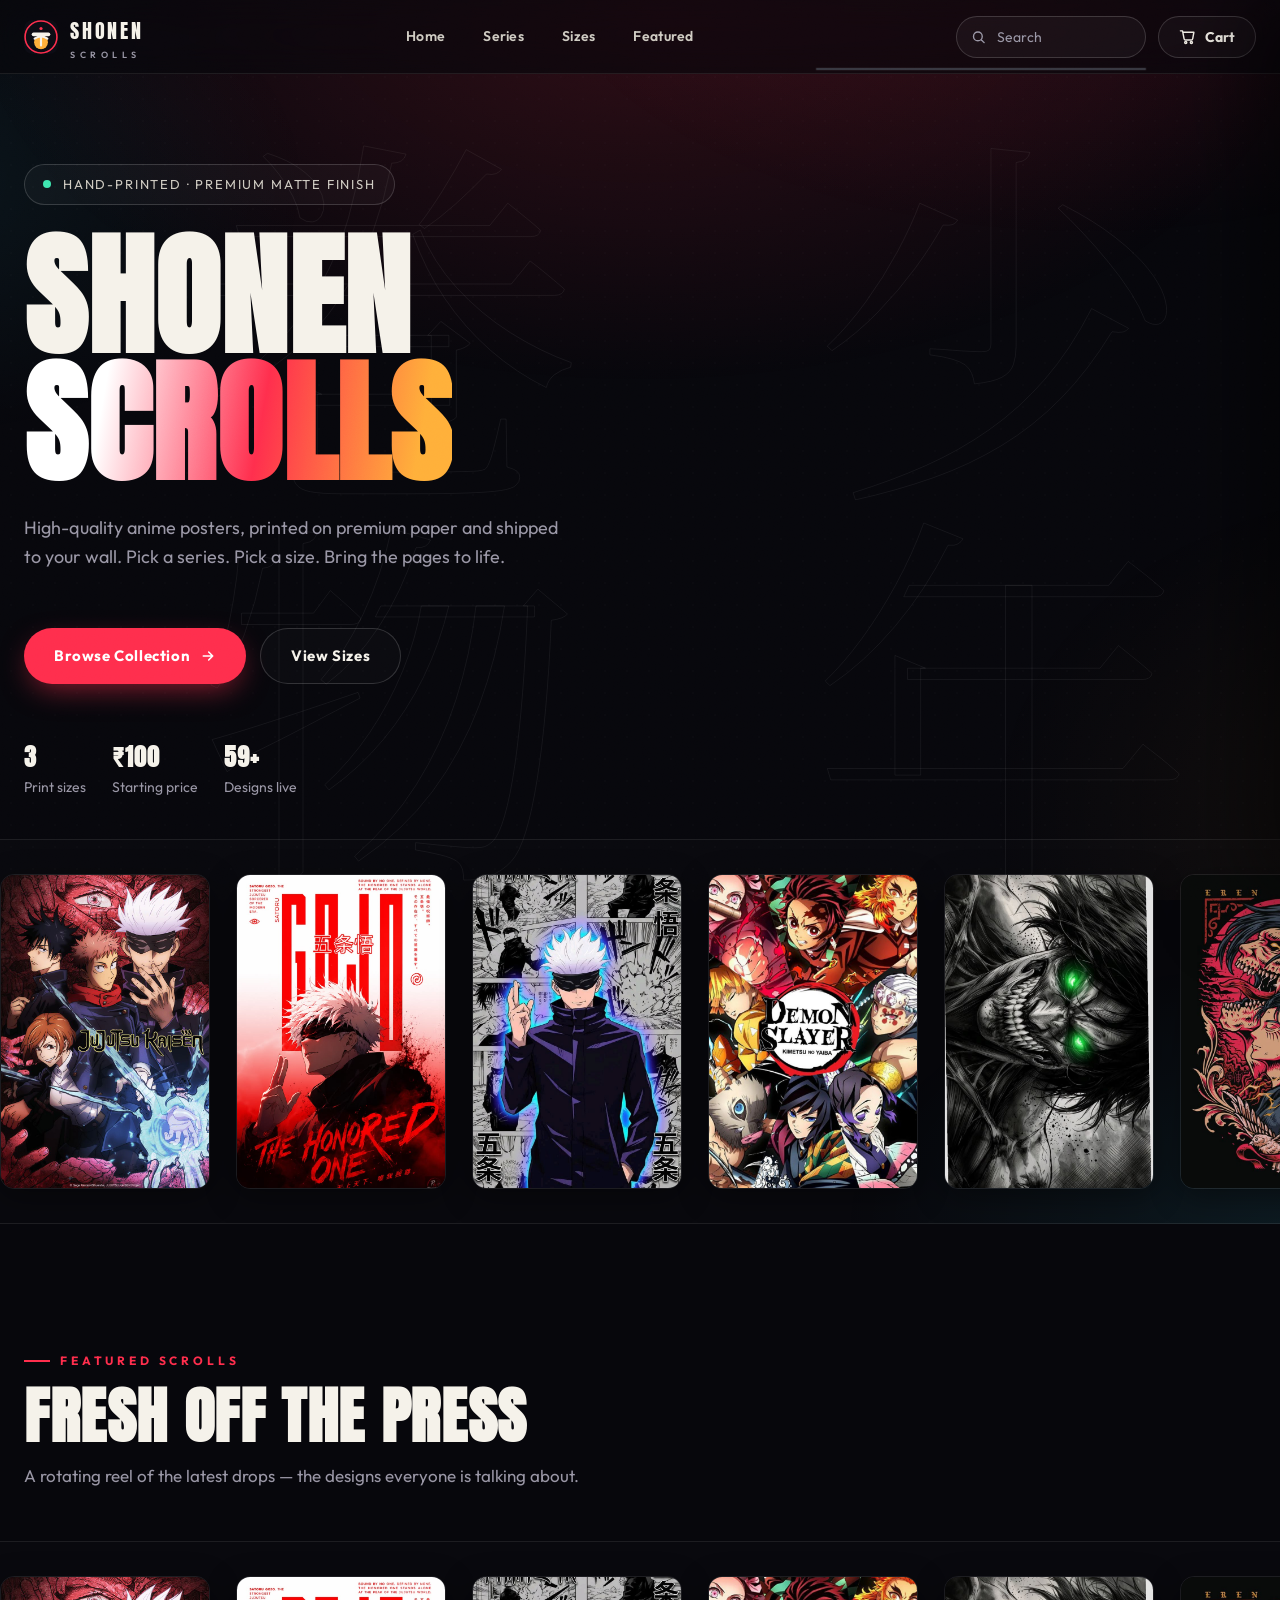
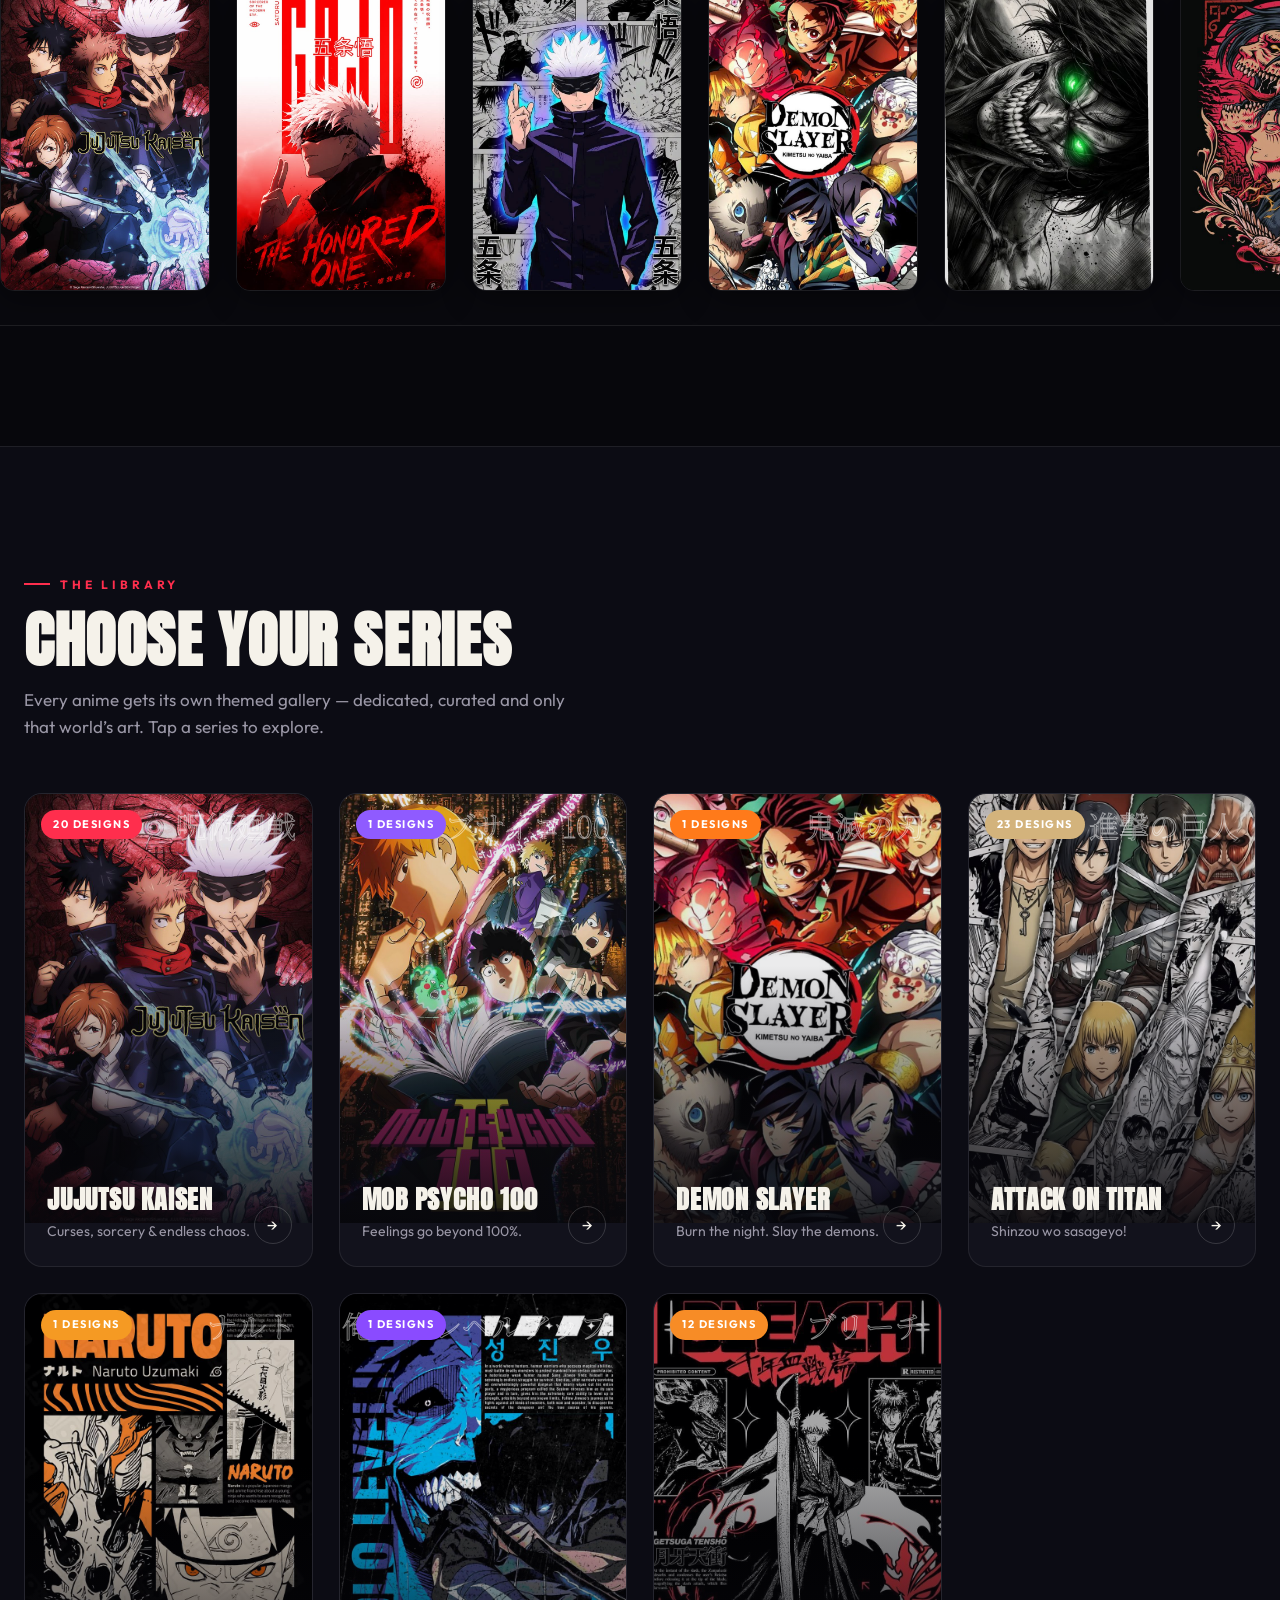
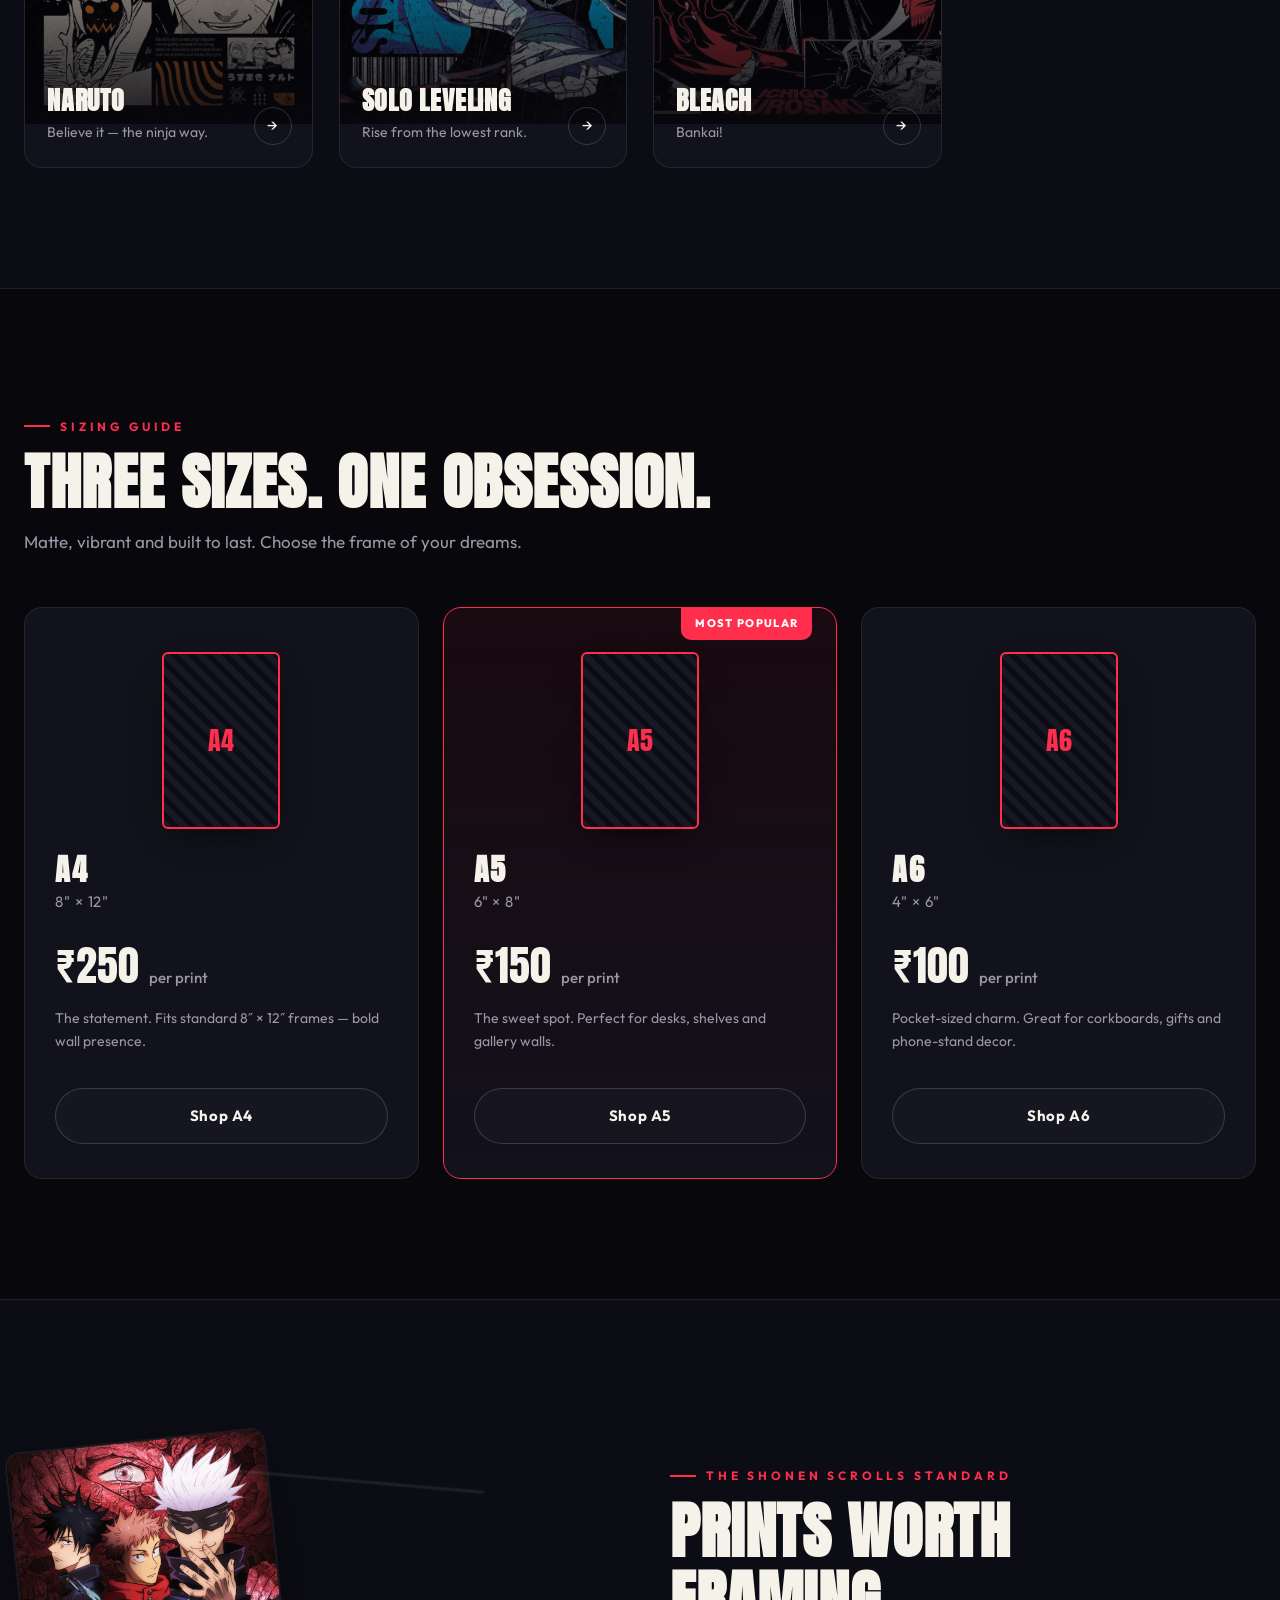
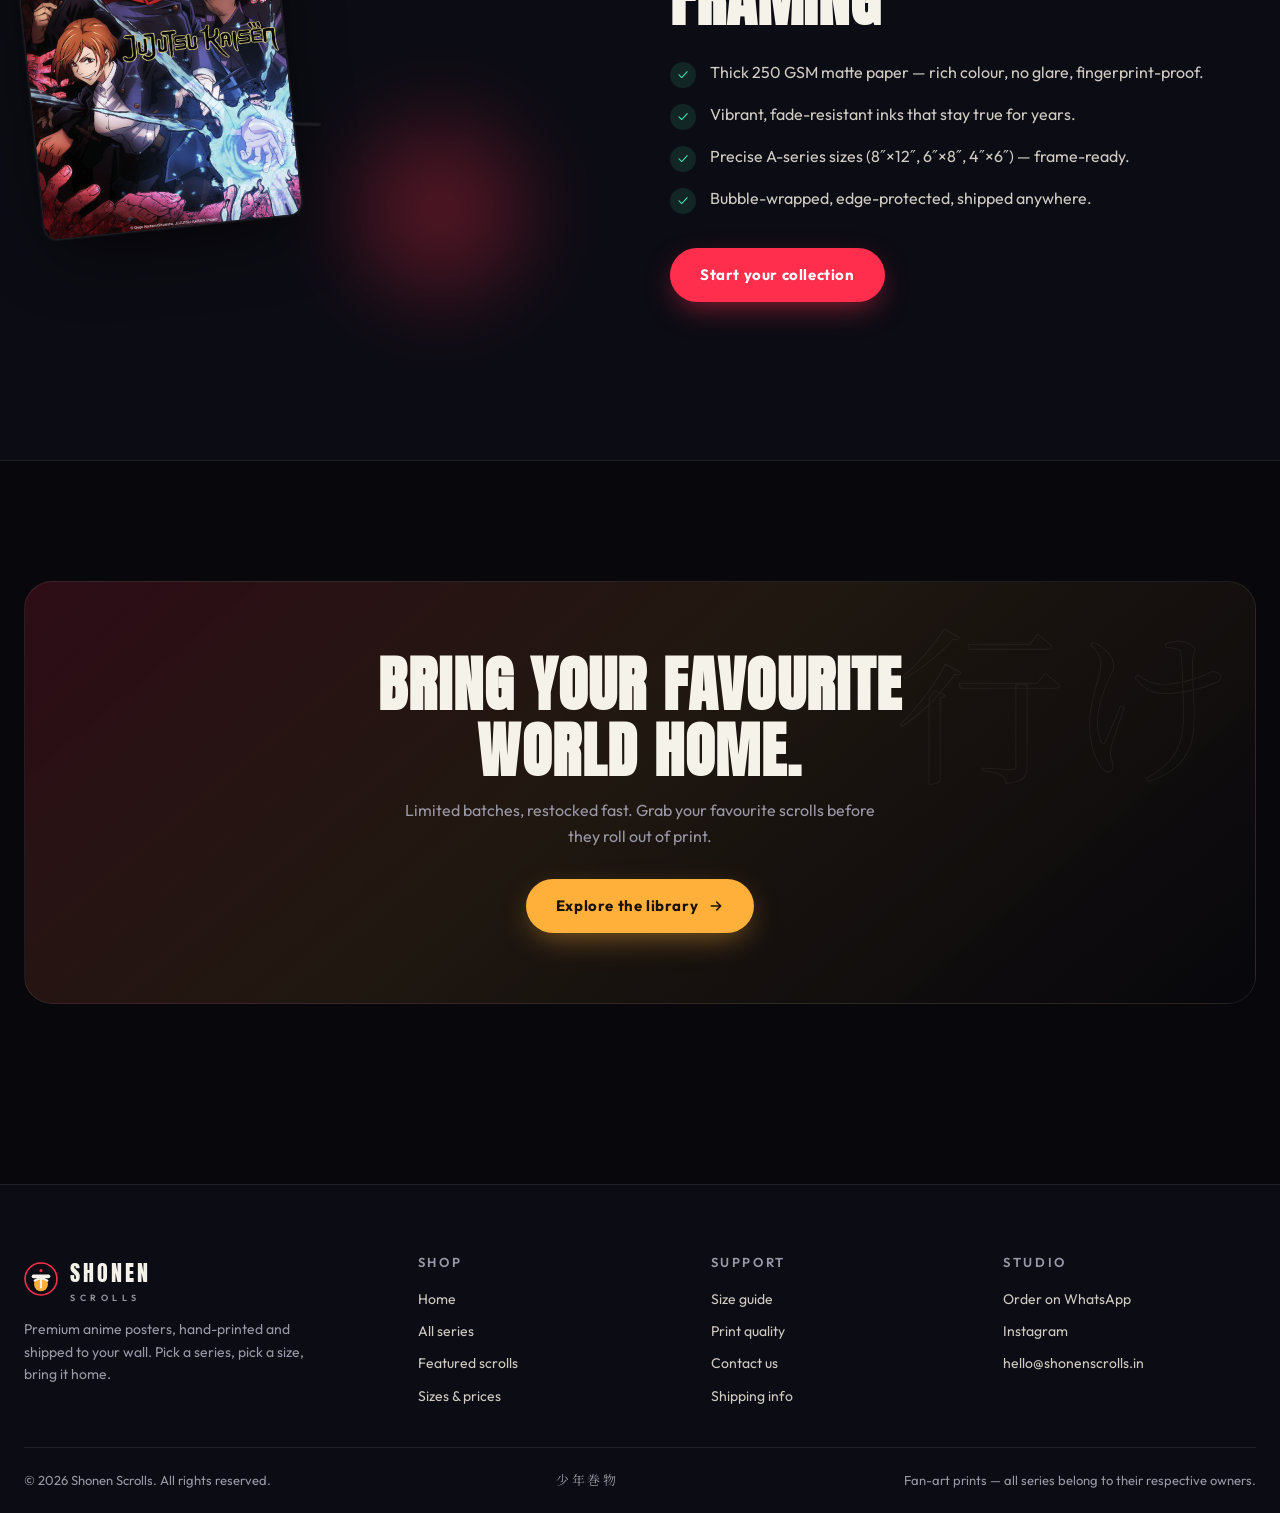
==== index.html @ 78385827 "Initial release: Shonen Scrolls anime poster shop" ====
<!DOCTYPE html>
<html lang="en">
<head>
  <meta charset="UTF-8" />
  <meta name="viewport" content="width=device-width, initial-scale=1.0" />
  <title>Shonen Scrolls — Premium Anime Posters</title>
  <meta name="description" content="High-quality anime posters printed on premium matte paper. A4, A5 & A6 sizes. Pick your series, pick your size, bring it home." />
  <link rel="icon" type="image/svg+xml" href="assets/favicon.svg" />
  <link rel="preconnect" href="https://fonts.googleapis.com" />
  <link rel="preconnect" href="https://fonts.gstatic.com" crossorigin />
  <link href="https://fonts.googleapis.com/css2?family=Anton&family=Outfit:wght@300;400;500;600;700;800&family=Noto+Serif+JP:wght@400;600;700&display=swap" rel="stylesheet" />
  <link rel="stylesheet" href="css/style.css" />
</head>
<body class="noise">
  <div class="halftone"></div>
  <div class="page-glow"></div>

  <!-- ================= NAV ================= -->
  <header class="nav" id="nav">
    <div class="wrap nav-inner">
      <a class="brand" href="index.html">
        <img src="assets/logo.svg" alt="Shonen Scrolls" />
        <span>SHONEN<br /><span class="brand-sub">SCROLLS</span></span>
      </a>
      <nav class="nav-links">
        <a href="index.html">Home</a>
        <a href="index.html#animes">Series</a>
        <a href="index.html#sizes">Sizes</a>
        <a href="index.html#featured">Featured</a>
      </nav>
      <div class="nav-actions">
        <div class="search-wrap" id="searchWrap">
          <svg class="search-ico" width="15" height="15" viewBox="0 0 24 24" fill="none" stroke="currentColor" stroke-width="2.2" stroke-linecap="round"><circle cx="11" cy="11" r="7"/><path d="M21 21l-4.3-4.3"/></svg>
          <input type="search" id="searchInput" class="search-input" placeholder="Search" autocomplete="off" />
          <div class="search-drop" id="searchDrop" hidden></div>
        </div>
        <a class="search-mobile" href="search.html" aria-label="Search">
          <svg width="18" height="18" viewBox="0 0 24 24" fill="none" stroke="currentColor" stroke-width="2.2" stroke-linecap="round"><circle cx="11" cy="11" r="7"/><path d="M21 21l-4.3-4.3"/></svg>
        </a>
        <button class="cart-btn" id="cartToggle" aria-label="Open cart">
          <svg width="17" height="17" viewBox="0 0 24 24" fill="none" stroke="currentColor" stroke-width="2" stroke-linecap="round" stroke-linejoin="round"><path d="M6 6h15l-1.7 9.2a2 2 0 0 1-2 1.8H9.2a2 2 0 0 1-2-1.6L5 4H2"/><circle cx="9.5" cy="20.5" r="1.5"/><circle cx="17.5" cy="20.5" r="1.5"/></svg>
          <span class="cart-lbl">Cart</span>
          <span class="cart-count" id="cartCount"></span>
        </button>
        <button class="burger" id="burger" aria-label="Menu"><span></span></button>
      </div>
    </div>
  </header>
  <nav class="mobile-menu" id="mobileMenu">
    <a href="index.html">Home</a>
    <a href="index.html#animes">Series</a>
    <a href="index.html#sizes">Sizes</a>
    <a href="index.html#featured">Featured</a>
  </nav>

  <main>
    <!-- ================= HERO ================= -->
    <section class="hero">
      <div class="hero-backdrop"></div>
      <span class="hero-kanji" aria-hidden="true">少年巻物</span>
      <div class="wrap hero-main">
        <div class="hero-eyebrow reveal"><span class="pulse"></span> Hand-printed · Premium matte finish</div>
        <h1 class="reveal" data-delay="1">
          SHONEN<br />
          <span class="fill">SCROLLS</span>
        </h1>
        <p class="hero-sub reveal" data-delay="2">
          High-quality anime posters, printed on premium paper and shipped to your wall.
          Pick a series. Pick a size. Bring the pages to life.
        </p>
        <div class="hero-ctas reveal" data-delay="3">
          <a class="btn btn-primary" href="#animes">Browse Collection
            <svg width="16" height="16" viewBox="0 0 24 24" fill="none" stroke="currentColor" stroke-width="2.4" stroke-linecap="round" stroke-linejoin="round"><path d="M5 12h14M13 6l6 6-6 6"/></svg>
          </a>
          <a class="btn btn-ghost" href="#sizes">View Sizes</a>
        </div>
        <div class="hero-meta reveal" data-delay="3">
          <div><b>3</b><span>Print sizes</span></div>
          <div><b>₹100</b><span>Starting price</span></div>
          <div><b id="heroCount">0+</b><span>Designs live</span></div>
        </div>
      </div>
      <div class="marquee" id="heroMarquee" aria-label="Scrolling posters"></div>
    </section>

    <!-- ================= FEATURED CAROUSEL ================= -->
    <section class="section" id="featured">
      <div class="wrap">
        <div class="sec-head reveal">
          <span class="kicker">Featured Scrolls</span>
          <h2 class="sec-title">Fresh off the press</h2>
          <p class="sec-sub">A rotating reel of the latest drops — the designs everyone is talking about.</p>
        </div>
      </div>
      <div class="marquee reverse" id="featuredMarquee" aria-label="Featured posters carousel"></div>
    </section>

    <!-- ================= ANIME GRID ================= -->
    <section class="section" id="animes" style="background: var(--bg-2); border-block: 1px solid var(--line);">
      <div class="wrap">
        <div class="sec-head reveal">
          <span class="kicker">The Library</span>
          <h2 class="sec-title">Choose your series</h2>
          <p class="sec-sub">Every anime gets its own themed gallery — dedicated, curated and only that world’s art. Tap a series to explore.</p>
        </div>
        <div class="anime-grid" id="animeGrid"></div>
      </div>
    </section>

    <!-- ================= SIZES ================= -->
    <section class="section" id="sizes">
      <div class="wrap">
        <div class="sec-head reveal">
          <span class="kicker">Sizing Guide</span>
          <h2 class="sec-title">Three sizes. One obsession.</h2>
          <p class="sec-sub">Matte, vibrant and built to last. Choose the frame of your dreams.</p>
        </div>
        <div class="sizes-grid" id="sizesGrid"></div>
      </div>
    </section>

    <!-- ================= FEATURE SPLIT ================= -->
    <section class="section" id="craft" style="background: var(--bg-2); border-block: 1px solid var(--line);">
      <div class="wrap split">
        <div class="split-art reveal">
          <div class="orb"></div>
          <div class="poster-stack">
            <img class="p1" id="stackP1" src="designs/anime/jujutsu-kaisen/poster-01.svg" alt="" />
            <img class="p2" id="stackP2" src="designs/anime/mob-psycho-100/poster-02.svg" alt="" />
            <img class="p3" id="stackP3" src="designs/anime/demon-slayer/poster-03.svg" alt="" />
          </div>
        </div>
        <div class="reveal" data-delay="1">
          <span class="kicker">The Shonen Scrolls standard</span>
          <h2 class="sec-title" style="margin-top:12px;">Prints worth<br />framing</h2>
          <ul class="split-points">
            <li><span class="tick">✓</span> Thick 250 GSM matte paper — rich colour, no glare, fingerprint-proof.</li>
            <li><span class="tick">✓</span> Vibrant, fade-resistant inks that stay true for years.</li>
            <li><span class="tick">✓</span> Precise A-series sizes (8″×12″, 6″×8″, 4″×6″) — frame-ready.</li>
            <li><span class="tick">✓</span> Bubble-wrapped, edge-protected, shipped anywhere.</li>
          </ul>
          <a class="btn btn-primary" style="margin-top:34px;" href="#animes">Start your collection</a>
        </div>
      </div>
    </section>

    <!-- ================= CTA ================= -->
    <section class="section">
      <div class="wrap">
        <div class="cta-banner reveal">
          <span class="cta-kanji" aria-hidden="true">行け</span>
          <h2>Bring your favourite<br />world home.</h2>
          <p>Limited batches, restocked fast. Grab your favourite scrolls before they roll out of print.</p>
          <a class="btn btn-gold" href="#animes">Explore the library
            <svg width="16" height="16" viewBox="0 0 24 24" fill="none" stroke="currentColor" stroke-width="2.4" stroke-linecap="round" stroke-linejoin="round"><path d="M5 12h14M13 6l6 6-6 6"/></svg>
          </a>
        </div>
      </div>
    </section>
  </main>

  <!-- shared chrome injected by js/site.js -->
  <div id="footerMount"></div>
  <div id="cartMount"></div>
  <div id="modalMount"></div>
  <div id="toastMount"></div>

  <script src="assets/data/manifest.js"></script>
  <script src="js/cart.js"></script>
  <script src="js/site.js"></script>
  <script src="js/checkout.js"></script>
  <script src="js/gallery.js"></script>
  <script src="js/home.js"></script>
</body>
</html>
---- css/style.css ----
/* ============================================================
   SHONEN SCROLLS — design system
   Dark, sleek, anime-modern. Theme colours driven by CSS vars,
   per-anime accents injected on gallery pages.
   ============================================================ */

/* ---------- tokens ---------- */
:root {
  --bg: #07070c;
  --bg-2: #0c0c14;
  --surface: #12121c;
  --surface-2: #181824;
  --line: rgba(255, 255, 255, 0.08);
  --line-strong: rgba(255, 255, 255, 0.16);
  --ink: #f5f2ea;
  --ink-dim: #cfcbc2;
  --muted: #9a97a6;
  --accent: #ff2e4d;   /* shonen red */
  --accent-2: #ffb03a; /* gold   */
  --ok: #3ee6b0;
  --danger: #ff4d5e;

  --font-display: "Anton", "Arial Narrow", sans-serif;
  --font-body: "Outfit", "Segoe UI", system-ui, sans-serif;
  --font-kanji: "Noto Serif JP", "Hiragino Mincho ProN", "Yu Mincho", Georgia, serif;

  --radius: 18px;
  --radius-sm: 10px;
  --nav-h: 74px;

  --shadow-1: 0 8px 30px rgba(0, 0, 0, 0.45);
  --shadow-glow: 0 0 0 1px rgba(255, 255, 255, 0.04), 0 24px 70px -20px rgba(0, 0, 0, 0.8);
  --maxw: 1240px;

  --ease: cubic-bezier(0.22, 1, 0.36, 1);
}

/* ---------- reset ---------- */
*, *::before, *::after { box-sizing: border-box; }
html { scroll-behavior: smooth; -webkit-text-size-adjust: 100%; }
body {
  margin: 0;
  background: var(--bg);
  color: var(--ink);
  font-family: var(--font-body);
  font-size: 16px;
  line-height: 1.6;
  overflow-x: hidden;
}
img { display: block; max-width: 100%; }
a { color: inherit; text-decoration: none; }
button { font-family: inherit; cursor: pointer; border: 0; background: none; color: inherit; }
h1, h2, h3, h4 { margin: 0; font-weight: 600; line-height: 1.1; }
::selection { background: var(--accent); color: #fff; }

/* thin scrollbars */
*::-webkit-scrollbar { width: 10px; height: 10px; }
*::-webkit-scrollbar-thumb { background: #2a2a38; border-radius: 99px; border: 2px solid var(--bg); }
*::-webkit-scrollbar-track { background: transparent; }

/* ---------- background texture / glow ---------- */
.page-glow {
  position: fixed; inset: 0; z-index: -2; pointer-events: none;
  background:
    radial-gradient(60rem 34rem at 85% -10%, rgba(255, 46, 77, 0.13), transparent 60%),
    radial-gradient(50rem 30rem at -10% 20%, rgba(62, 230, 255, 0.07), transparent 55%),
    radial-gradient(44rem 34rem at 110% 90%, rgba(255, 176, 58, 0.06), transparent 60%);
}
.halftone {
  position: fixed; inset: 0; z-index: -3; pointer-events: none; opacity: 0.55;
  background-image: radial-gradient(rgba(255, 255, 255, 0.028) 1px, transparent 1.6px);
  background-size: 22px 22px;
}
.noise::after {
  content: ""; position: fixed; inset: 0; z-index: 60; pointer-events: none;
  opacity: 0.05; mix-blend-mode: overlay;
  background-image: url("data:image/svg+xml,%3Csvg xmlns='http://www.w3.org/2000/svg' width='160' height='160'%3E%3Cfilter id='n'%3E%3CfeTurbulence type='fractalNoise' baseFrequency='0.85' numOctaves='2' stitchTiles='stitch'/%3E%3C/filter%3E%3Crect width='160' height='160' filter='url(%23n)' opacity='0.9'/%3E%3C/svg%3E");
}

/* ---------- layout helpers ---------- */
.wrap { width: min(var(--maxw), 100% - 48px); margin-inline: auto; }
.section { position: relative; padding: 120px 0; }
.sec-head { margin-bottom: 52px; }
.kicker {
  display: inline-flex; align-items: center; gap: 10px;
  font-size: 12px; letter-spacing: 0.32em; text-transform: uppercase;
  color: var(--accent); font-weight: 700;
}
.kicker::before { content: ""; width: 26px; height: 2px; background: currentColor; }
.sec-title { font-family: var(--font-display); font-size: clamp(34px, 5vw, 62px); letter-spacing: 0.01em; margin-top: 12px; text-transform: uppercase; }
.sec-sub { color: var(--muted); max-width: 560px; margin-top: 12px; font-size: 17px; }

/* ---------- buttons ---------- */
.btn {
  display: inline-flex; align-items: center; justify-content: center; gap: 10px;
  padding: 15px 30px; border-radius: 99px;
  font-weight: 700; font-size: 15px; letter-spacing: 0.04em;
  transition: transform 0.25s var(--ease), box-shadow 0.25s var(--ease), background 0.25s, color 0.25s;
  position: relative; overflow: hidden; white-space: nowrap;
}
.btn:active { transform: scale(0.97); }
.btn-primary {
  background: var(--accent); color: #fff;
  box-shadow: 0 10px 30px -8px rgba(255, 46, 77, 0.6);
}
.btn-primary:hover { transform: translateY(-2px); box-shadow: 0 16px 40px -8px rgba(255, 46, 77, 0.75); }
.btn-ghost {
  border: 1px solid var(--line-strong); color: var(--ink);
  background: rgba(255, 255, 255, 0.02);
}
.btn-ghost:hover { border-color: var(--accent); color: var(--accent); transform: translateY(-2px); }
.btn-gold { background: var(--accent-2); color: #1a1204; box-shadow: 0 10px 30px -8px rgba(255, 176, 58, 0.5); }
.btn-gold:hover { transform: translateY(-2px); }
.btn-block { width: 100%; }
.btn[disabled] { opacity: 0.45; cursor: not-allowed; transform: none !important; box-shadow: none !important; }
.btn .badge-dot { width: 7px; height: 7px; border-radius: 50%; background: currentColor; }

/* ---------- navbar ---------- */
.nav {
  position: fixed; top: 0; left: 0; right: 0; z-index: 50;
  height: var(--nav-h);
  display: flex; align-items: center;
  border-bottom: 1px solid var(--line);
  background: rgba(7, 7, 12, 0.72);
  backdrop-filter: blur(16px) saturate(1.4);
  -webkit-backdrop-filter: blur(16px) saturate(1.4);
  transition: background 0.3s, border-color 0.3s;
}
.nav.scrolled { background: rgba(7, 7, 12, 0.92); }
.nav-inner { display: flex; align-items: center; justify-content: space-between; gap: 20px; }
.brand { display: flex; align-items: center; gap: 12px; font-family: var(--font-display); font-size: 20px; letter-spacing: 0.14em; }
.brand img { width: 34px; height: 34px; }
.brand .brand-sub { font-family: var(--font-body); font-size: 9px; letter-spacing: 0.5em; color: var(--muted); font-weight: 600; display: block; line-height: 1; margin-top: 3px; }
.nav-links { display: flex; gap: 6px; }
.nav-links a {
  padding: 9px 16px; border-radius: 99px; color: var(--ink-dim);
  font-size: 14px; font-weight: 600; letter-spacing: 0.02em;
  transition: color 0.2s, background 0.2s;
}
.nav-links a:hover { color: var(--ink); background: rgba(255, 255, 255, 0.06); }
.nav-actions { display: flex; align-items: center; gap: 12px; }
.cart-btn {
  position: relative; display: inline-flex; align-items: center; gap: 9px;
  padding: 11px 20px; border-radius: 99px; border: 1px solid var(--line-strong);
  background: rgba(255, 255, 255, 0.03); font-weight: 700; font-size: 14px;
  transition: border-color 0.2s, background 0.2s, transform 0.2s;
}
.cart-btn:hover { border-color: var(--accent); transform: translateY(-1px); }
.cart-count {
  min-width: 22px; height: 22px; padding: 0 6px; border-radius: 99px;
  background: var(--accent); color: #fff; font-size: 12px; font-weight: 800;
  display: inline-flex; align-items: center; justify-content: center;
}
.cart-count:empty { display: none; }
.burger { display: none; width: 44px; height: 44px; border-radius: 12px; border: 1px solid var(--line-strong); place-items: center; }
.burger span { display: block; width: 20px; height: 2px; background: var(--ink); position: relative; transition: 0.3s; }
.burger span::before, .burger span::after { content: ""; position: absolute; left: 0; width: 20px; height: 2px; background: var(--ink); transition: 0.3s; }
.burger span::before { top: -6px; }
.burger span::after { top: 6px; }
.nav.open .burger span { background: transparent; }
.nav.open .burger span::before { top: 0; transform: rotate(45deg); }
.nav.open .burger span::after { top: 0; transform: rotate(-45deg); }

/* mobile menu */
.mobile-menu {
  position: fixed; top: var(--nav-h); left: 0; right: 0; z-index: 49;
  background: rgba(7, 7, 12, 0.97); backdrop-filter: blur(18px);
  border-bottom: 1px solid var(--line);
  padding: 22px 24px 28px; display: none;
  transform: translateY(-8px); opacity: 0; transition: 0.3s var(--ease);
}
.mobile-menu.open { display: block; transform: none; opacity: 1; }
.mobile-menu a { display: block; padding: 14px 6px; font-weight: 600; border-bottom: 1px solid var(--line); }
.mobile-menu a:last-child { border-bottom: 0; }

/* ---------- hero ---------- */
.hero { position: relative; min-height: 100svh; display: flex; flex-direction: column; padding-top: var(--nav-h); overflow: hidden; }
.hero-backdrop {
  position: absolute; inset: 0; z-index: -1;
  background:
    radial-gradient(70rem 40rem at 50% 0%, rgba(255, 46, 77, 0.16), transparent 60%),
    radial-gradient(50rem 30rem at 100% 100%, rgba(62, 230, 255, 0.08), transparent 55%);
}
.hero-kanji {
  position: absolute; z-index: -1; right: -30px; top: 14vh;
  font-family: var(--font-kanji); font-size: clamp(180px, 30vw, 420px);
  color: transparent; -webkit-text-stroke: 1px rgba(255, 255, 255, 0.06);
  writing-mode: vertical-rl; user-select: none; pointer-events: none;
}
.hero-main { flex: 1; display: flex; flex-direction: column; justify-content: center; padding: 90px 0 40px; }
.hero-eyebrow {
  display: inline-flex; align-items: center; gap: 12px;
  padding: 9px 18px; border-radius: 99px; border: 1px solid var(--line-strong);
  background: rgba(255, 255, 255, 0.03); font-size: 13px; letter-spacing: 0.14em;
  text-transform: uppercase; color: var(--ink-dim); width: fit-content; margin-bottom: 28px;
}
.hero-eyebrow .pulse { width: 8px; height: 8px; border-radius: 50%; background: var(--ok); box-shadow: 0 0 0 0 rgba(62, 230, 176, 0.6); animation: pulse 2s infinite; }
@keyframes pulse { 0% { box-shadow: 0 0 0 0 rgba(62, 230, 176, 0.55); } 70% { box-shadow: 0 0 0 10px rgba(62, 230, 176, 0); } 100% { box-shadow: 0 0 0 0 rgba(62, 230, 176, 0); } }
.hero h1 {
  font-family: var(--font-display); text-transform: uppercase;
  font-size: clamp(58px, 10.5vw, 150px); line-height: 0.95; letter-spacing: 0.005em;
}
.hero h1 .stroke { color: transparent; -webkit-text-stroke: 2px var(--ink); }
.hero h1 .fill { background: linear-gradient(100deg, #fff 20%, var(--accent) 55%, var(--accent-2) 90%); -webkit-background-clip: text; background-clip: text; color: transparent; }
.hero-sub { max-width: 540px; color: var(--muted); font-size: 18px; margin-top: 26px; }
.hero-ctas { display: flex; flex-wrap: wrap; gap: 14px; margin-top: 38px; }
.hero-meta { display: flex; flex-wrap: wrap; gap: 26px; margin-top: 54px; color: var(--muted); font-size: 14px; }
.hero-meta b { display: block; color: var(--ink); font-family: var(--font-display); font-size: 24px; letter-spacing: 0.04em; }

/* ---------- marquee ---------- */
.marquee { position: relative; padding: 34px 0; border-top: 1px solid var(--line); border-bottom: 1px solid var(--line); overflow: hidden; background: rgba(255, 255, 255, 0.012); }
.marquee-track { display: flex; gap: 26px; width: max-content; animation: marquee 46s linear infinite; }
.marquee:hover .marquee-track { animation-play-state: paused; }
.marquee.reverse .marquee-track { animation-direction: reverse; animation-duration: 54s; }
@keyframes marquee { to { transform: translateX(-50%); } }
.mq-item { width: 210px; flex: none; }
.mq-item img { width: 210px; height: 315px; object-fit: cover; border-radius: 14px; box-shadow: var(--shadow-1); border: 1px solid var(--line); transition: transform 0.35s var(--ease); }
.mq-item:hover img { transform: translateY(-6px) rotate(-1deg); }

/* ---------- anime cards ---------- */
.anime-grid { display: grid; grid-template-columns: repeat(auto-fill, minmax(250px, 1fr)); gap: 26px; }
.anime-card {
  position: relative; border-radius: var(--radius); overflow: hidden;
  border: 1px solid var(--line); background: var(--surface);
  transition: transform 0.4s var(--ease), box-shadow 0.4s var(--ease), border-color 0.4s;
  display: block;
}
.anime-card:hover { transform: translateY(-8px); border-color: var(--a1, var(--accent)); box-shadow: var(--shadow-glow), 0 0 60px -18px var(--a1, var(--accent)); }
.anime-card .thumb { position: relative; aspect-ratio: 2 / 3; overflow: hidden; background: var(--bg-2); }
.anime-card .thumb img { width: 100%; height: 100%; object-fit: cover; transition: transform 0.6s var(--ease), opacity 0.6s; opacity: 0.92; }
.anime-card:hover .thumb img { transform: scale(1.07); opacity: 1; }
.anime-card .thumb::after {
  content: ""; position: absolute; inset: 0;
  background: linear-gradient(180deg, transparent 40%, rgba(7, 7, 12, 0.9));
}
.anime-card .kanji-tag {
  position: absolute; top: 16px; right: 16px; z-index: 2;
  font-family: var(--font-kanji); font-size: 30px; line-height: 1;
  color: transparent; -webkit-text-stroke: 1px rgba(255, 255, 255, 0.5);
}
.anime-card .count-tag {
  position: absolute; top: 16px; left: 16px; z-index: 2;
  font-size: 11px; letter-spacing: 0.14em; text-transform: uppercase; font-weight: 700;
  color: #fff; background: var(--a1, var(--accent)); padding: 6px 12px; border-radius: 99px;
}
.anime-card .meta { position: relative; z-index: 2; padding: 20px 22px 24px; margin-top: -58px; }
.anime-card .meta h3 { font-family: var(--font-display); text-transform: uppercase; font-size: 26px; letter-spacing: 0.03em; }
.anime-card .meta p { color: var(--muted); font-size: 14px; margin: 6px 0 0; }
.anime-card .meta .go { position: absolute; right: 20px; bottom: 22px; width: 38px; height: 38px; border-radius: 50%; border: 1px solid var(--line-strong); display: grid; place-items: center; transition: 0.3s var(--ease); }
.anime-card:hover .meta .go { background: var(--a1, var(--accent)); border-color: var(--a1, var(--accent)); color: #fff; transform: translateX(4px); }

/* ---------- sizes section ---------- */
.sizes-grid { display: grid; grid-template-columns: repeat(auto-fit, minmax(260px, 1fr)); gap: 24px; align-items: stretch; }
.size-card {
  position: relative; border-radius: var(--radius); border: 1px solid var(--line);
  background: var(--surface); padding: 34px 30px; overflow: hidden;
  transition: transform 0.35s var(--ease), border-color 0.35s, box-shadow 0.35s;
  display: flex; flex-direction: column;
}
.size-card:hover { transform: translateY(-6px); border-color: var(--line-strong); }
.size-card.popular { border-color: var(--accent); background: linear-gradient(180deg, rgba(255, 46, 77, 0.08), var(--surface)); }
.size-card .flag { position: absolute; top: 0; right: 24px; background: var(--accent); color: #fff; font-size: 11px; font-weight: 800; letter-spacing: 0.12em; padding: 7px 14px; border-radius: 0 0 10px 10px; text-transform: uppercase; }
.size-card .paper { align-self: center; margin: 10px 0 24px; }
.size-card .paper .frame {
  width: 118px; border: 2px solid var(--a1, var(--accent)); border-radius: 6px;
  background: repeating-linear-gradient(45deg, var(--surface-2), var(--surface-2) 6px, var(--bg-2) 6px, var(--bg-2) 12px);
  display: grid; place-items: center; aspect-ratio: 2 / 3; box-shadow: 0 12px 30px -12px rgba(0, 0, 0, 0.8);
}
.size-card .paper .frame span { font-family: var(--font-display); font-size: 26px; color: var(--a1, var(--accent)); }
.size-card h3 { font-family: var(--font-display); text-transform: uppercase; font-size: 30px; letter-spacing: 0.06em; }
.size-card .dims { color: var(--muted); font-size: 15px; margin-top: 4px; letter-spacing: 0.06em; }
.size-card .price { font-family: var(--font-display); font-size: 42px; margin-top: 18px; color: var(--ink); }
.size-card .price small { font-family: var(--font-body); font-size: 15px; color: var(--muted); font-weight: 500; }
.size-card .desc { color: var(--muted); font-size: 14px; margin-top: 8px; flex: 1; }

/* ---------- feature split ---------- */
.split { display: grid; grid-template-columns: 1fr 1fr; gap: 60px; align-items: center; }
.split-art { position: relative; }
.split-art .poster-stack { position: relative; height: 520px; }
.split-art .poster-stack img { position: absolute; border-radius: 14px; box-shadow: var(--shadow-glow); border: 1px solid var(--line); }
.split-art .poster-stack img.p1 { width: 260px; left: 0; top: 20px; transform: rotate(-6deg); z-index: 1; }
.split-art .poster-stack img.p2 { width: 260px; left: 200px; top: 60px; transform: rotate(5deg); z-index: 2; }
.split-art .poster-stack img.p3 { width: 200px; left: 96px; top: 300px; transform: rotate(2deg); z-index: 3; }
.split-art .orb { position: absolute; width: 260px; height: 260px; border-radius: 50%; background: radial-gradient(circle, var(--a1, var(--accent)), transparent 70%); filter: blur(30px); opacity: 0.35; right: 40px; bottom: 0; }
.split-points { list-style: none; margin: 26px 0 0; padding: 0; display: grid; gap: 14px; }
.split-points li { display: flex; gap: 14px; align-items: flex-start; color: var(--ink-dim); }
.split-points li .tick { width: 26px; height: 26px; flex: none; border-radius: 50%; background: rgba(62, 230, 176, 0.12); color: var(--ok); display: grid; place-items: center; font-size: 13px; margin-top: 2px; }

/* ---------- cta banner ---------- */
.cta-banner {
  position: relative; border-radius: 28px; overflow: hidden; padding: 70px 50px;
  border: 1px solid var(--line); text-align: center;
  background: linear-gradient(140deg, rgba(255, 46, 77, 0.16), rgba(255, 176, 58, 0.1) 45%, rgba(7, 7, 12, 0.4));
}
.cta-banner h2 { font-family: var(--font-display); text-transform: uppercase; font-size: clamp(32px, 5vw, 60px); letter-spacing: 0.02em; }
.cta-banner p { color: var(--muted); max-width: 480px; margin: 14px auto 30px; }
.cta-banner .cta-kanji { position: absolute; right: 20px; top: -20px; font-family: var(--font-kanji); font-size: 170px; color: transparent; -webkit-text-stroke: 1px rgba(255, 255, 255, 0.06); user-select: none; }

/* ---------- footer ---------- */
.footer { border-top: 1px solid var(--line); background: var(--bg-2); margin-top: 60px; }
.footer-grid { display: grid; grid-template-columns: 1.4fr 1fr 1fr 1fr; gap: 40px; padding: 70px 0 40px; }
.footer .brand { font-size: 22px; }
.footer p.about { color: var(--muted); font-size: 14px; margin-top: 16px; max-width: 300px; }
.footer h4 { font-size: 13px; letter-spacing: 0.2em; text-transform: uppercase; color: var(--muted); margin-bottom: 18px; }
.footer-links { display: grid; gap: 10px; }
.footer-links a { color: var(--ink-dim); font-size: 14px; transition: color 0.2s, transform 0.2s; display: inline-flex; align-items: center; gap: 8px; }
.footer-links a:hover { color: var(--accent); transform: translateX(3px); }
.footer-bottom { border-top: 1px solid var(--line); padding: 22px 0; display: flex; flex-wrap: wrap; gap: 12px; justify-content: space-between; color: var(--muted); font-size: 13px; }
.footer-bottom .kanji { font-family: var(--font-kanji); letter-spacing: 0.2em; }

/* ============================================================
   ANIME GALLERY PAGE
   ============================================================ */
.anime-hero { position: relative; padding: calc(var(--nav-h) + 70px) 0 80px; overflow: hidden; border-bottom: 1px solid var(--line); }
.anime-hero::before {
  content: ""; position: absolute; inset: 0; z-index: -1;
  background:
    radial-gradient(60rem 30rem at 20% 0%, color-mix(in srgb, var(--a1) 22%, transparent), transparent 60%),
    radial-gradient(50rem 26rem at 90% 10%, color-mix(in srgb, var(--a2) 12%, transparent), transparent 55%);
}
.anime-hero .kanji-bg { position: absolute; right: -20px; top: -40px; font-family: var(--font-kanji); font-size: clamp(220px, 38vw, 460px); color: transparent; -webkit-text-stroke: 1px rgba(255, 255, 255, 0.05); user-select: none; line-height: 1; z-index: -1; }
.crumb { display: inline-flex; align-items: center; gap: 10px; color: var(--muted); font-size: 14px; margin-bottom: 26px; transition: color 0.2s; }
.crumb:hover { color: var(--a1); }
.anime-hero h1 { font-family: var(--font-display); text-transform: uppercase; font-size: clamp(44px, 7vw, 96px); letter-spacing: 0.01em; }
.anime-hero .kanji-line { font-family: var(--font-kanji); font-size: 26px; color: var(--a1); margin-top: 8px; letter-spacing: 0.2em; }
.anime-hero .tagline { color: var(--muted); font-size: 18px; margin-top: 14px; max-width: 560px; }
.anime-hero .hero-stats { display: flex; gap: 30px; margin-top: 34px; }
.anime-hero .hero-stats div b { font-family: var(--font-display); font-size: 30px; color: var(--ink); }
.anime-hero .hero-stats div span { display: block; color: var(--muted); font-size: 13px; letter-spacing: 0.08em; text-transform: uppercase; }

/* filter chips */
.chips { display: flex; flex-wrap: wrap; gap: 10px; margin: 40px 0 34px; }
.chip {
  padding: 9px 18px; border-radius: 99px; border: 1px solid var(--line-strong);
  font-size: 13px; font-weight: 600; color: var(--ink-dim);
  transition: 0.25s; background: transparent;
}
.chip:hover { color: var(--ink); border-color: var(--a1); }
.chip.active { background: var(--a1); border-color: var(--a1); color: #fff; box-shadow: 0 8px 20px -6px var(--a1-glow, rgba(255, 46, 77, 0.5)); }

/* poster cards */
.poster-grid { display: grid; grid-template-columns: repeat(auto-fill, minmax(270px, 1fr)); gap: 30px; }
.poster-card {
  border-radius: var(--radius); overflow: hidden; border: 1px solid var(--line);
  background: var(--surface); display: flex; flex-direction: column;
  transition: transform 0.35s var(--ease), box-shadow 0.35s, border-color 0.35s;
}
.poster-card:hover { transform: translateY(-6px); border-color: var(--a1); box-shadow: 0 20px 60px -20px rgba(0, 0, 0, 0.7); }
.poster-card .imgwrap { position: relative; aspect-ratio: 2 / 3; overflow: hidden; cursor: zoom-in; background: var(--bg-2); }
.poster-card .imgwrap img { width: 100%; height: 100%; object-fit: cover; transition: transform 0.5s var(--ease); }
.poster-card:hover .imgwrap img { transform: scale(1.06); }
.poster-card .imgwrap .zoom { position: absolute; top: 14px; right: 14px; width: 36px; height: 36px; border-radius: 50%; background: rgba(7, 7, 12, 0.55); backdrop-filter: blur(6px); display: grid; place-items: center; opacity: 0; transform: scale(0.8); transition: 0.3s var(--ease); }
.poster-card:hover .imgwrap .zoom { opacity: 1; transform: scale(1); }
.poster-card .body { padding: 18px 20px 22px; display: flex; flex-direction: column; gap: 14px; flex: 1; }
.poster-card .body .name { font-family: var(--font-display); text-transform: uppercase; font-size: 21px; letter-spacing: 0.04em; }
.poster-card .body .name a { color: inherit; text-decoration: none; background-image: linear-gradient(currentColor, currentColor); background-size: 0 2px; background-repeat: no-repeat; background-position: left bottom; transition: background-size 0.35s var(--ease), color 0.35s; }
.poster-card .body .name a:hover { color: var(--a1); background-size: 100% 2px; }
.poster-card.flash { animation: flashPulse 2.4s var(--ease); }
@keyframes flashPulse {
  0%, 100% { box-shadow: none; }
  12% { box-shadow: 0 0 0 3px var(--a1), 0 0 60px -6px var(--a1-glow, rgba(255, 46, 77, 0.55)); transform: translateY(-6px) scale(1.01); }
}
.poster-card .body .sub { color: var(--muted); font-size: 13px; }

/* size picker */
.sizes-pick { display: grid; grid-template-columns: repeat(3, 1fr); gap: 8px; }
.size-opt { position: relative; cursor: pointer; min-width: 0; }
.size-opt input { position: absolute; opacity: 0; pointer-events: none; z-index: -1; }
.size-opt .opt {
  display: flex; flex-direction: column; align-items: center; gap: 5px;
  border: 1px solid var(--line-strong); border-radius: 12px; padding: 11px 6px 10px;
  text-align: center; background: var(--bg-2); height: 100%;
  transition: border-color 0.2s, background 0.2s, box-shadow 0.2s;
}
.size-opt:hover .opt { border-color: var(--line-strong); }
.size-opt .opt-icon { display: grid; place-items: center; height: 32px; color: var(--muted); transition: color 0.2s, transform 0.2s; }
.size-opt:hover .opt-icon { transform: translateY(-1px); }
.size-opt .opt-icon svg { filter: drop-shadow(0 3px 6px rgba(0, 0, 0, 0.5)); }
.size-opt .opt b { font-size: 14px; letter-spacing: 0.05em; color: var(--ink-dim); transition: color 0.2s; }
.size-opt .opt-price { font-size: 12px; color: var(--muted); font-weight: 600; transition: color 0.2s; }
.size-opt input:checked + .opt {
  border-color: var(--a1);
  background: var(--a1-soft, rgba(255, 46, 77, 0.1));
  box-shadow: inset 0 0 0 1px var(--a1);
}
.size-opt input:checked + .opt .opt-icon { color: var(--a1); }
.size-opt input:checked + .opt b { color: var(--ink); }
.size-opt input:checked + .opt .opt-price { color: var(--a1); font-weight: 700; }
.size-opt input:focus-visible + .opt { outline: 2px solid var(--a1); outline-offset: 2px; }

.add-btn {
  width: 100%; display: inline-flex; align-items: center; justify-content: center; gap: 10px;
  padding: 14px; border-radius: 13px; background: var(--a1); color: #fff; font-weight: 800; font-size: 15px;
  transition: 0.25s var(--ease); letter-spacing: 0.02em;
}
.add-btn:hover { transform: translateY(-2px); filter: brightness(1.1); box-shadow: 0 12px 28px -10px var(--a1-glow, rgba(255, 46, 77, 0.5)); }
.add-btn:active { transform: scale(0.98); }

/* ============================================================
   CART DRAWER
   ============================================================ */
.overlay { position: fixed; inset: 0; z-index: 80; background: rgba(0, 0, 0, 0.6); backdrop-filter: blur(4px); opacity: 0; pointer-events: none; transition: opacity 0.3s; }
.overlay.open { opacity: 1; pointer-events: auto; }
.cart-drawer {
  position: fixed; top: 0; right: 0; bottom: 0; z-index: 81; width: min(440px, 100vw);
  background: var(--surface); border-left: 1px solid var(--line-strong);
  display: flex; flex-direction: column; transform: translateX(100%); transition: transform 0.45s var(--ease);
  box-shadow: -30px 0 80px rgba(0, 0, 0, 0.5);
}
.cart-drawer.open { transform: none; }
.cart-head { display: flex; align-items: center; justify-content: space-between; padding: 22px 26px; border-bottom: 1px solid var(--line); }
.cart-head h3 { font-family: var(--font-display); text-transform: uppercase; font-size: 24px; letter-spacing: 0.06em; }
.cart-head .close { width: 38px; height: 38px; border-radius: 50%; border: 1px solid var(--line-strong); display: grid; place-items: center; transition: 0.2s; }
.cart-head .close:hover { border-color: var(--danger); color: var(--danger); transform: rotate(90deg); }
.cart-body { flex: 1; overflow-y: auto; padding: 20px 26px; display: flex; flex-direction: column; gap: 18px; }
.cart-empty { text-align: center; margin: auto; color: var(--muted); }
.cart-empty .bag { font-size: 44px; opacity: 0.5; margin-bottom: 12px; }
.cart-item { display: flex; gap: 14px; border: 1px solid var(--line); border-radius: 14px; padding: 12px; background: var(--bg-2); position: relative; }
.cart-item img { width: 66px; height: 88px; object-fit: cover; border-radius: 8px; }
.cart-item .ci-info { flex: 1; min-width: 0; }
.cart-item .ci-name { font-weight: 700; font-size: 14px; white-space: nowrap; overflow: hidden; text-overflow: ellipsis; }
.cart-item .ci-anime { color: var(--muted); font-size: 12px; margin-top: 2px; }
.cart-item .ci-size { display: inline-block; font-size: 11px; font-weight: 700; letter-spacing: 0.06em; border: 1px solid var(--line-strong); padding: 3px 8px; border-radius: 99px; margin-top: 6px; color: var(--ink-dim); }
.cart-item .ci-price { font-weight: 800; font-size: 15px; margin-top: 8px; color: var(--a1, var(--accent)); }
.cart-item .ci-qty { display: flex; align-items: center; gap: 8px; margin-top: 8px; }
.cart-item .ci-qty button { width: 26px; height: 26px; border-radius: 8px; border: 1px solid var(--line-strong); font-weight: 800; display: grid; place-items: center; transition: 0.2s; }
.cart-item .ci-qty button:hover { border-color: var(--a1); color: var(--a1); }
.cart-item .ci-qty span { min-width: 22px; text-align: center; font-weight: 700; }
.cart-item .ci-remove { position: absolute; top: 10px; right: 10px; width: 26px; height: 26px; border-radius: 50%; color: var(--muted); display: grid; place-items: center; font-size: 14px; transition: 0.2s; }
.cart-item .ci-remove:hover { color: var(--danger); background: rgba(255, 77, 94, 0.1); }
.cart-foot { border-top: 1px solid var(--line); padding: 22px 26px; background: var(--bg-2); }
.cart-total { display: flex; justify-content: space-between; align-items: baseline; margin-bottom: 16px; }
.cart-total .lbl { color: var(--muted); font-size: 14px; letter-spacing: 0.1em; text-transform: uppercase; }
.cart-total .amt { font-family: var(--font-display); font-size: 34px; color: var(--a1, var(--accent)); }
.cart-note { font-size: 12px; color: var(--muted); margin-top: 12px; text-align: center; }

/* ============================================================
   CHECKOUT MODAL
   ============================================================ */
.modal {
  position: fixed; inset: 0; z-index: 90; display: none; align-items: center; justify-content: center; padding: 20px;
}
.modal.open { display: flex; }
.modal-card {
  width: min(640px, 100%); max-height: 92vh; overflow-y: auto; border-radius: 24px;
  background: var(--surface); border: 1px solid var(--line-strong);
  box-shadow: 0 40px 120px rgba(0, 0, 0, 0.7); padding: 34px;
  animation: pop 0.35s var(--ease);
}
@keyframes pop { from { opacity: 0; transform: translateY(18px) scale(0.98); } to { opacity: 1; transform: none; } }
.modal-card h2 { font-family: var(--font-display); text-transform: uppercase; font-size: 30px; letter-spacing: 0.04em; }
.modal-card .sub { color: var(--muted); font-size: 14px; margin-top: 4px; }
.form-grid { display: grid; grid-template-columns: 1fr 1fr; gap: 16px; margin-top: 24px; }
.field { display: flex; flex-direction: column; gap: 7px; }
.field.full { grid-column: 1 / -1; }
.field label { font-size: 12px; font-weight: 700; letter-spacing: 0.1em; text-transform: uppercase; color: var(--ink-dim); }
.field input, .field textarea {
  background: var(--bg-2); border: 1px solid var(--line-strong); color: var(--ink);
  border-radius: 12px; padding: 13px 15px; font-family: inherit; font-size: 15px;
  transition: border-color 0.2s, box-shadow 0.2s; width: 100%;
}
.field textarea { resize: vertical; min-height: 84px; }
.field input:focus, .field textarea:focus { outline: none; border-color: var(--a1, var(--accent)); box-shadow: 0 0 0 3px color-mix(in srgb, var(--a1, var(--accent)) 18%, transparent); }
.field input.invalid { border-color: var(--danger); }
.order-summary { margin-top: 24px; border: 1px solid var(--line); border-radius: 16px; padding: 18px 20px; background: var(--bg-2); }
.order-summary h4 { font-size: 13px; letter-spacing: 0.14em; text-transform: uppercase; color: var(--muted); margin-bottom: 12px; }
.order-summary .os-line { display: flex; justify-content: space-between; font-size: 14px; padding: 7px 0; color: var(--ink-dim); }
.order-summary .os-line b { color: var(--ink); }
.order-summary .os-total { border-top: 1px dashed var(--line-strong); margin-top: 8px; padding-top: 14px; font-size: 16px; font-weight: 800; color: var(--ink); display: flex; justify-content: space-between; }
.order-summary .os-total span { color: var(--a1, var(--accent)); font-family: var(--font-display); font-size: 26px; }
.modal-actions { display: grid; gap: 12px; margin-top: 24px; }
.modal-close { position: absolute; top: 18px; right: 20px; width: 38px; height: 38px; border-radius: 50%; border: 1px solid var(--line-strong); display: grid; place-items: center; }
.modal-close:hover { color: var(--danger); border-color: var(--danger); }
.modal-card .rel { position: relative; }

/* success */
.success-mark { width: 76px; height: 76px; border-radius: 50%; margin: 6px auto 20px; background: rgba(62, 230, 176, 0.12); color: var(--ok); display: grid; place-items: center; font-size: 34px; animation: pop 0.5s var(--ease); }
.success-note { text-align: center; color: var(--muted); font-size: 14px; margin-top: 8px; }

/* ============================================================
   LIGHTBOX
   ============================================================ */
.lightbox { position: fixed; inset: 0; z-index: 95; display: none; align-items: center; justify-content: center; background: rgba(4, 4, 8, 0.92); backdrop-filter: blur(10px); padding: 30px; }
.lightbox.open { display: flex; }
.lightbox img { max-width: min(560px, 100%); max-height: 86vh; border-radius: 16px; box-shadow: 0 30px 100px rgba(0, 0, 0, 0.7); animation: pop 0.3s var(--ease); }
.lightbox .lb-cap { position: absolute; bottom: 28px; left: 0; right: 0; text-align: center; color: var(--muted); font-size: 14px; letter-spacing: 0.1em; text-transform: uppercase; }
.lightbox .lb-nav { position: absolute; top: 50%; transform: translateY(-50%); width: 46px; height: 46px; border-radius: 50%; border: 1px solid var(--line-strong); background: rgba(18, 18, 28, 0.7); display: grid; place-items: center; transition: 0.2s; }
.lightbox .lb-nav:hover { border-color: var(--a1); color: var(--a1); }
.lightbox .lb-prev { left: 22px; }
.lightbox .lb-next { right: 22px; }
.lightbox .lb-close { position: absolute; top: 22px; right: 24px; width: 44px; height: 44px; border-radius: 50%; border: 1px solid var(--line-strong); display: grid; place-items: center; transition: 0.2s; }
.lightbox .lb-close:hover { color: var(--danger); border-color: var(--danger); transform: rotate(90deg); }

/* ============================================================
   TOAST
   ============================================================ */
.toast-wrap { position: fixed; bottom: 26px; left: 50%; transform: translateX(-50%); z-index: 120; display: grid; gap: 10px; justify-items: center; }
.toast {
  display: flex; align-items: center; gap: 12px; padding: 14px 22px; border-radius: 99px;
  background: var(--surface-2); border: 1px solid var(--line-strong); box-shadow: var(--shadow-1);
  font-size: 14px; font-weight: 600; animation: toastIn 0.35s var(--ease);
}
.toast.out { animation: toastOut 0.3s var(--ease) forwards; }
.toast .toast-ico { width: 26px; height: 26px; border-radius: 50%; display: grid; place-items: center; font-size: 13px; flex: none; }
.toast.ok .toast-ico { background: rgba(62, 230, 176, 0.15); color: var(--ok); }
.toast.err .toast-ico { background: rgba(255, 77, 94, 0.15); color: var(--danger); }
@keyframes toastIn { from { opacity: 0; transform: translateY(16px); } to { opacity: 1; transform: none; } }
@keyframes toastOut { to { opacity: 0; transform: translateY(16px); } }

/* ============================================================
   REVEAL ON SCROLL
   ============================================================ */
.reveal { opacity: 0; transform: translateY(28px); transition: opacity 0.7s var(--ease), transform 0.7s var(--ease); }
.reveal.in { opacity: 1; transform: none; }
.reveal[data-delay="1"] { transition-delay: 0.08s; }
.reveal[data-delay="2"] { transition-delay: 0.16s; }
.reveal[data-delay="3"] { transition-delay: 0.24s; }

/* ---------- search ---------- */
.search-wrap { position: relative; }
.search-input {
  width: 190px; height: 42px; padding: 0 16px 0 40px; border-radius: 99px;
  border: 1px solid var(--line-strong); background: rgba(255, 255, 255, 0.04);
  color: var(--ink); font-family: inherit; font-size: 14px;
  transition: width 0.3s var(--ease), border-color 0.2s, box-shadow 0.2s;
}
.search-input::placeholder { color: var(--muted); }
.search-input:focus { outline: none; border-color: var(--accent); box-shadow: 0 0 0 3px rgba(255, 46, 77, 0.12); width: 250px; }
.search-ico { position: absolute; left: 15px; top: 50%; transform: translateY(-50%); color: var(--muted); pointer-events: none; }
.search-drop {
  position: absolute; top: calc(100% + 10px); right: 0; width: 330px;
  background: var(--surface); border: 1px solid var(--line-strong); border-radius: 16px;
  box-shadow: var(--shadow-glow); overflow: hidden; z-index: 70;
  display: flex; flex-direction: column;
}
.s-list { overflow-y: auto; max-height: min(62vh, 440px); overscroll-behavior: contain; }
.s-list::-webkit-scrollbar { width: 8px; }
.s-list::-webkit-scrollbar-thumb { background: var(--line-strong); border-radius: 99px; }
.s-list::-webkit-scrollbar-thumb:hover { background: var(--muted); }
.s-group { padding: 11px 16px 4px; font-size: 11px; letter-spacing: 0.16em; text-transform: uppercase; color: var(--muted); font-weight: 700; }
.s-item { display: flex; gap: 12px; align-items: center; padding: 9px 14px; transition: background 0.15s; }
.s-item:hover { background: rgba(255, 255, 255, 0.05); }
.s-item img { width: 34px; height: 46px; object-fit: cover; border-radius: 6px; }
.s-item b { display: block; font-size: 14px; }
.s-item small { color: var(--muted); font-size: 12px; }
.s-all { padding: 12px 16px; text-align: center; border-top: 1px solid var(--line); color: var(--accent); font-weight: 700; font-size: 14px; cursor: pointer; transition: background 0.15s; }
.s-all:hover { background: rgba(255, 46, 77, 0.08); }
.s-empty { padding: 20px 16px; text-align: center; color: var(--muted); font-size: 14px; }
.search-mobile { display: none; width: 44px; height: 44px; border-radius: 12px; border: 1px solid var(--line-strong); place-items: center; color: var(--ink-dim); }

.search-hero { padding: calc(var(--nav-h) + 56px) 0 36px; position: relative; }
.search-hero::before { content: ""; position: absolute; inset: 0; z-index: -1; background: radial-gradient(50rem 24rem at 50% 0%, rgba(255, 46, 77, 0.1), transparent 60%); }
.search-box { position: relative; max-width: 640px; margin-top: 26px; }
.search-box input {
  width: 100%; height: 62px; padding: 0 22px 0 56px; border-radius: 99px;
  border: 1px solid var(--line-strong); background: var(--surface); color: var(--ink);
  font-family: var(--font-display); font-size: 20px; letter-spacing: 0.02em;
  transition: border-color 0.2s, box-shadow 0.2s;
}
.search-box input::placeholder { color: var(--muted); font-family: var(--font-body); font-size: 15px; letter-spacing: 0.01em; }
.search-box input:focus { outline: none; border-color: var(--accent); box-shadow: 0 0 0 4px rgba(255, 46, 77, 0.12); }
.search-box .sb-ico { position: absolute; left: 22px; top: 50%; transform: translateY(-50%); color: var(--muted); }
.search-summary { color: var(--muted); font-size: 15px; margin-bottom: 34px; }
.search-summary b { color: var(--ink); }
.search-section { margin-bottom: 70px; }
.search-section .sec-title { font-size: clamp(26px, 3.4vw, 40px); margin-bottom: 26px; }
.search-section .sec-title .cnt { color: var(--accent); font-family: var(--font-body); font-size: 0.55em; vertical-align: middle; margin-left: 8px; }
.search-none { text-align: center; padding: 70px 0; color: var(--muted); }
.search-none h2 { font-family: var(--font-display); font-size: 40px; color: var(--ink); text-transform: uppercase; letter-spacing: 0.02em; }

/* ---------- responsive ---------- */
@media (max-width: 900px) {
  .search-wrap { display: none; }
  .search-mobile { display: grid; }
  .nav-links { display: none; }
  .burger { display: grid; }
  .split { grid-template-columns: 1fr; gap: 40px; }
  .split-art { order: -1; }
  .footer-grid { grid-template-columns: 1fr 1fr; }
  .hero h1 { font-size: clamp(52px, 15vw, 96px); }
}
@media (max-width: 600px) {
  .wrap { width: min(var(--maxw), 100% - 32px); }
  .section { padding: 80px 0; }
  .cart-btn .cart-lbl { display: none; }
  .cart-btn { padding: 11px 14px; }
  .footer-grid { grid-template-columns: 1fr; }
  .form-grid { grid-template-columns: 1fr; }
  .poster-grid { grid-template-columns: repeat(auto-fill, minmax(230px, 1fr)); gap: 20px; }
  .size-card { padding: 28px 22px; }
  .cta-banner { padding: 46px 26px; }
  .hero-meta { gap: 18px; }
}
@media (prefers-reduced-motion: reduce) {
  *, *::before, *::after { animation-duration: 0.001s !important; transition-duration: 0.001s !important; }
  html { scroll-behavior: auto; }
}
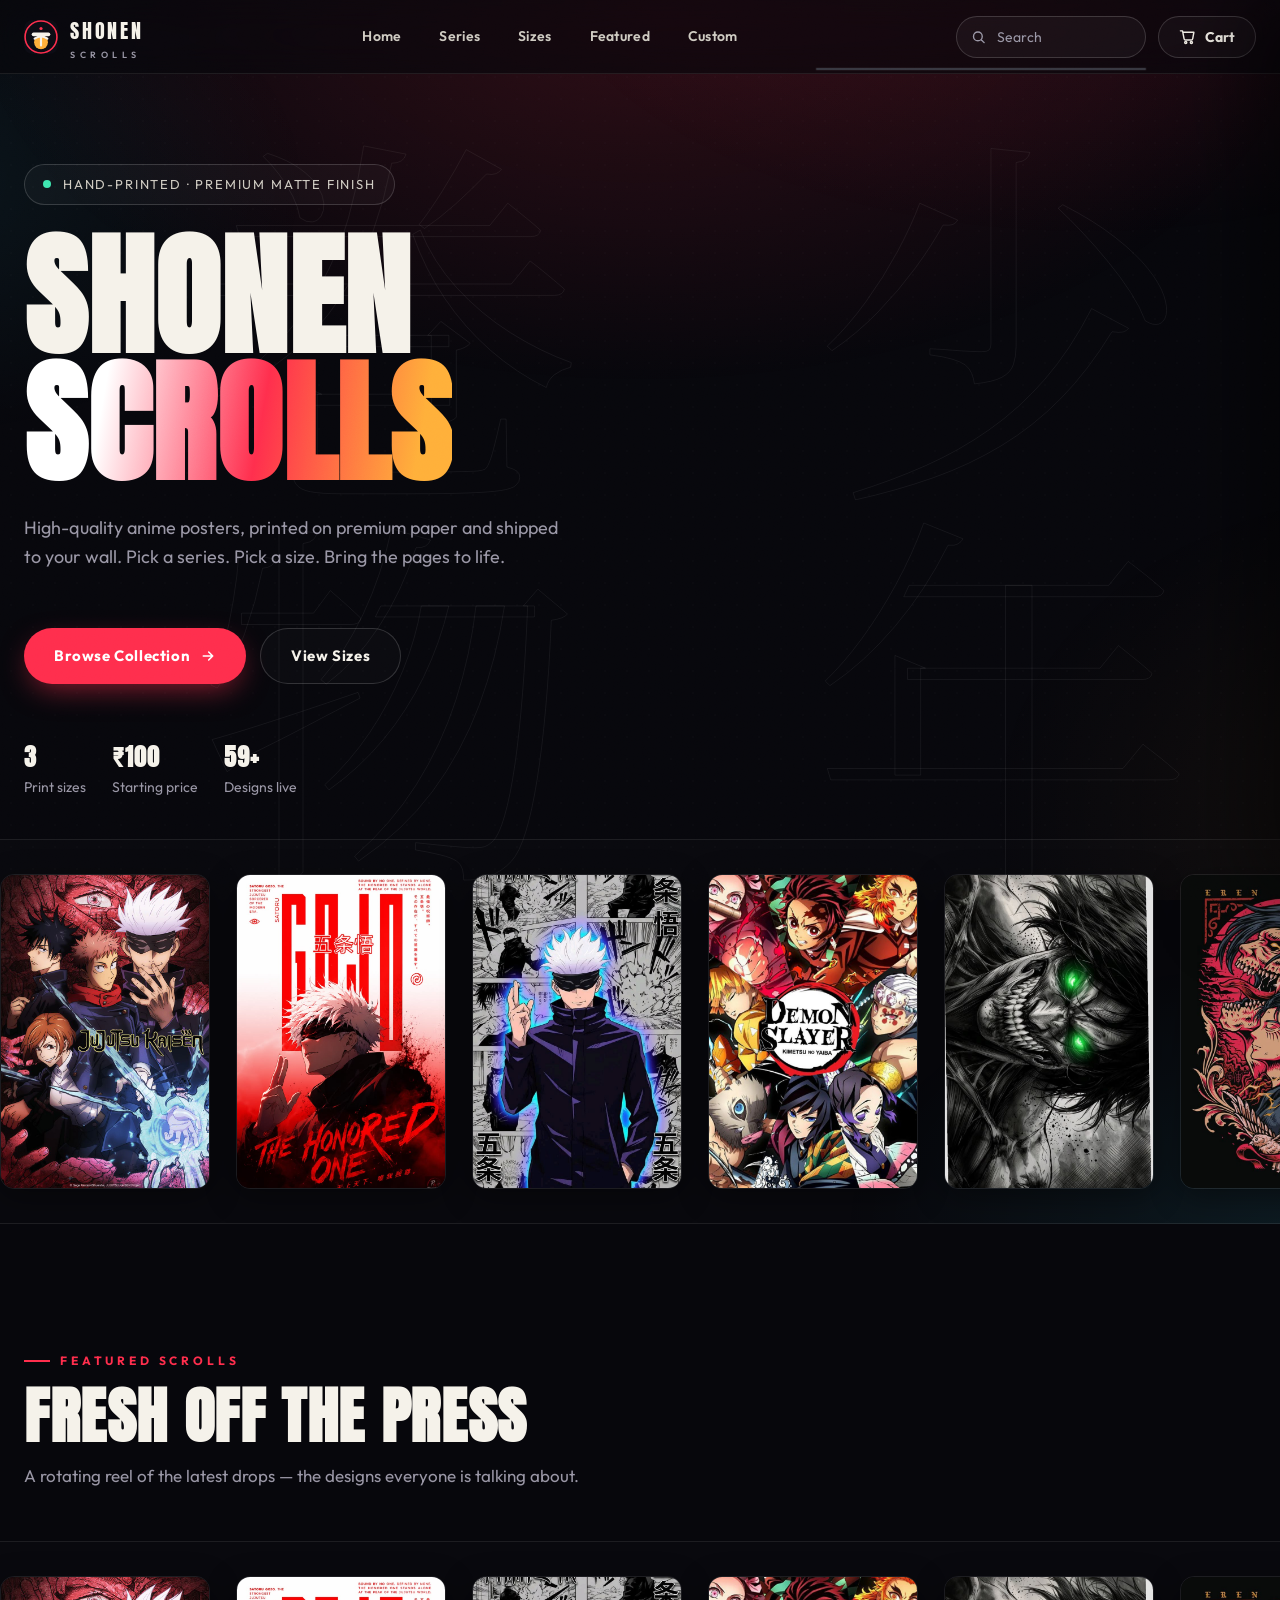
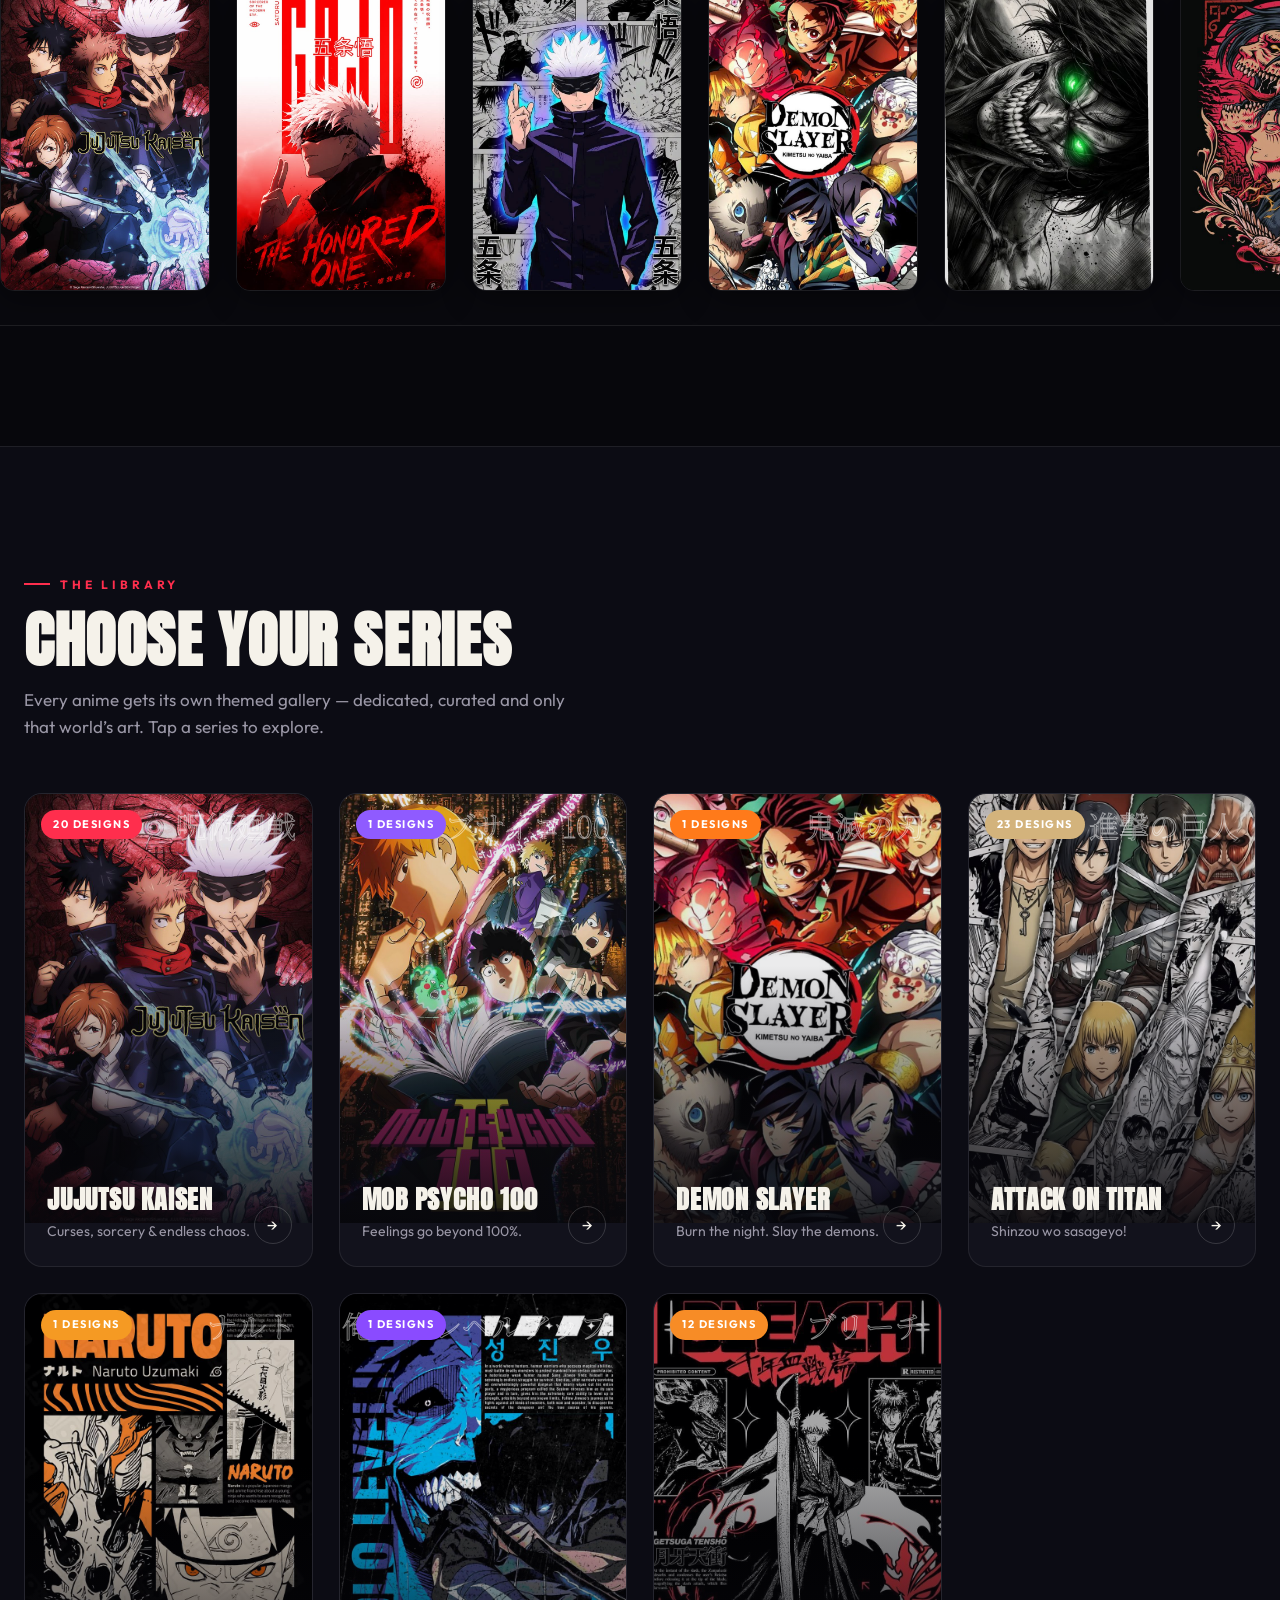
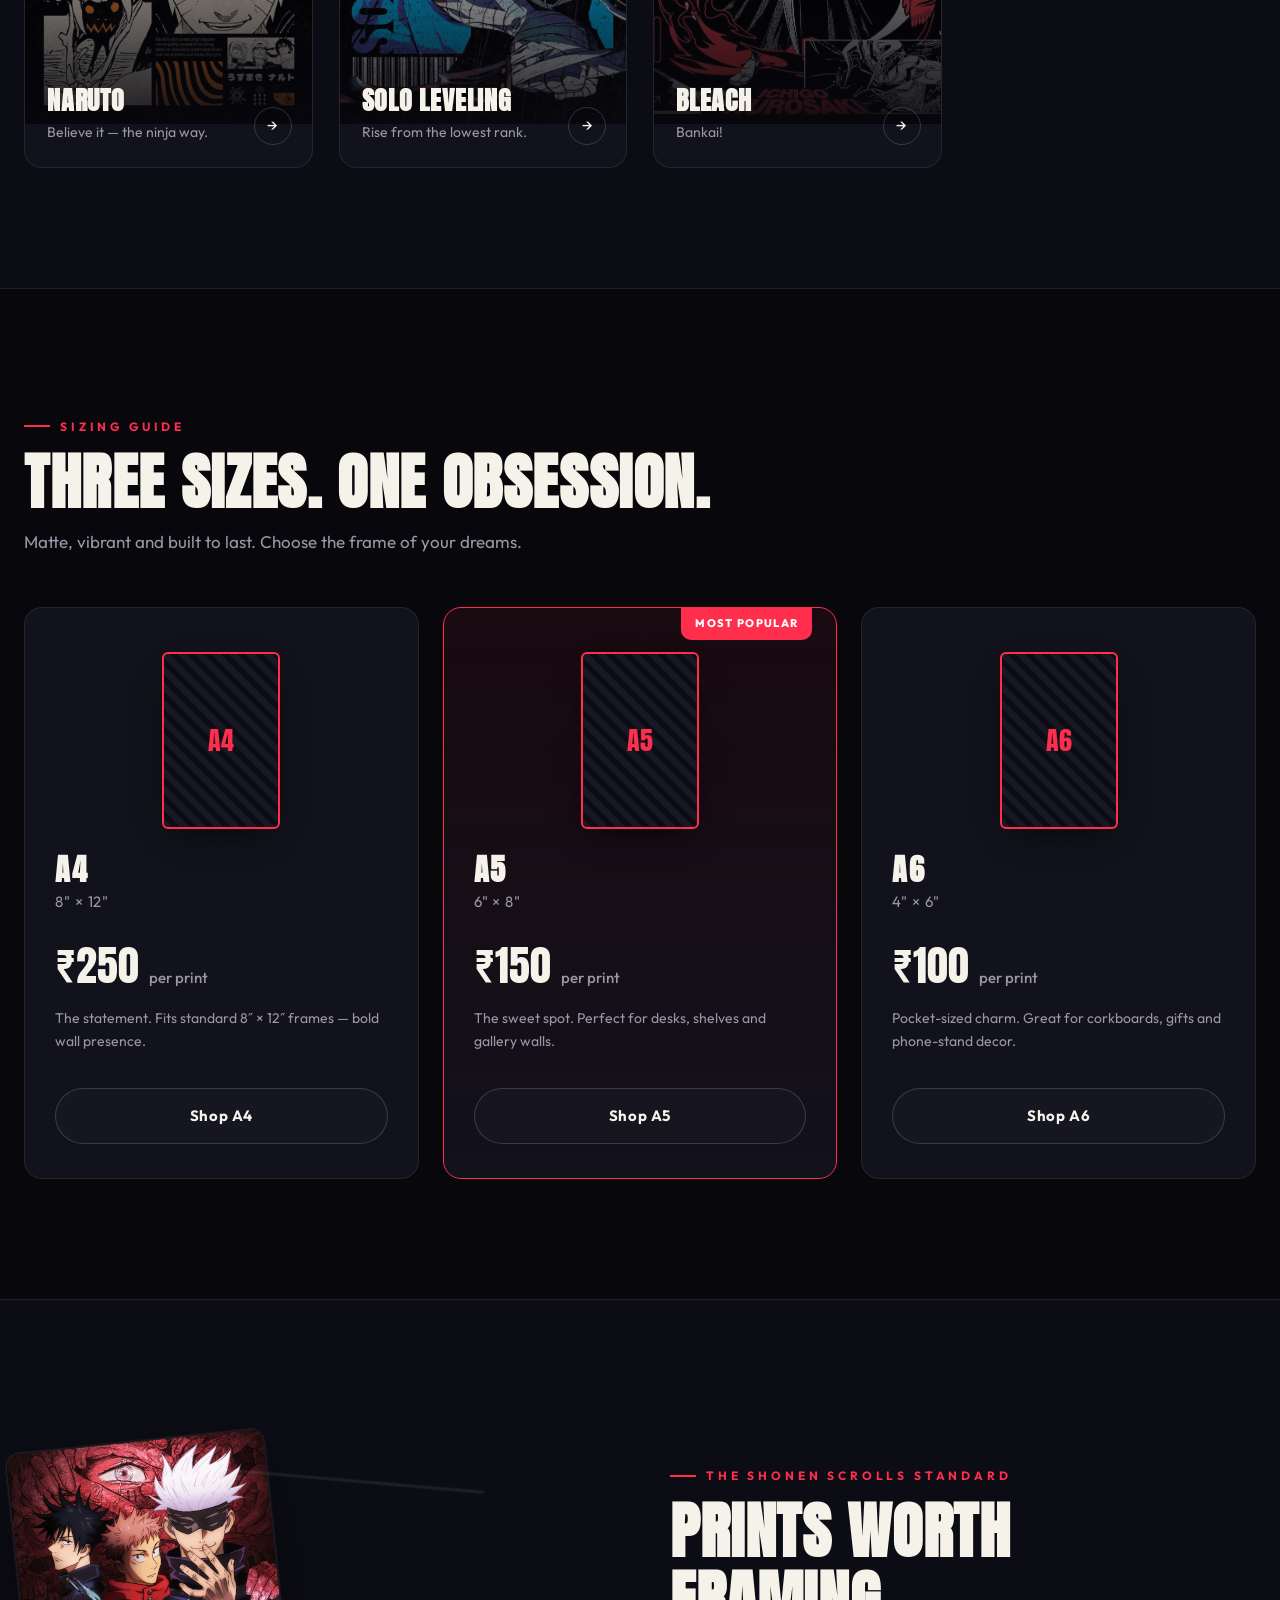
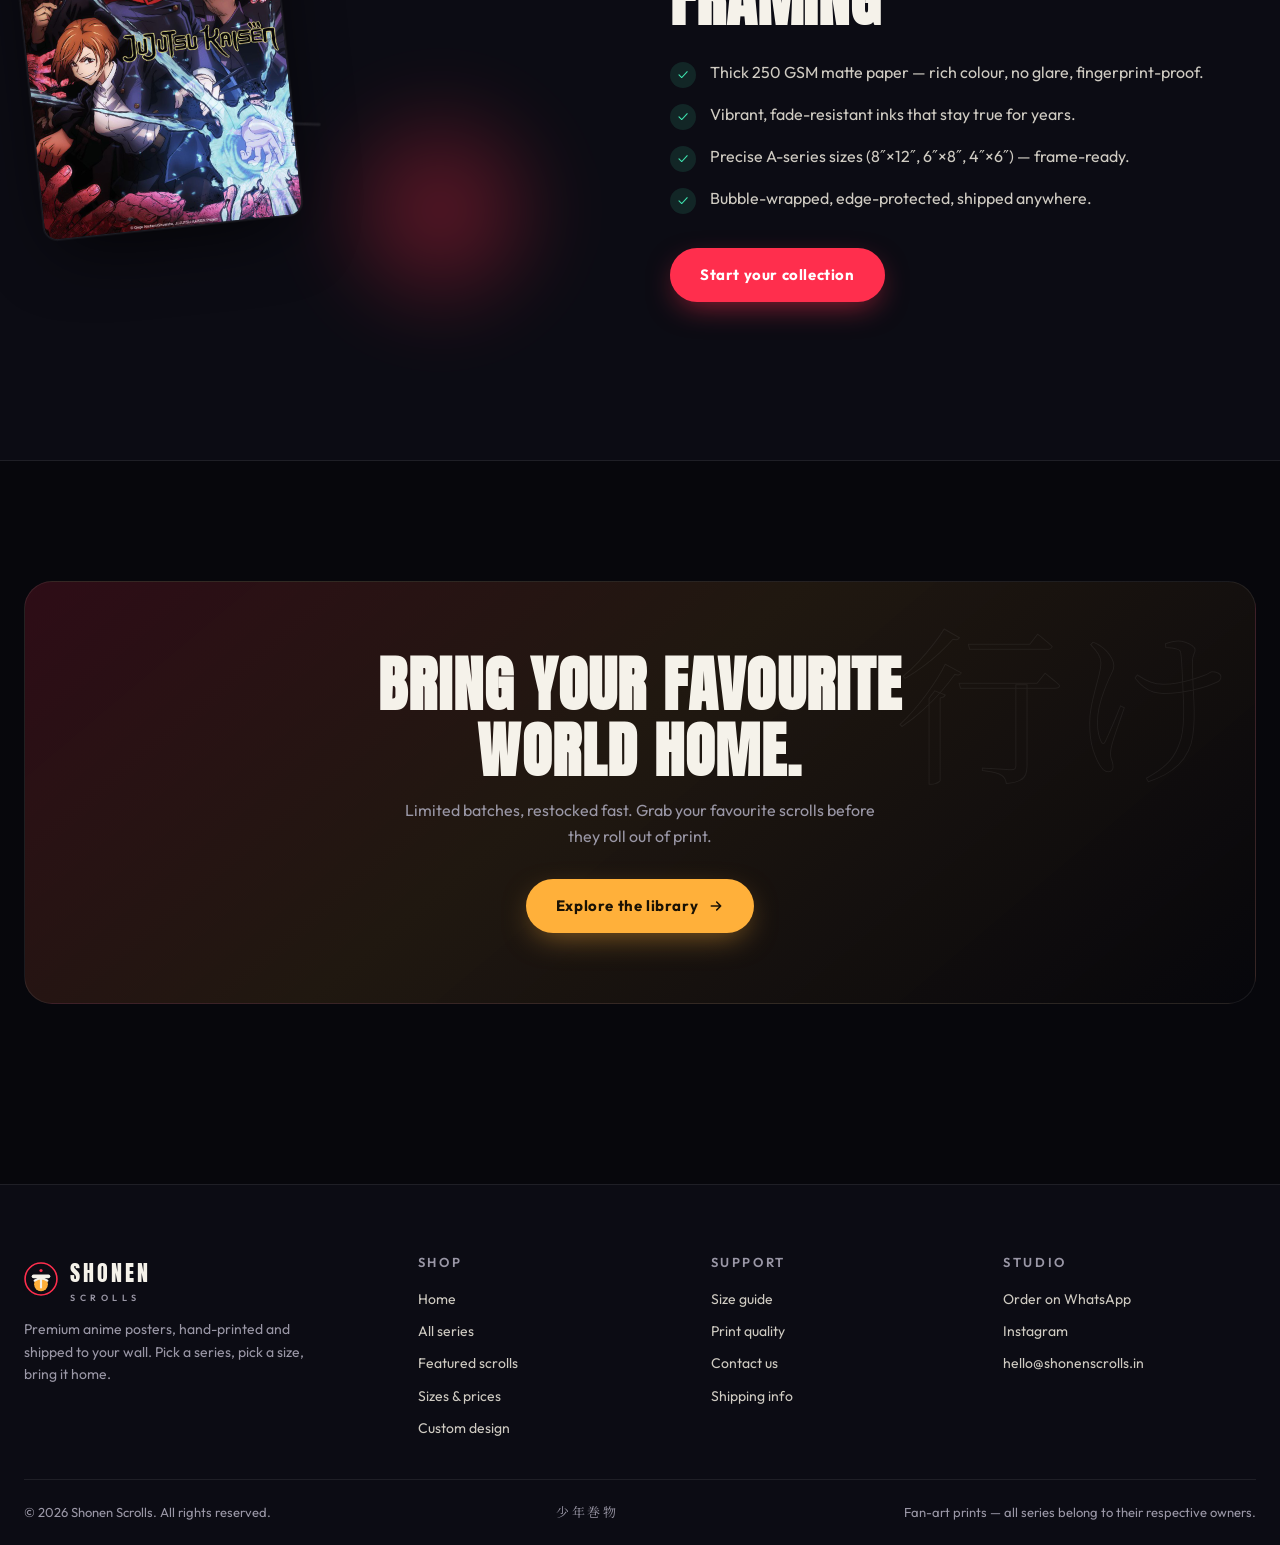
==== commit 4430290a: "Add clear cart button and custom design page" ====
--- a/index.html
+++ b/index.html
@@ -27,6 +27,7 @@
         <a href="index.html#animes">Series</a>
         <a href="index.html#sizes">Sizes</a>
         <a href="index.html#featured">Featured</a>
+        <a href="custom.html">Custom</a>
       </nav>
       <div class="nav-actions">
         <div class="search-wrap" id="searchWrap">
@@ -51,6 +52,7 @@
     <a href="index.html#animes">Series</a>
     <a href="index.html#sizes">Sizes</a>
     <a href="index.html#featured">Featured</a>
+    <a href="custom.html">Custom design</a>
   </nav>
 
   <main>
--- a/css/style.css
+++ b/css/style.css
@@ -410,6 +410,9 @@
 .cart-drawer.open { transform: none; }
 .cart-head { display: flex; align-items: center; justify-content: space-between; padding: 22px 26px; border-bottom: 1px solid var(--line); }
 .cart-head h3 { font-family: var(--font-display); text-transform: uppercase; font-size: 24px; letter-spacing: 0.06em; }
+.cart-head-actions { display: flex; align-items: center; gap: 10px; }
+.cart-clear { font-size: 12px; font-weight: 700; letter-spacing: 0.04em; color: var(--muted); padding: 8px 14px; border-radius: 99px; border: 1px solid var(--line-strong); transition: 0.2s; }
+.cart-clear:hover { color: var(--danger); border-color: var(--danger); background: rgba(255, 77, 94, 0.08); }
 .cart-head .close { width: 38px; height: 38px; border-radius: 50%; border: 1px solid var(--line-strong); display: grid; place-items: center; transition: 0.2s; }
 .cart-head .close:hover { border-color: var(--danger); color: var(--danger); transform: rotate(90deg); }
 .cart-body { flex: 1; overflow-y: auto; padding: 20px 26px; display: flex; flex-direction: column; gap: 18px; }
@@ -420,6 +423,7 @@
 .cart-item .ci-info { flex: 1; min-width: 0; }
 .cart-item .ci-name { font-weight: 700; font-size: 14px; white-space: nowrap; overflow: hidden; text-overflow: ellipsis; }
 .cart-item .ci-anime { color: var(--muted); font-size: 12px; margin-top: 2px; }
+.cart-item .ci-note { color: var(--muted); font-size: 11.5px; line-height: 1.35; margin-top: 4px; display: -webkit-box; -webkit-line-clamp: 2; -webkit-box-orient: vertical; overflow: hidden; font-style: italic; }
 .cart-item .ci-size { display: inline-block; font-size: 11px; font-weight: 700; letter-spacing: 0.06em; border: 1px solid var(--line-strong); padding: 3px 8px; border-radius: 99px; margin-top: 6px; color: var(--ink-dim); }
 .cart-item .ci-price { font-weight: 800; font-size: 15px; margin-top: 8px; color: var(--a1, var(--accent)); }
 .cart-item .ci-qty { display: flex; align-items: center; gap: 8px; margin-top: 8px; }
@@ -595,3 +599,55 @@
   *, *::before, *::after { animation-duration: 0.001s !important; transition-duration: 0.001s !important; }
   html { scroll-behavior: auto; }
 }
+
+/* ============================================================
+   CUSTOM DESIGN PAGE
+   ============================================================ */
+.custom-hero { padding: calc(var(--nav-h) + 60px) 0 40px; position: relative; }
+.custom-hero::before { content: ""; position: absolute; inset: 0; z-index: -1; background: radial-gradient(50rem 24rem at 70% 0%, rgba(255, 46, 77, 0.14), transparent 60%); }
+.custom-hero h1 { font-family: var(--font-display); font-size: clamp(52px, 9vw, 108px); line-height: 0.95; letter-spacing: 0.01em; margin: 14px 0 22px; }
+.custom-hero h1 em { font-style: normal; color: var(--accent); -webkit-text-stroke: 0; }
+.custom-hero .lead { max-width: 560px; color: var(--muted); font-size: 17px; line-height: 1.65; }
+.custom-meta { display: flex; gap: 40px; margin-top: 34px; flex-wrap: wrap; }
+.custom-meta b { display: block; font-family: var(--font-display); font-size: 30px; color: var(--a1, var(--accent)); }
+.custom-meta span { color: var(--muted); font-size: 12.5px; letter-spacing: 0.08em; text-transform: uppercase; }
+
+.steps { display: grid; grid-template-columns: repeat(3, 1fr); gap: 18px; margin-top: 34px; }
+.step { border: 1px solid var(--line); border-radius: var(--radius); padding: 28px 26px; background: var(--surface); transition: transform 0.3s var(--ease), border-color 0.3s; }
+.step:hover { transform: translateY(-4px); border-color: var(--a1); }
+.step b { font-family: var(--font-display); font-size: 30px; color: var(--a1, var(--accent)); opacity: 0.85; }
+.step h3 { font-family: var(--font-display); text-transform: uppercase; font-size: 20px; letter-spacing: 0.05em; margin: 10px 0 8px; }
+.step p { color: var(--muted); font-size: 14px; line-height: 1.6; }
+
+.custom-panel { display: grid; grid-template-columns: 1.6fr 1fr; gap: 40px; border: 1px solid var(--line-strong); border-radius: 24px; padding: 40px; background: var(--surface); margin-top: 34px; }
+.custom-form { display: flex; flex-direction: column; gap: 22px; }
+.custom-form textarea { min-height: 150px; resize: vertical; }
+.cd-preview { position: relative; width: 150px; height: 200px; border-radius: 14px; border: 1.5px dashed var(--line-strong); background: var(--bg-2); display: flex; flex-direction: column; align-items: center; justify-content: center; gap: 10px; overflow: hidden; cursor: pointer; transition: 0.25s; }
+.cd-preview:hover { border-color: var(--a1); background: rgba(255, 46, 77, 0.05); }
+.cd-preview .cd-ph { color: var(--muted); transition: 0.25s; }
+.cd-preview:hover .cd-ph { color: var(--a1); transform: translateY(-2px); }
+.cd-preview .cd-ph-txt { font-size: 12px; letter-spacing: 0.03em; color: var(--muted); padding: 0 12px; text-align: center; }
+.cd-preview input { display: none; }
+.cd-preview img { display: none; width: 100%; height: 100%; object-fit: cover; position: absolute; inset: 0; }
+.cd-preview.has-img img { display: block; }
+.cd-preview.has-img .cd-ph, .cd-preview.has-img .cd-ph-txt { display: none; }
+.cd-preview button { position: absolute; top: 8px; right: 8px; width: 26px; height: 26px; border-radius: 50%; background: rgba(7, 7, 12, 0.72); color: #fff; display: grid; place-items: center; font-size: 12px; visibility: hidden; z-index: 2; }
+.cd-preview.has-img button { visibility: visible; }
+.cd-preview button:hover { background: var(--danger); }
+.cd-sizes { display: grid; grid-template-columns: repeat(3, 1fr); gap: 10px; }
+.cd-qty { display: flex; align-items: center; gap: 14px; }
+.cd-qty button { width: 42px; height: 42px; border-radius: 12px; border: 1px solid var(--line-strong); font-size: 20px; font-weight: 800; display: grid; place-items: center; transition: 0.2s; }
+.cd-qty button:hover { border-color: var(--a1); color: var(--a1); }
+.cd-qty span { min-width: 40px; text-align: center; font-family: var(--font-display); font-size: 26px; }
+.custom-side { display: flex; flex-direction: column; gap: 20px; }
+.custom-thumb { aspect-ratio: 2 / 3; border-radius: 18px; overflow: hidden; border: 1px solid var(--line-strong); background: var(--bg-2); }
+.custom-thumb img { width: 100%; height: 100%; object-fit: cover; }
+.custom-total .os-total { font-size: 20px; margin-bottom: 8px; }
+.custom-total p { color: var(--muted); font-size: 13px; line-height: 1.55; }
+.custom-note { text-align: center; color: var(--muted); margin-top: 28px; font-size: 14px; }
+
+@media (max-width: 900px) {
+  .steps { grid-template-columns: 1fr; }
+  .custom-panel { grid-template-columns: 1fr; padding: 26px; }
+  .custom-hero h1 { font-size: clamp(46px, 12vw, 76px); }
+}
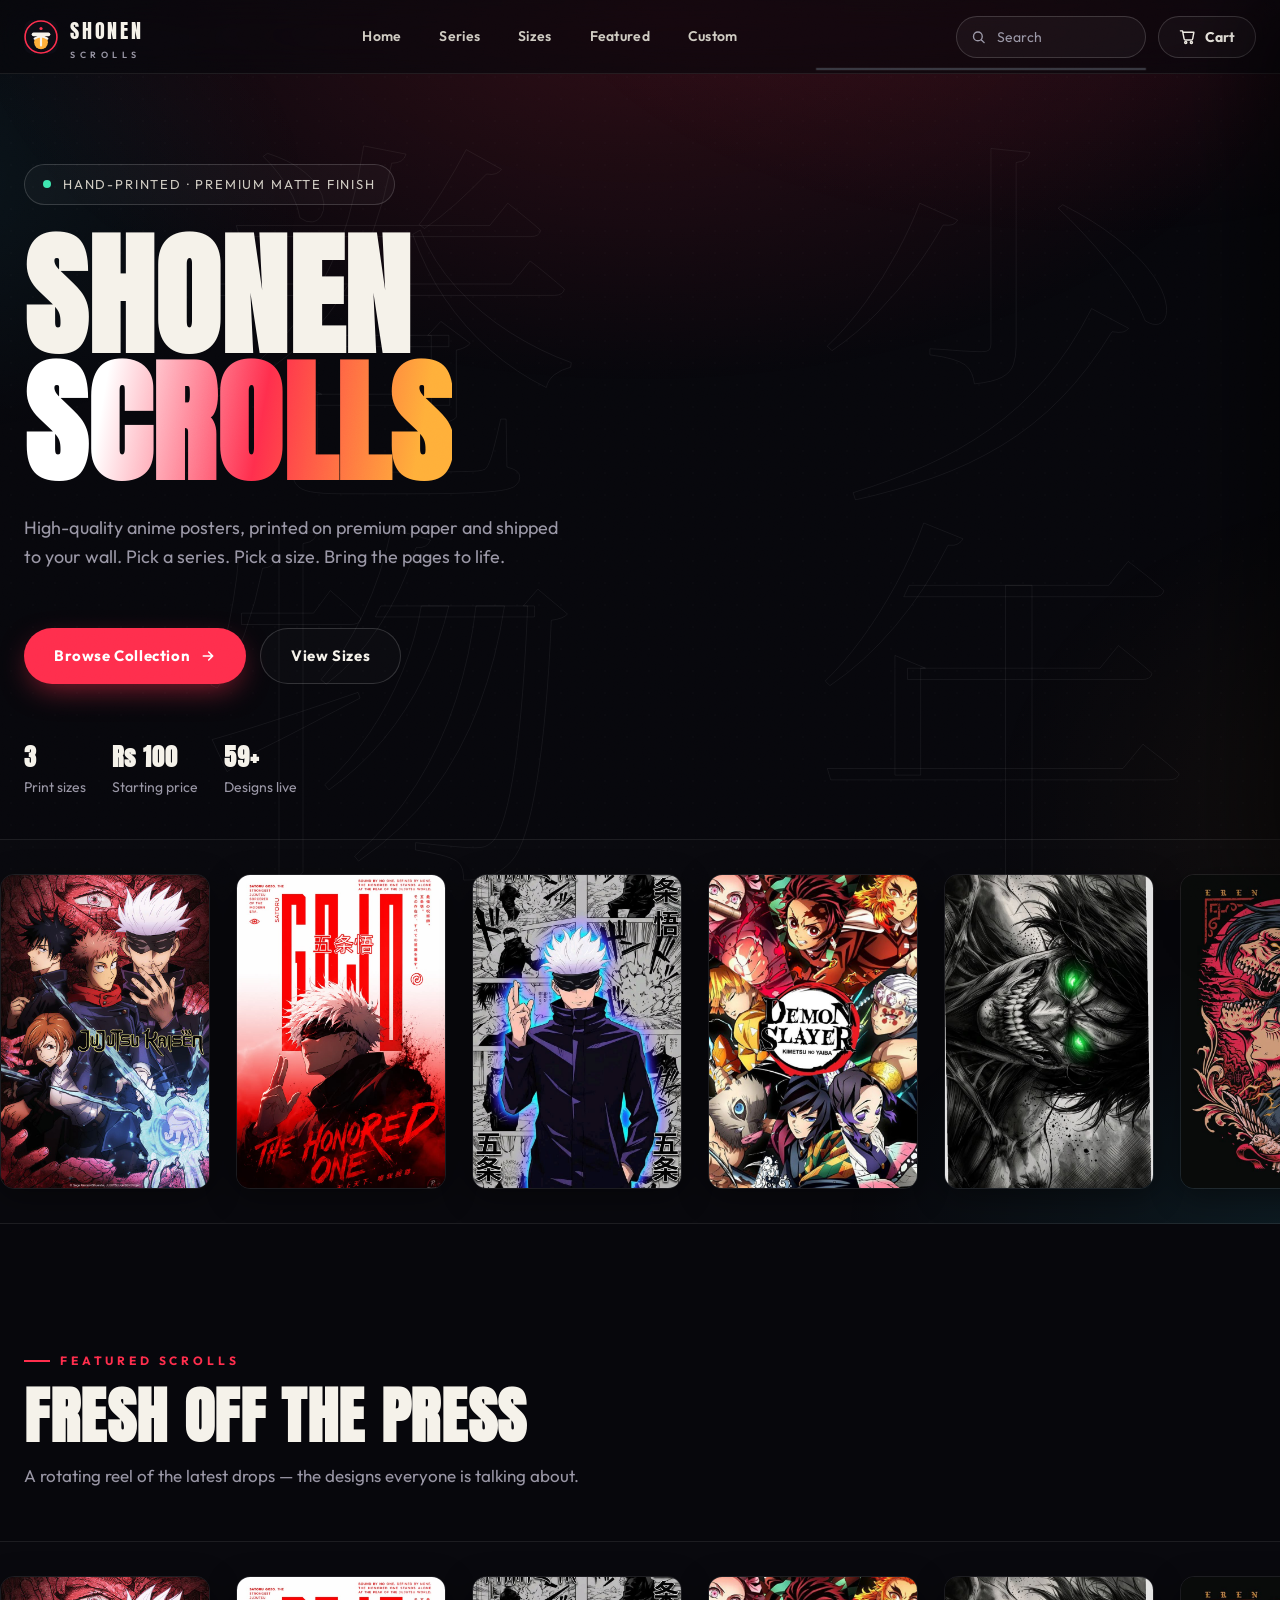
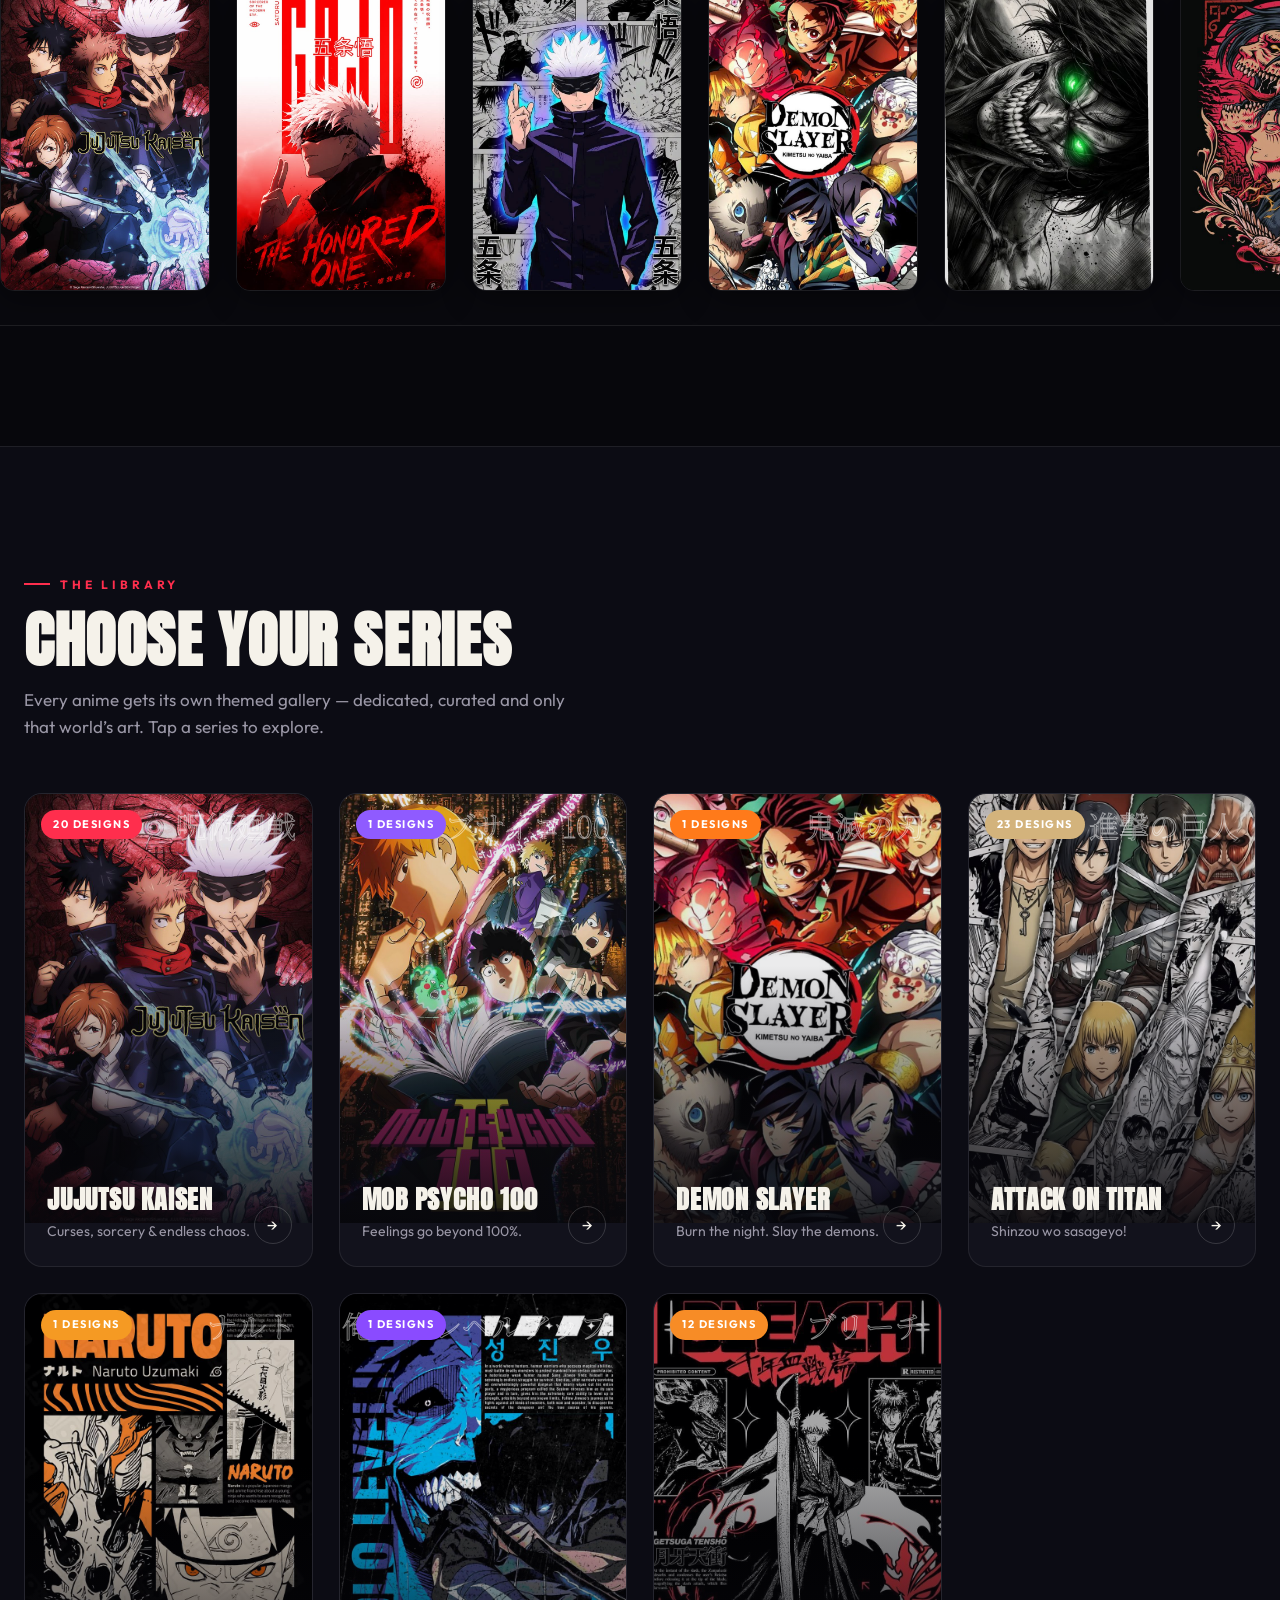
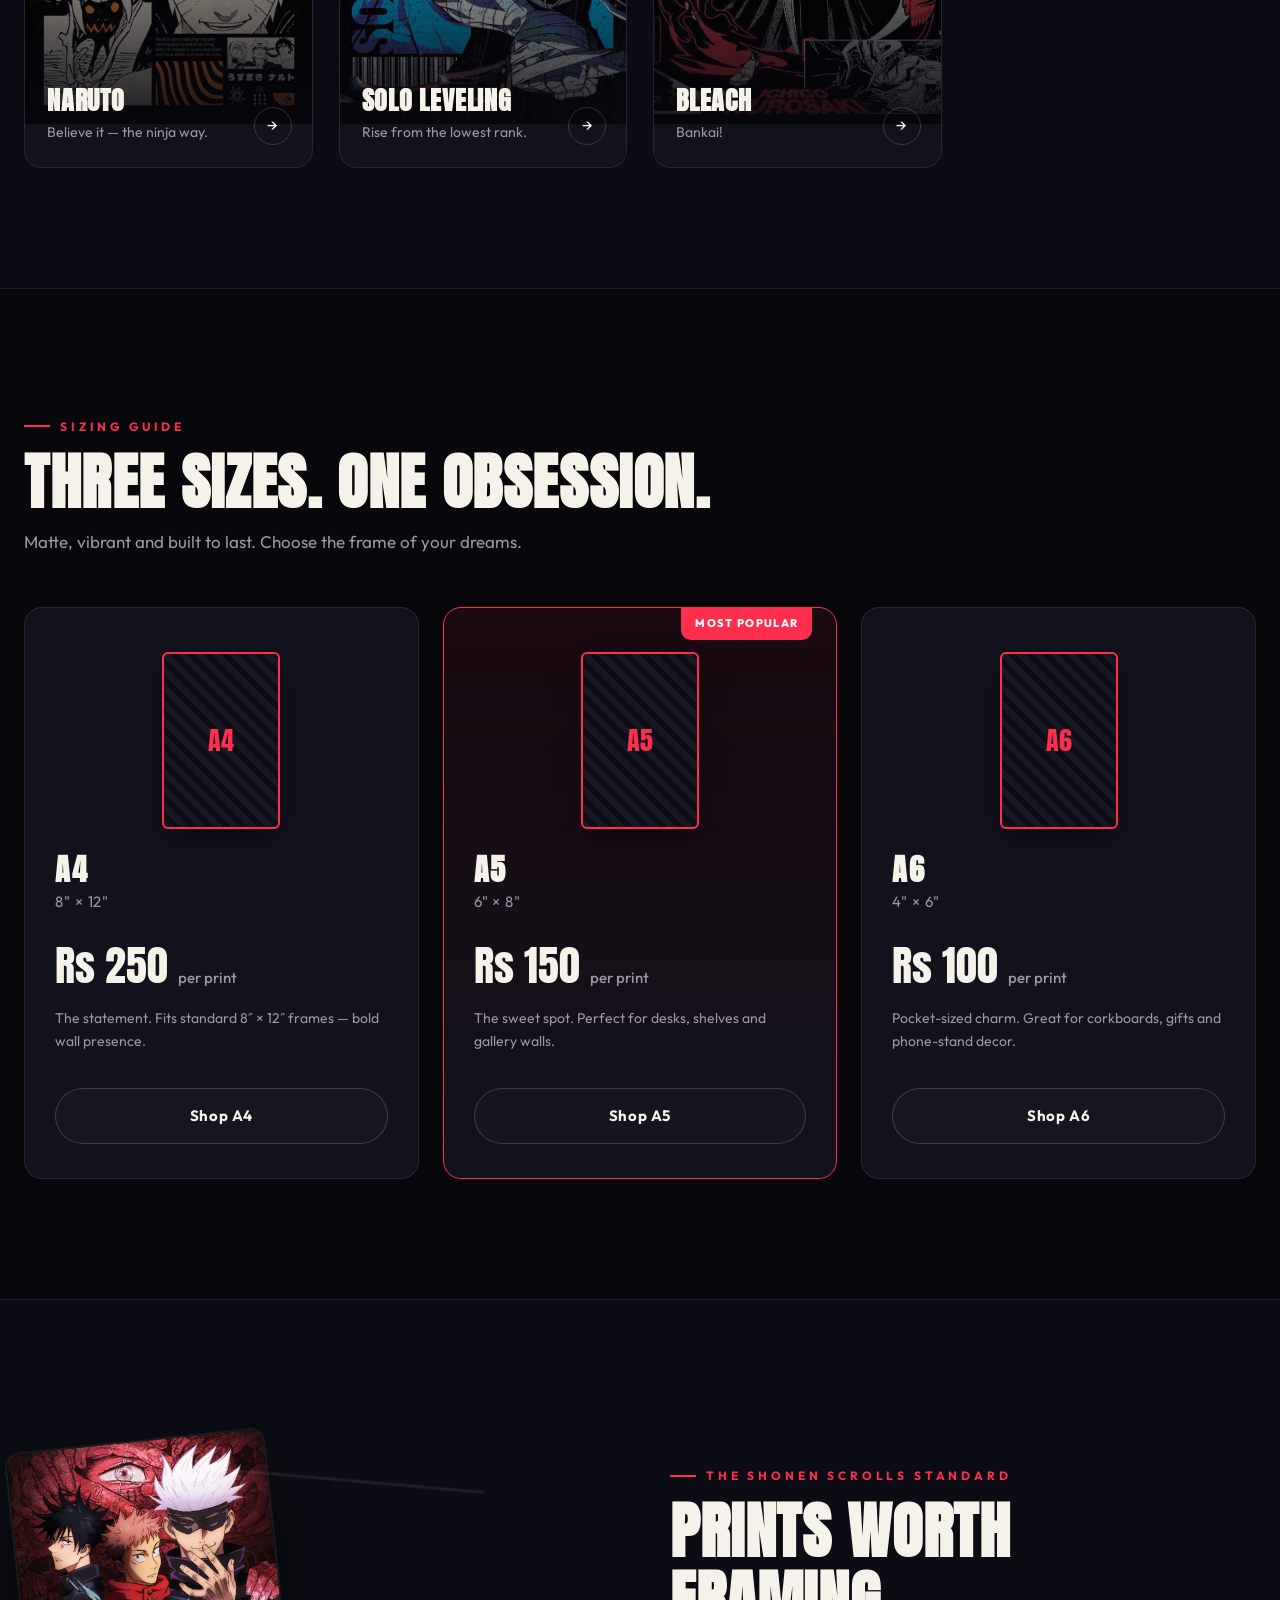
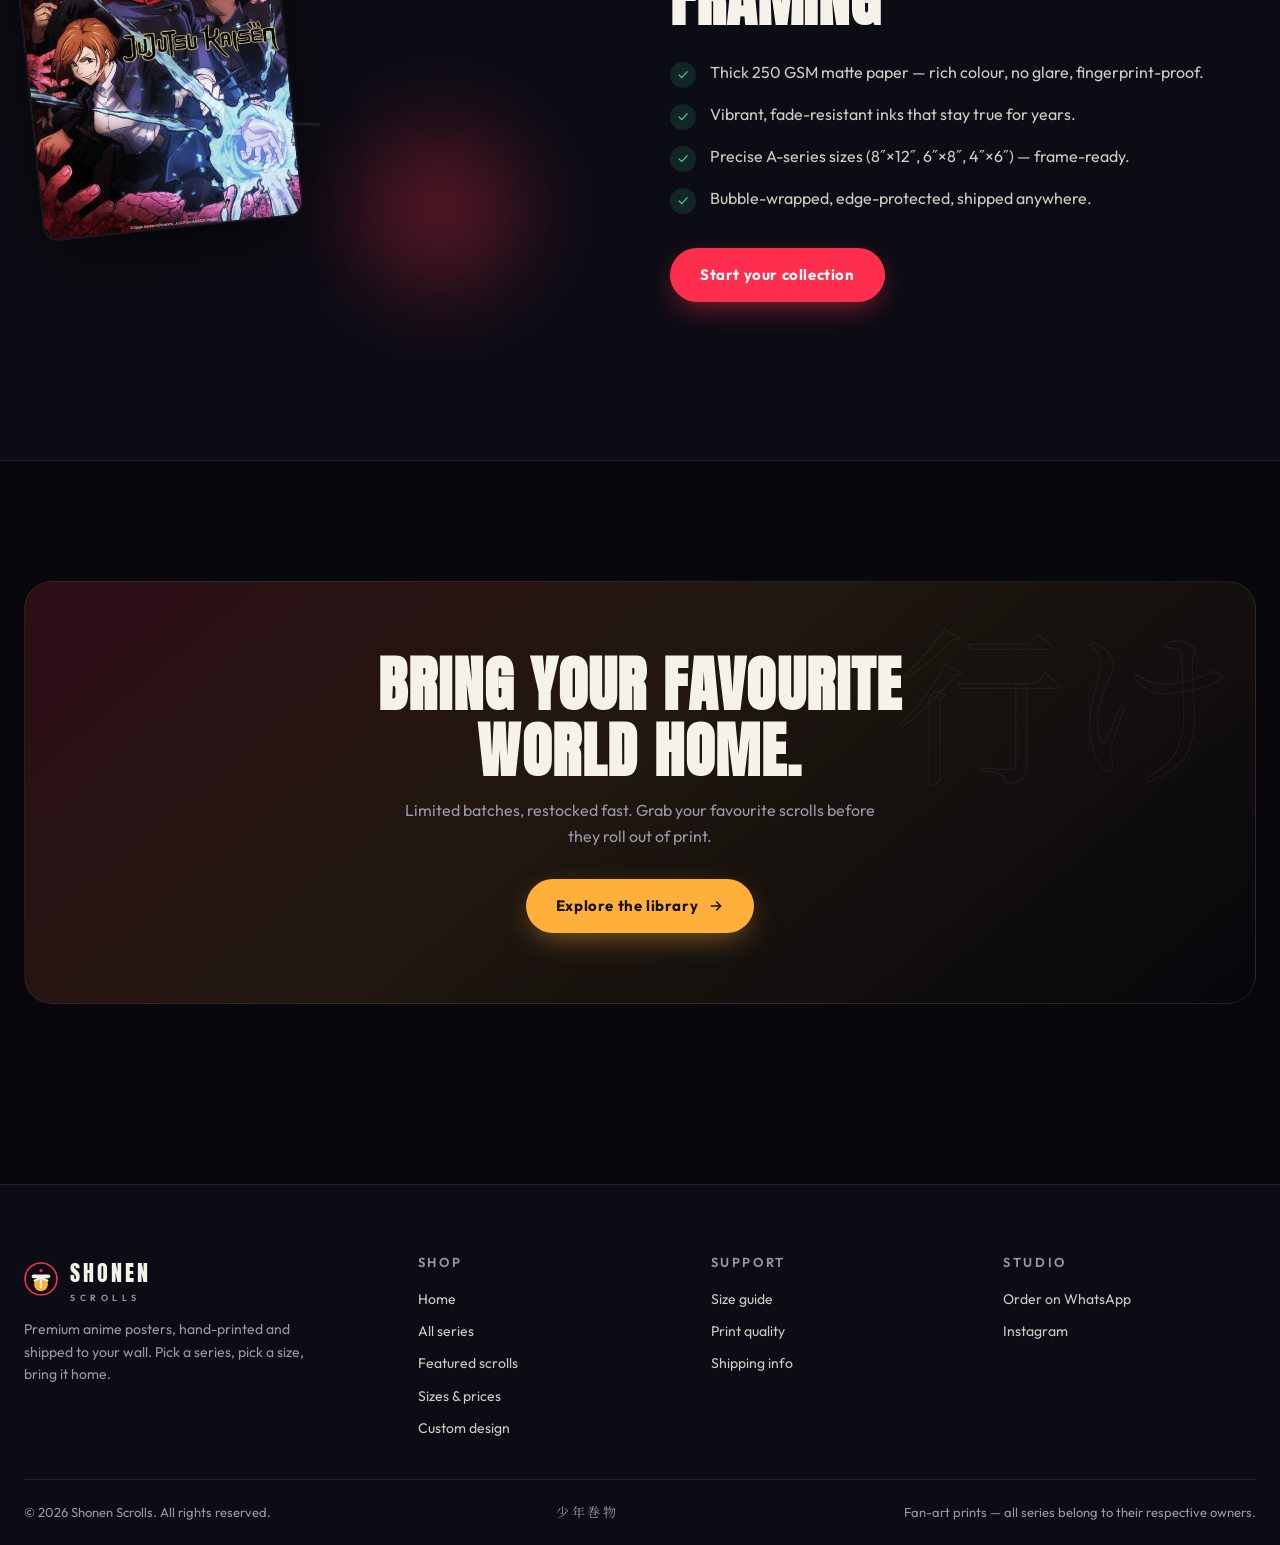
==== commit e045b31e: "Switch pricing to PKR and drop email contact" ====
--- a/index.html
+++ b/index.html
@@ -78,7 +78,7 @@
         </div>
         <div class="hero-meta reveal" data-delay="3">
           <div><b>3</b><span>Print sizes</span></div>
-          <div><b>₹100</b><span>Starting price</span></div>
+          <div><b>Rs 100</b><span>Starting price</span></div>
           <div><b id="heroCount">0+</b><span>Designs live</span></div>
         </div>
       </div>
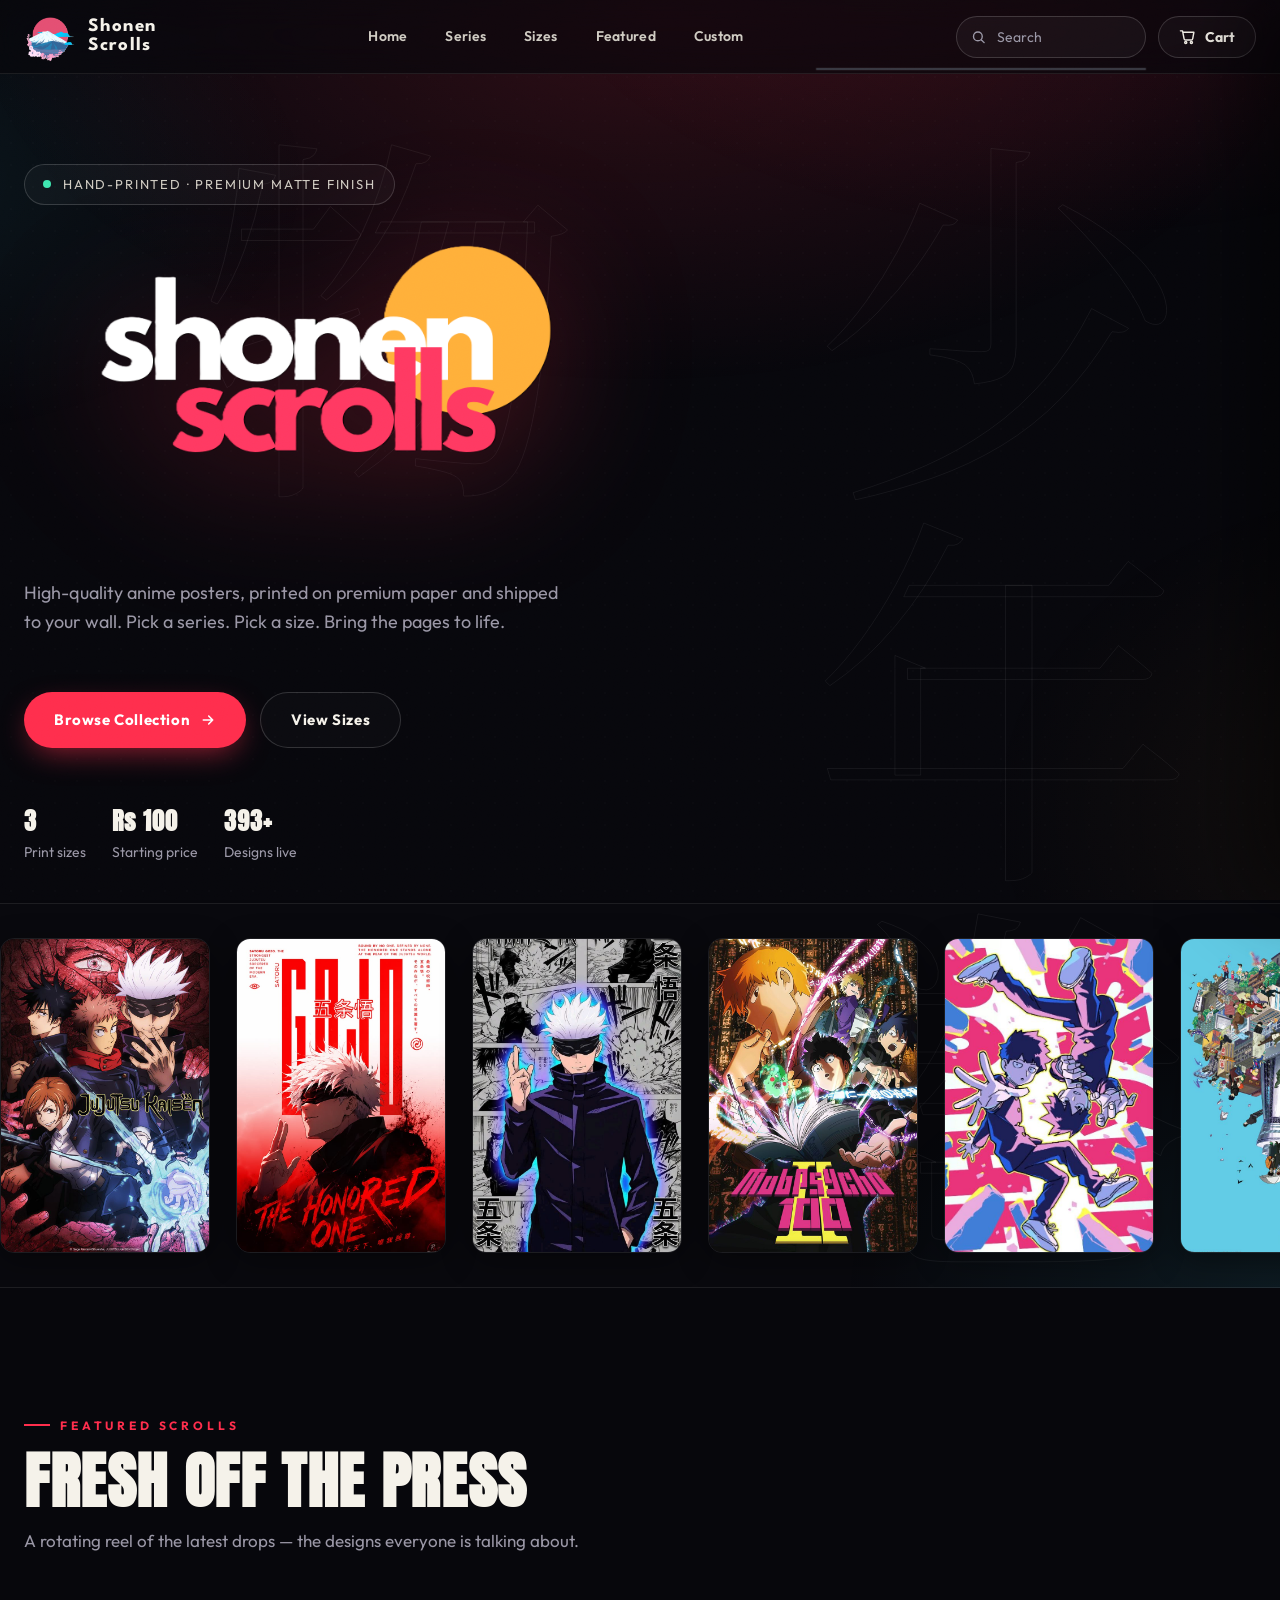
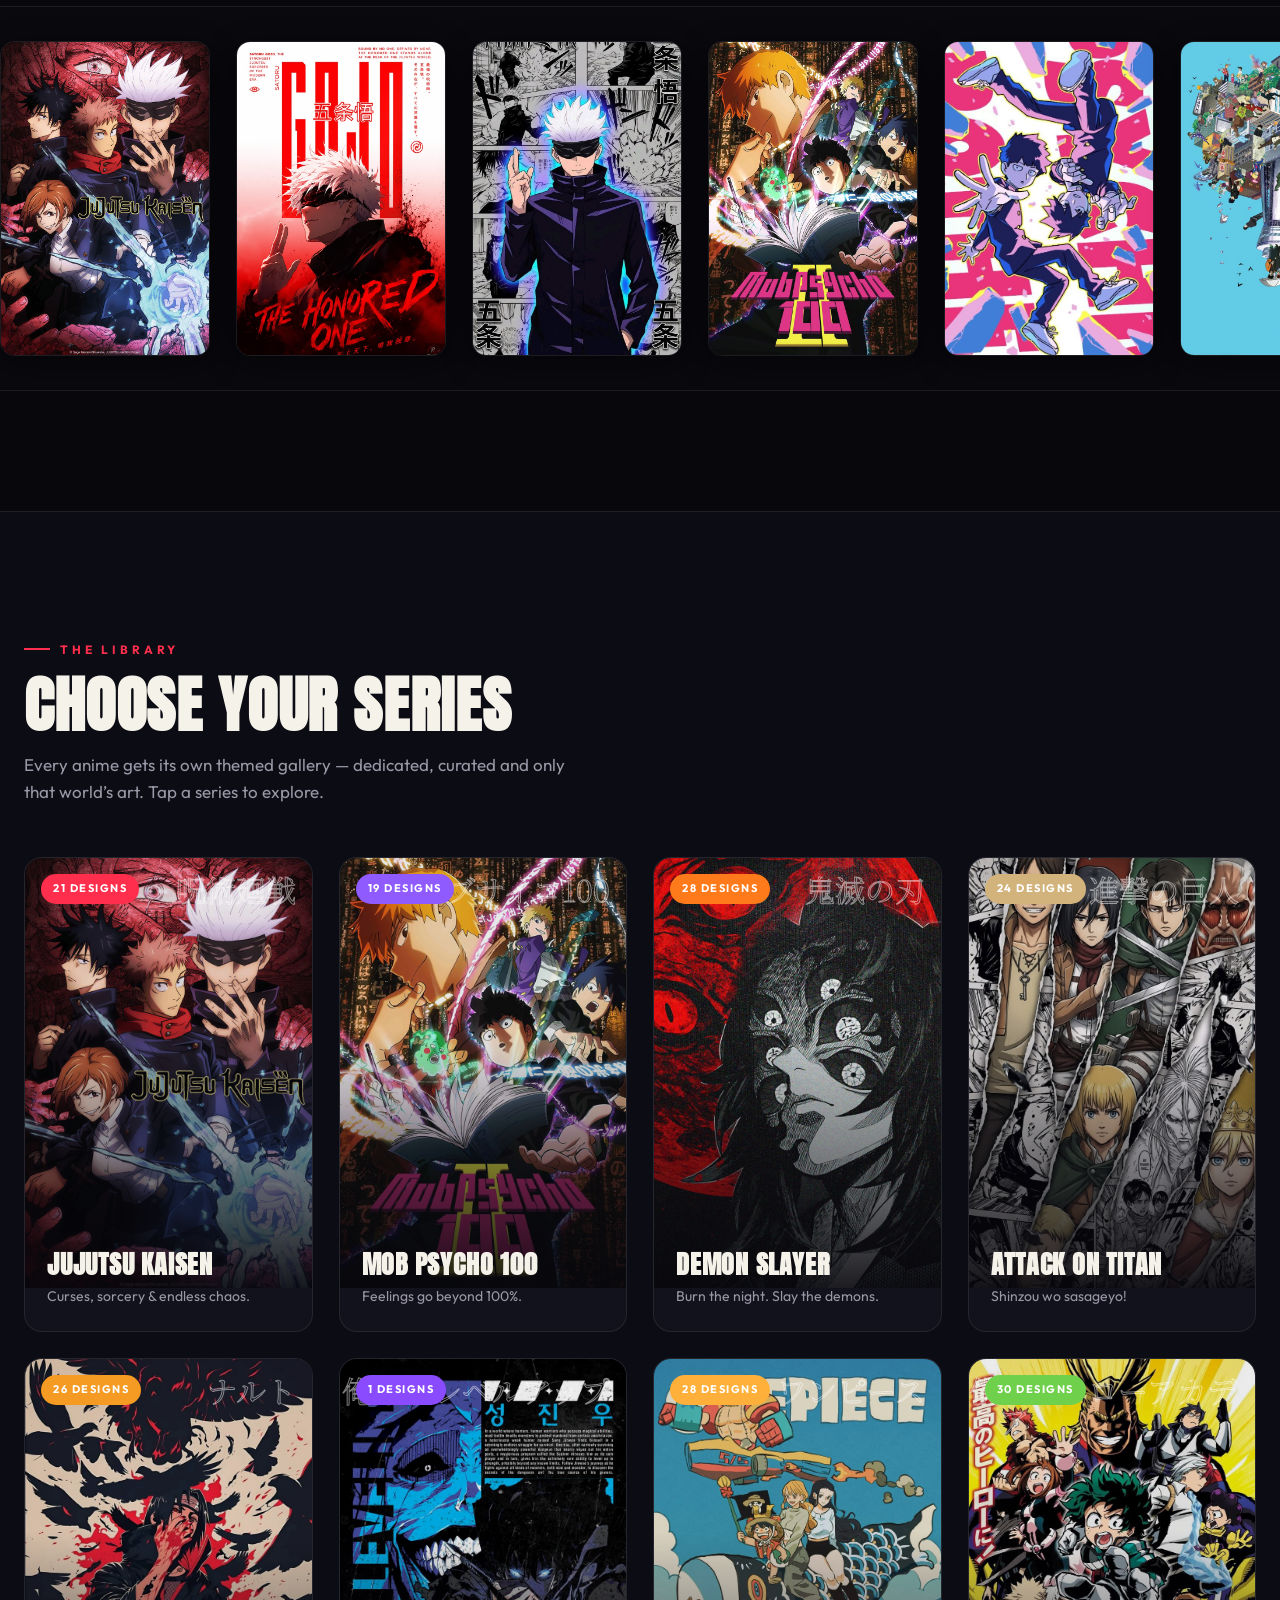
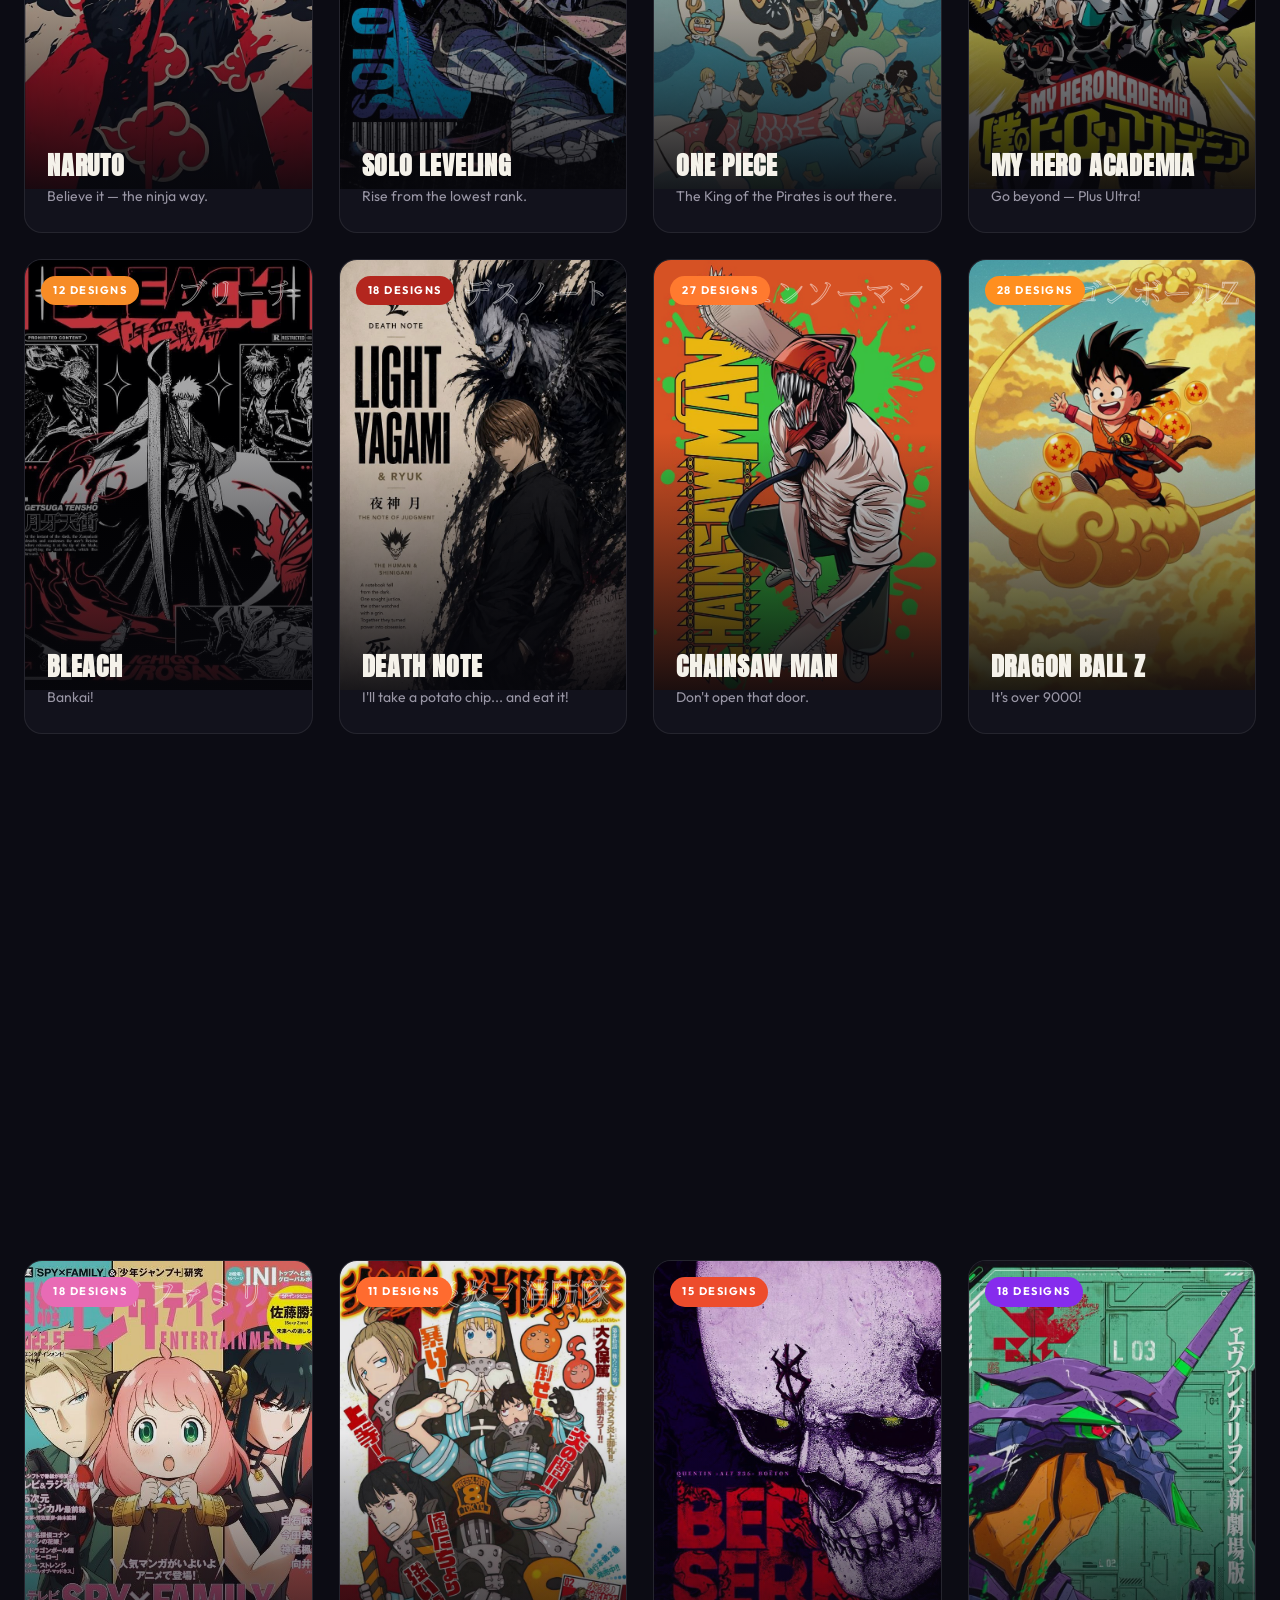
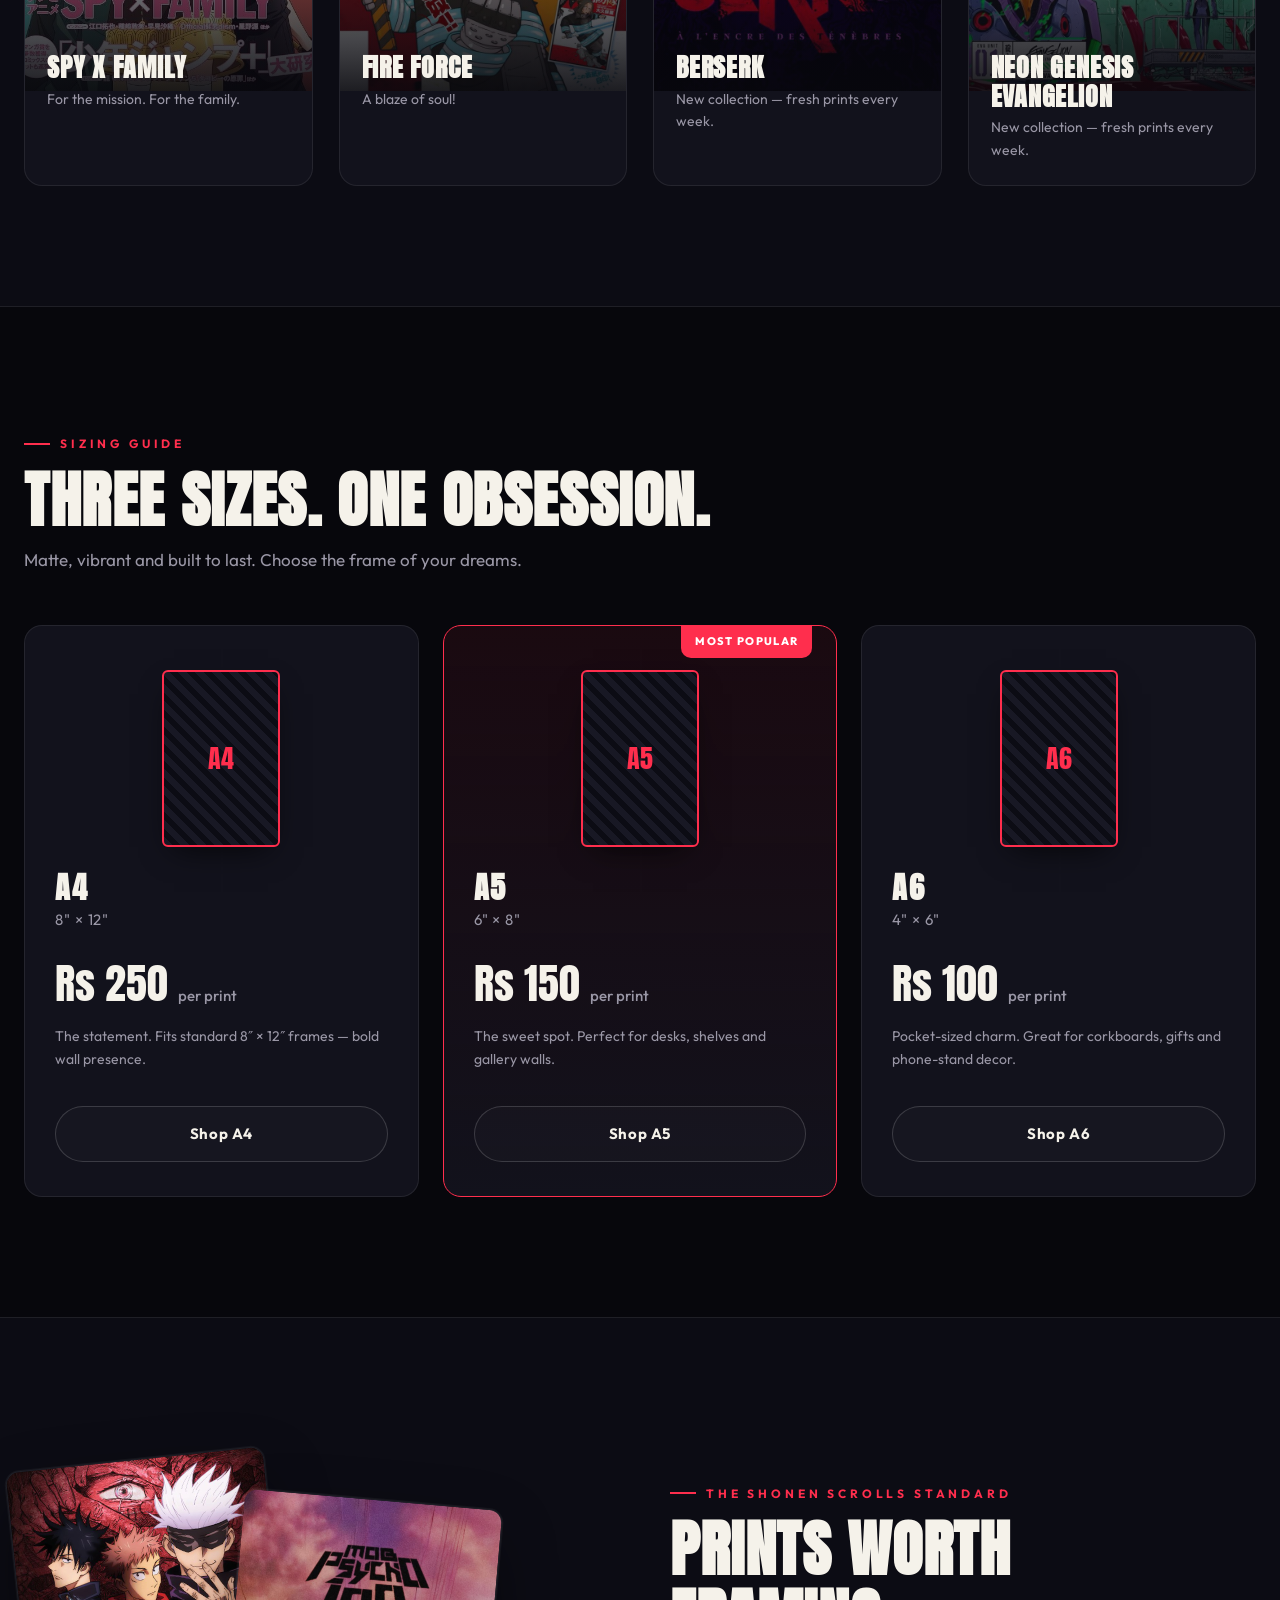
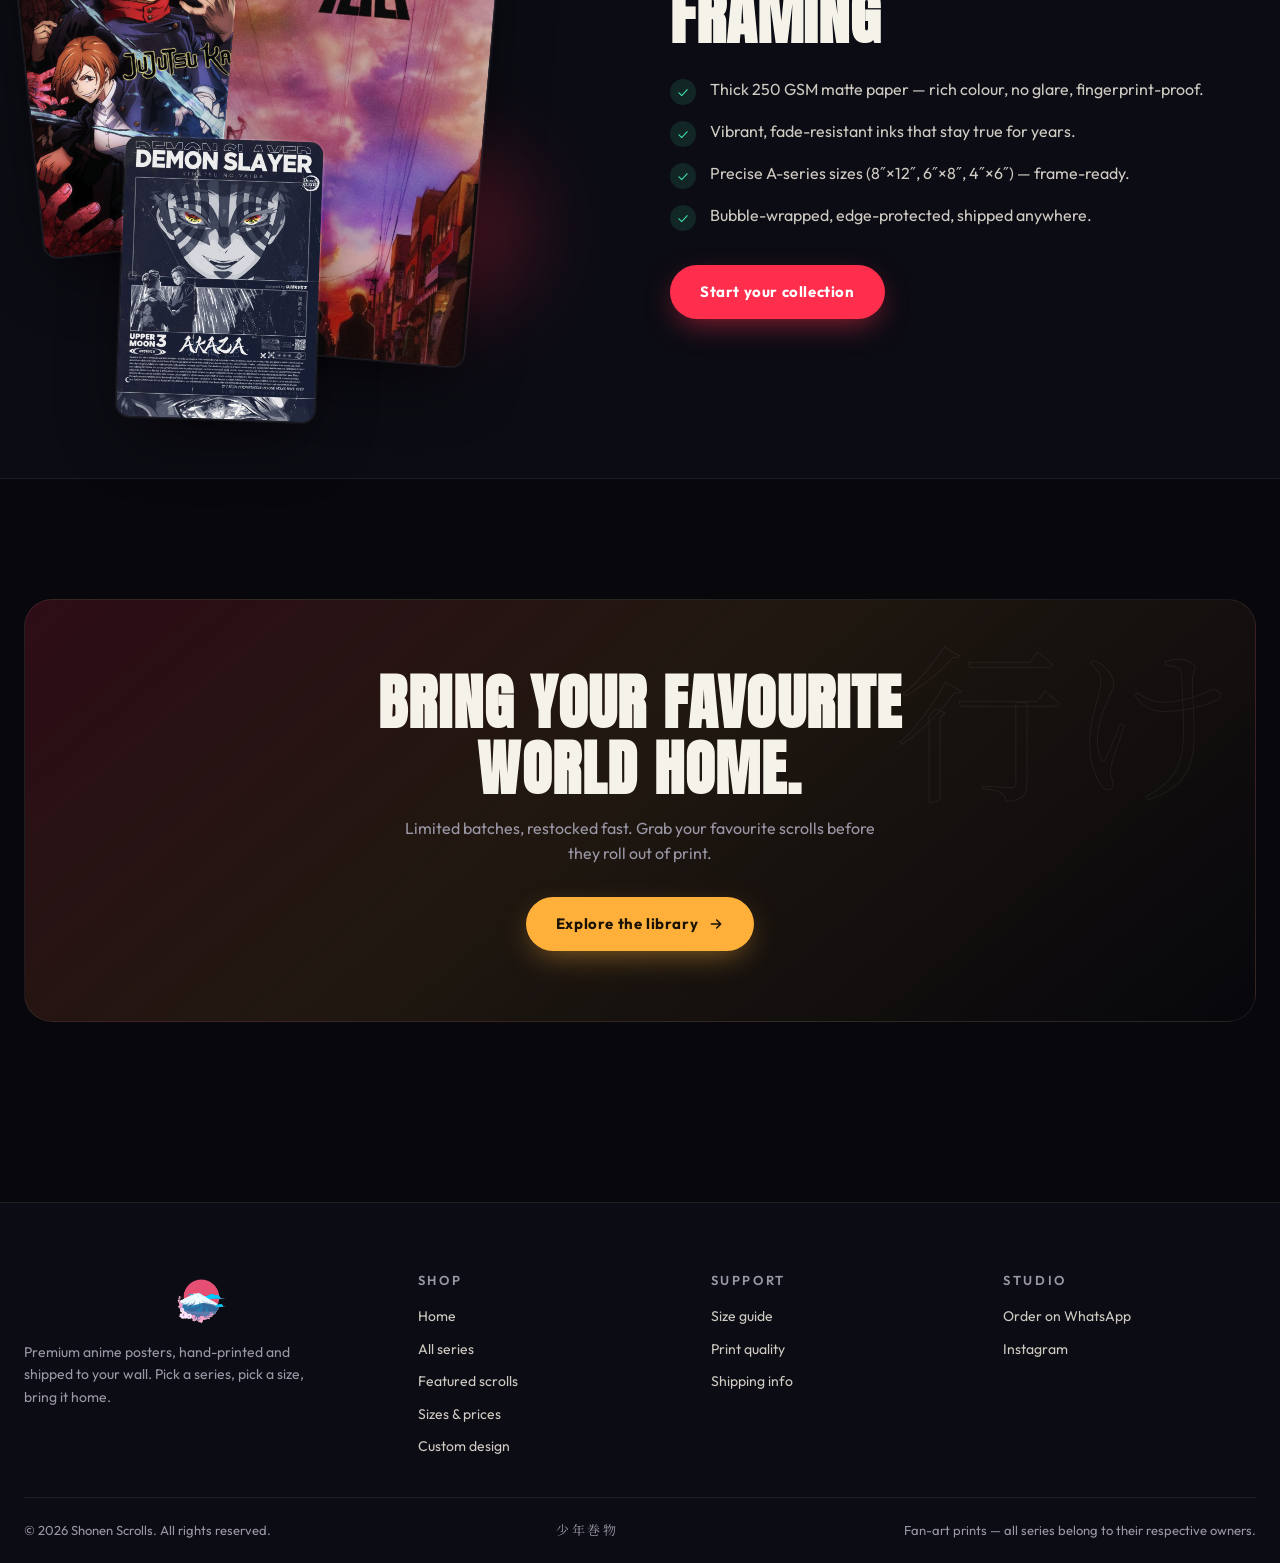
==== commit 99c9907d: "Add favicon set, caret lightbox arrows, League Spartan brand, and normalize poster filenames" ====
--- a/index.html
+++ b/index.html
@@ -5,10 +5,14 @@
   <meta name="viewport" content="width=device-width, initial-scale=1.0" />
   <title>Shonen Scrolls — Premium Anime Posters</title>
   <meta name="description" content="High-quality anime posters printed on premium matte paper. A4, A5 & A6 sizes. Pick your series, pick your size, bring it home." />
-  <link rel="icon" type="image/svg+xml" href="assets/favicon.svg" />
+  <link rel="icon" href="assets/favicon.ico" sizes="any" />
+  <link rel="icon" type="image/png" sizes="32x32" href="assets/favicon-32x32.png" />
+  <link rel="icon" type="image/png" sizes="16x16" href="assets/favicon-16x16.png" />
+  <link rel="apple-touch-icon" href="assets/apple-touch-icon.png" />
+  <link rel="manifest" href="assets/site.webmanifest" />
   <link rel="preconnect" href="https://fonts.googleapis.com" />
   <link rel="preconnect" href="https://fonts.gstatic.com" crossorigin />
-  <link href="https://fonts.googleapis.com/css2?family=Anton&family=Outfit:wght@300;400;500;600;700;800&family=Noto+Serif+JP:wght@400;600;700&display=swap" rel="stylesheet" />
+  <link href="https://fonts.googleapis.com/css2?family=Anton&family=Outfit:wght@300;400;500;600;700;800&family=Noto+Serif+JP:wght@400;600;700&family=League+Spartan:wght@500;600;700;800&display=swap" rel="stylesheet" />
   <link rel="stylesheet" href="css/style.css" />
 </head>
 <body class="noise">
@@ -19,8 +23,8 @@
   <header class="nav" id="nav">
     <div class="wrap nav-inner">
       <a class="brand" href="index.html">
-        <img src="assets/logo.svg" alt="Shonen Scrolls" />
-        <span>SHONEN<br /><span class="brand-sub">SCROLLS</span></span>
+        <img src="assets/android-chrome-192x192.png" alt="Shonen Scrolls" />
+        <span class="brand-text">Shonen<br />Scrolls</span>
       </a>
       <nav class="nav-links">
         <a href="index.html">Home</a>
@@ -63,8 +67,7 @@
       <div class="wrap hero-main">
         <div class="hero-eyebrow reveal"><span class="pulse"></span> Hand-printed · Premium matte finish</div>
         <h1 class="reveal" data-delay="1">
-          SHONEN<br />
-          <span class="fill">SCROLLS</span>
+          <img class="hero-word" src="assets/studio creative logo.png" alt="Shonen Scrolls" />
         </h1>
         <p class="hero-sub reveal" data-delay="2">
           High-quality anime posters, printed on premium paper and shipped to your wall.
--- a/css/style.css
+++ b/css/style.css
@@ -128,8 +128,9 @@
 }
 .nav.scrolled { background: rgba(7, 7, 12, 0.92); }
 .nav-inner { display: flex; align-items: center; justify-content: space-between; gap: 20px; }
-.brand { display: flex; align-items: center; gap: 12px; font-family: var(--font-display); font-size: 20px; letter-spacing: 0.14em; }
-.brand img { width: 34px; height: 34px; }
+.brand { display: flex; align-items: center; justify-content: center; gap: 12px; font-family: var(--font-display); font-size: 20px; letter-spacing: 0.14em; }
+.brand img { width: 52px; height: 52px; }
+.brand .brand-text { font-family: 'League Spartan', sans-serif; font-size: 19px; font-weight: 700; letter-spacing: 0.06em; color: var(--ink); white-space: nowrap; line-height: 0.95; }
 .brand .brand-sub { font-family: var(--font-body); font-size: 9px; letter-spacing: 0.5em; color: var(--muted); font-weight: 600; display: block; line-height: 1; margin-top: 3px; }
 .nav-links { display: flex; gap: 6px; }
 .nav-links a {
@@ -202,6 +203,7 @@
 }
 .hero h1 .stroke { color: transparent; -webkit-text-stroke: 2px var(--ink); }
 .hero h1 .fill { background: linear-gradient(100deg, #fff 20%, var(--accent) 55%, var(--accent-2) 90%); -webkit-background-clip: text; background-clip: text; color: transparent; }
+.hero h1 .hero-word { width: auto; height: clamp(190px, 32vw, 320px); filter: drop-shadow(0 24px 70px rgba(255, 46, 77, 0.28)); }
 .hero-sub { max-width: 540px; color: var(--muted); font-size: 18px; margin-top: 26px; }
 .hero-ctas { display: flex; flex-wrap: wrap; gap: 14px; margin-top: 38px; }
 .hero-meta { display: flex; flex-wrap: wrap; gap: 26px; margin-top: 54px; color: var(--muted); font-size: 14px; }
@@ -246,8 +248,7 @@
 .anime-card .meta { position: relative; z-index: 2; padding: 20px 22px 24px; margin-top: -58px; }
 .anime-card .meta h3 { font-family: var(--font-display); text-transform: uppercase; font-size: 26px; letter-spacing: 0.03em; }
 .anime-card .meta p { color: var(--muted); font-size: 14px; margin: 6px 0 0; }
-.anime-card .meta .go { position: absolute; right: 20px; bottom: 22px; width: 38px; height: 38px; border-radius: 50%; border: 1px solid var(--line-strong); display: grid; place-items: center; transition: 0.3s var(--ease); }
-.anime-card:hover .meta .go { background: var(--a1, var(--accent)); border-color: var(--a1, var(--accent)); color: #fff; transform: translateX(4px); }
+.anime-card:hover .meta h3 { color: var(--a1, var(--accent)); }
 
 /* ---------- sizes section ---------- */
 .sizes-grid { display: grid; grid-template-columns: repeat(auto-fit, minmax(260px, 1fr)); gap: 24px; align-items: stretch; }
@@ -488,10 +489,12 @@
 .lightbox.open { display: flex; }
 .lightbox img { max-width: min(560px, 100%); max-height: 86vh; border-radius: 16px; box-shadow: 0 30px 100px rgba(0, 0, 0, 0.7); animation: pop 0.3s var(--ease); }
 .lightbox .lb-cap { position: absolute; bottom: 28px; left: 0; right: 0; text-align: center; color: var(--muted); font-size: 14px; letter-spacing: 0.1em; text-transform: uppercase; }
-.lightbox .lb-nav { position: absolute; top: 50%; transform: translateY(-50%); width: 46px; height: 46px; border-radius: 50%; border: 1px solid var(--line-strong); background: rgba(18, 18, 28, 0.7); display: grid; place-items: center; transition: 0.2s; }
-.lightbox .lb-nav:hover { border-color: var(--a1); color: var(--a1); }
-.lightbox .lb-prev { left: 22px; }
-.lightbox .lb-next { right: 22px; }
+.lightbox .lb-nav { position: absolute; top: 50%; transform: translateY(-50%); width: 46px; height: 46px; border-radius: 50%; border: 1px solid var(--line-strong); background: rgba(18, 18, 28, 0.7); background-repeat: no-repeat; background-position: center; background-size: 18px; transition: 0.2s; }
+.lightbox .lb-nav:hover { border-color: var(--a1); background-color: var(--a1); }
+.lightbox .lb-prev { left: 22px; background-image: url('../assets/caret-left.svg'); }
+.lightbox .lb-prev:hover { background-image: url('../assets/caret-left-fill.svg'); }
+.lightbox .lb-next { right: 22px; background-image: url('../assets/caret-right.svg'); }
+.lightbox .lb-next:hover { background-image: url('../assets/caret-right-fill.svg'); }
 .lightbox .lb-close { position: absolute; top: 22px; right: 24px; width: 44px; height: 44px; border-radius: 50%; border: 1px solid var(--line-strong); display: grid; place-items: center; transition: 0.2s; }
 .lightbox .lb-close:hover { color: var(--danger); border-color: var(--danger); transform: rotate(90deg); }
 
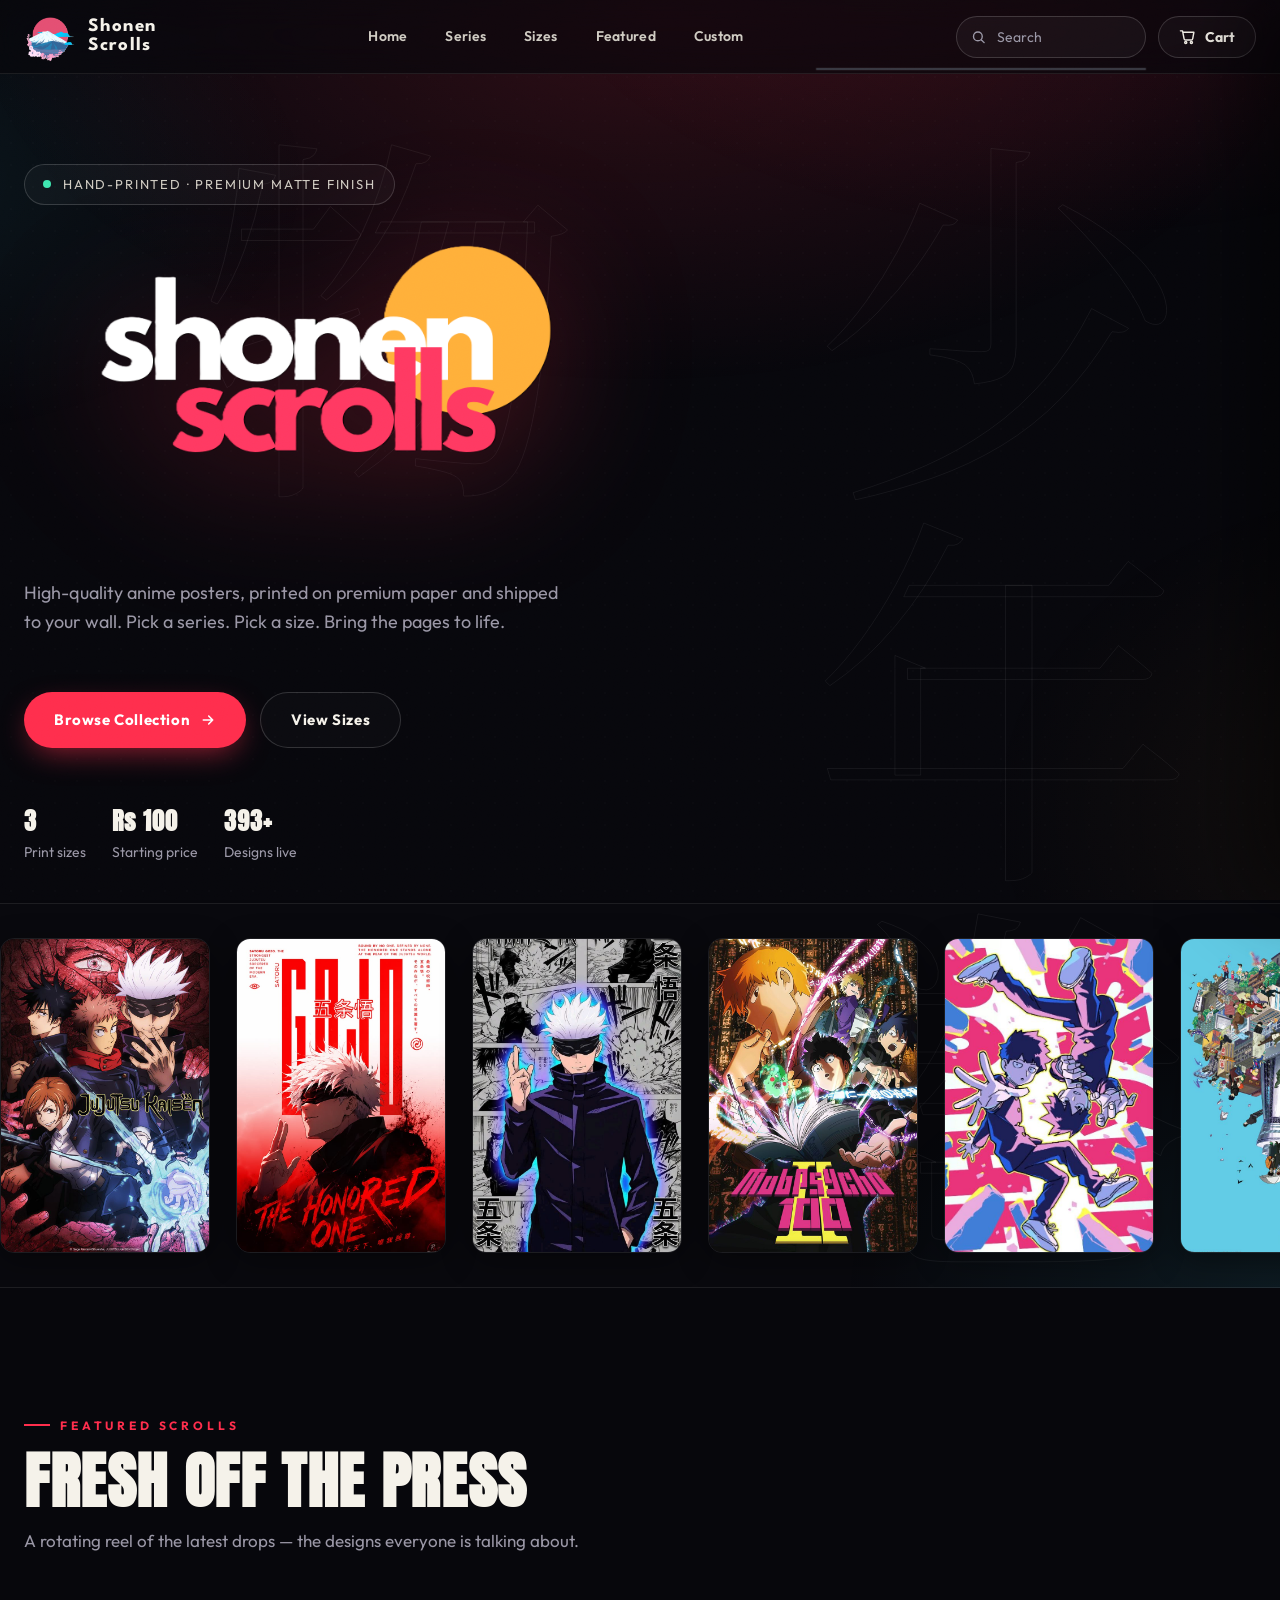
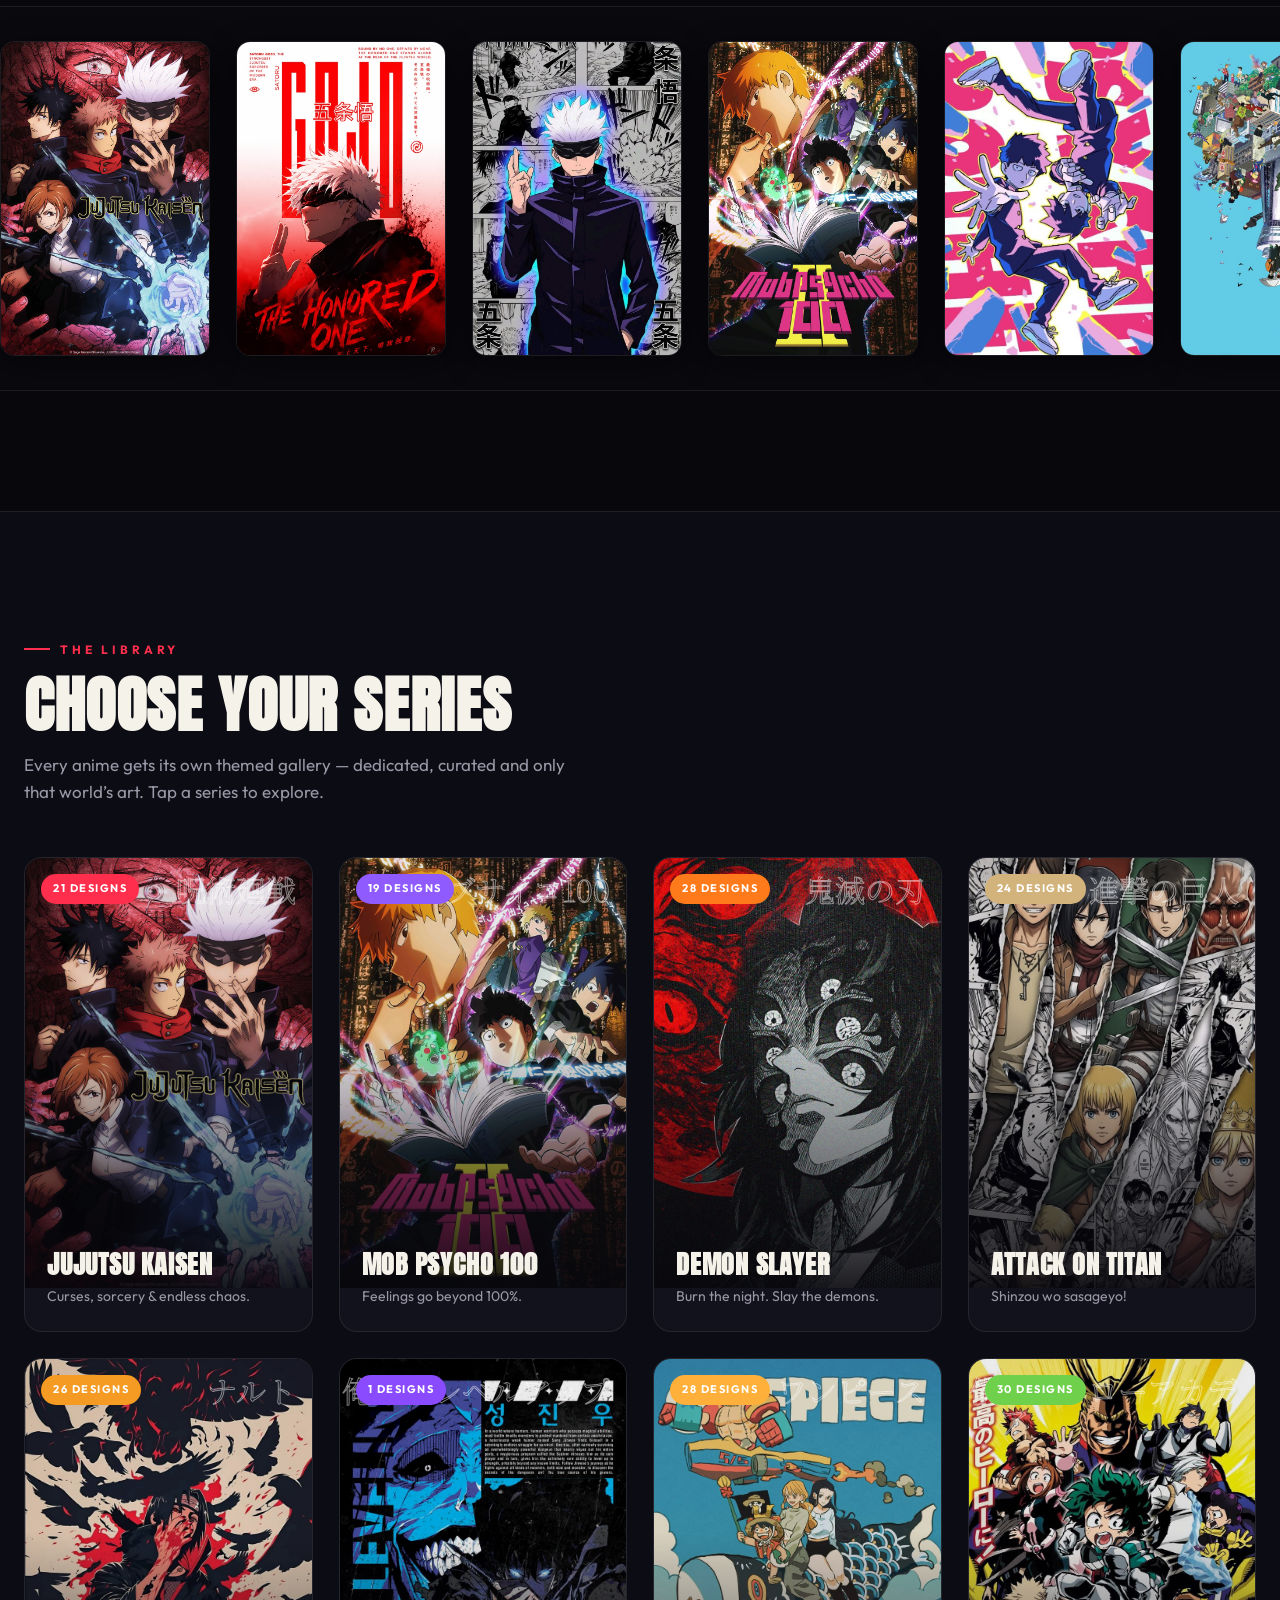
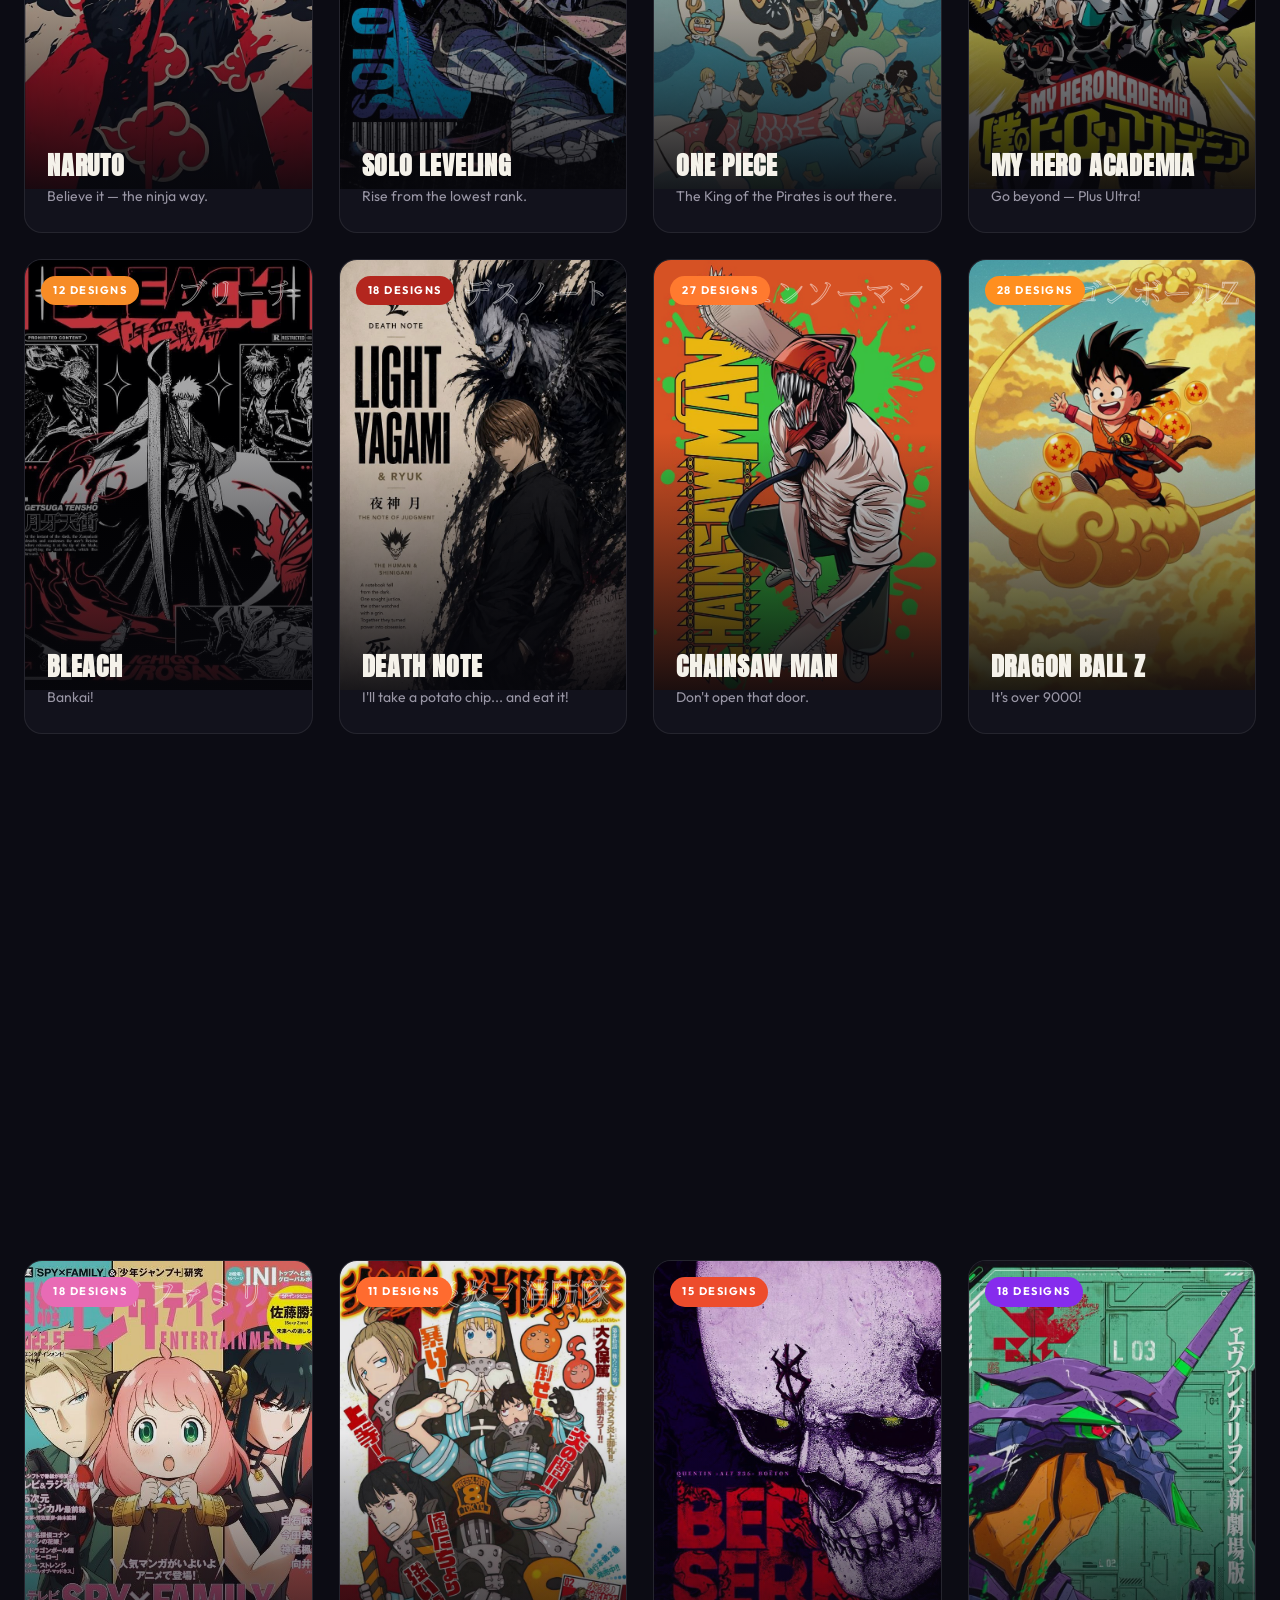
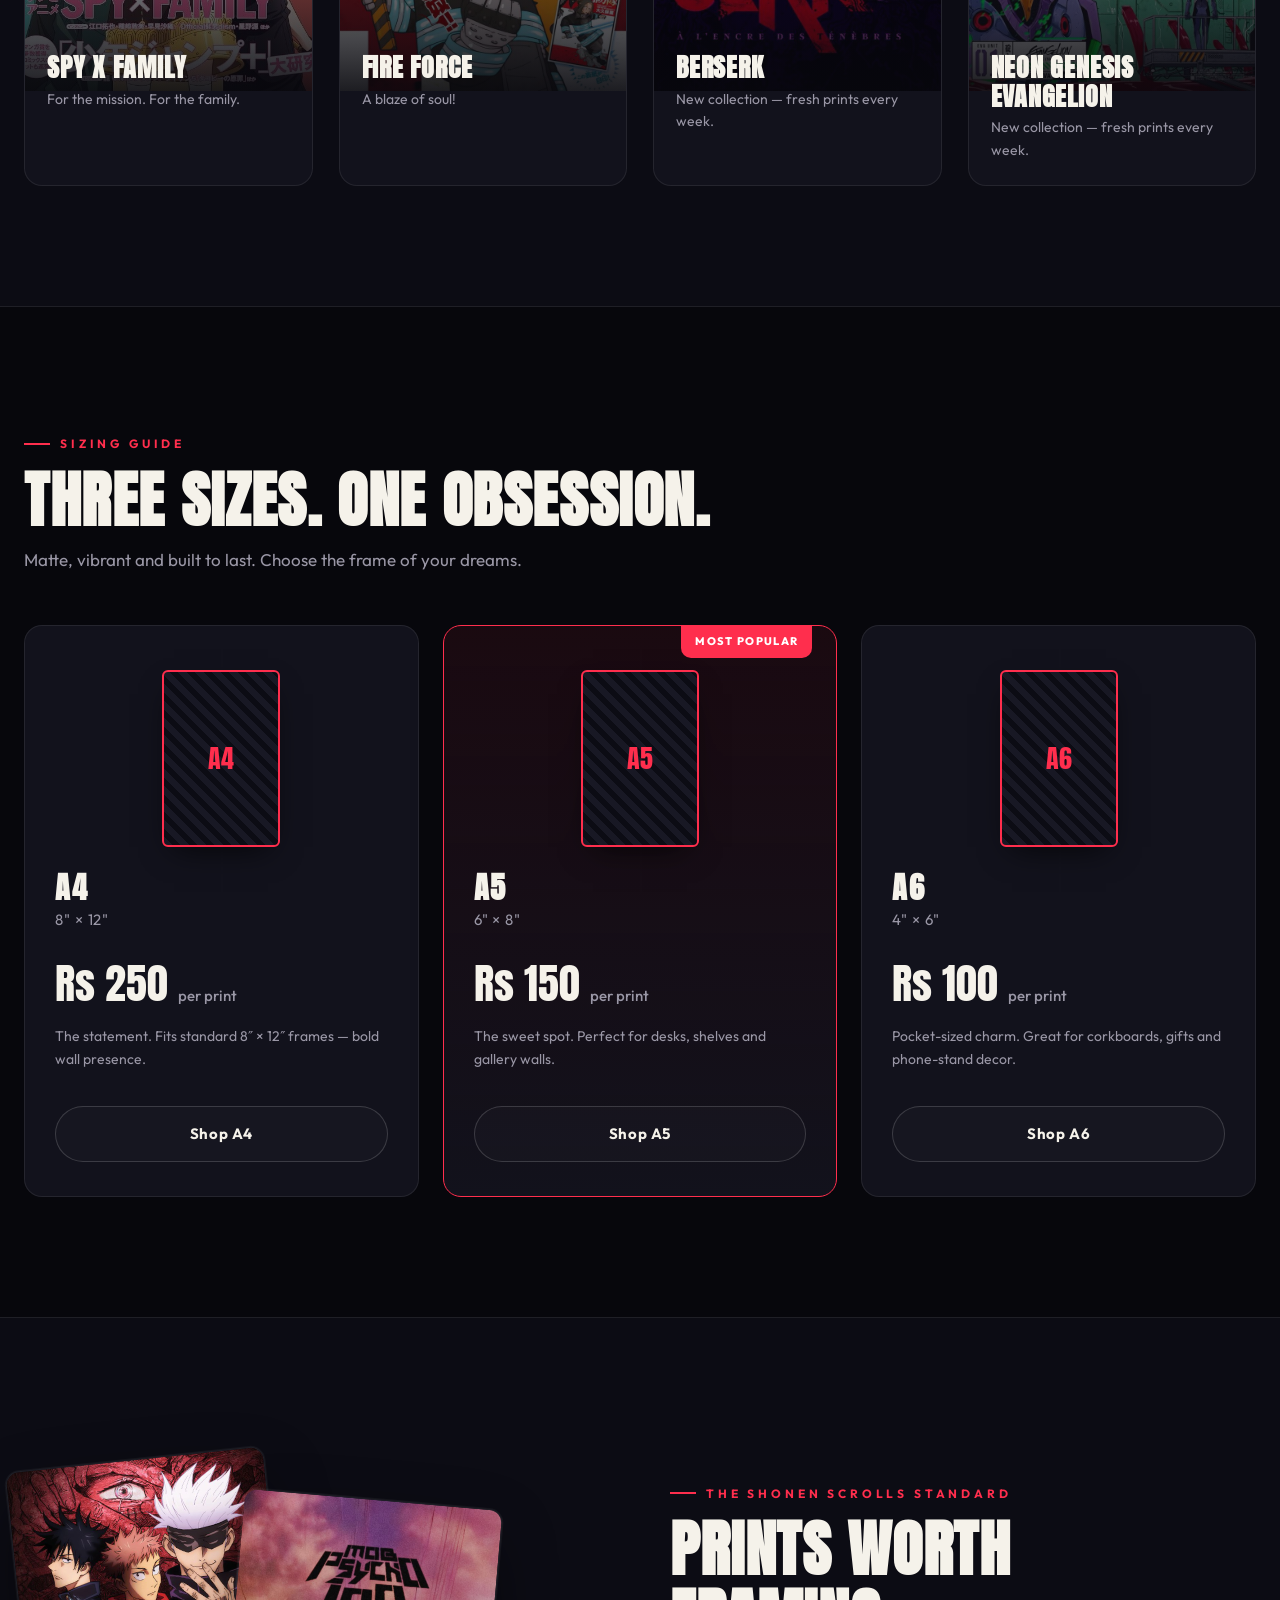
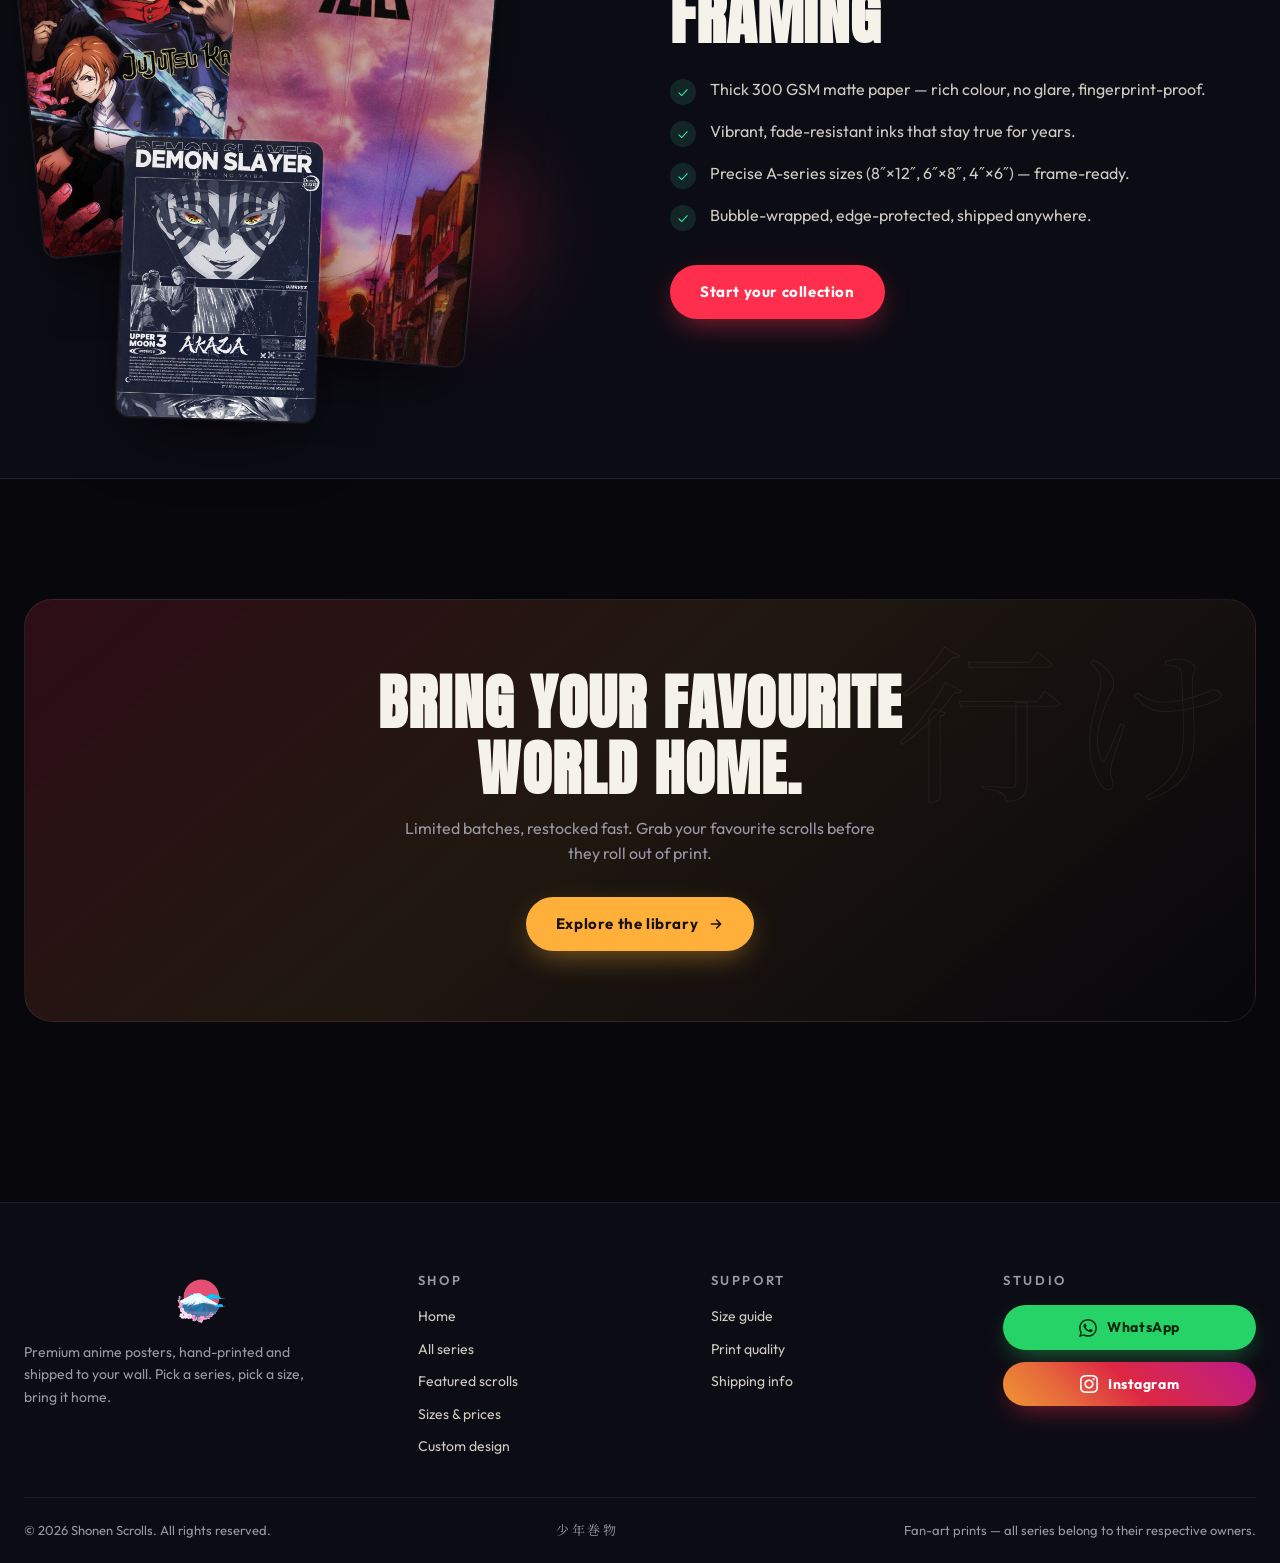
==== commit bfb81171: "Update paper to 300 GSM and add styled social buttons to footer" ====
--- a/index.html
+++ b/index.html
@@ -139,7 +139,7 @@
           <span class="kicker">The Shonen Scrolls standard</span>
           <h2 class="sec-title" style="margin-top:12px;">Prints worth<br />framing</h2>
           <ul class="split-points">
-            <li><span class="tick">✓</span> Thick 250 GSM matte paper — rich colour, no glare, fingerprint-proof.</li>
+            <li><span class="tick">✓</span> Thick 300 GSM matte paper — rich colour, no glare, fingerprint-proof.</li>
             <li><span class="tick">✓</span> Vibrant, fade-resistant inks that stay true for years.</li>
             <li><span class="tick">✓</span> Precise A-series sizes (8″×12″, 6″×8″, 4″×6″) — frame-ready.</li>
             <li><span class="tick">✓</span> Bubble-wrapped, edge-protected, shipped anywhere.</li>
--- a/css/style.css
+++ b/css/style.css
@@ -306,6 +306,25 @@
 .footer-links { display: grid; gap: 10px; }
 .footer-links a { color: var(--ink-dim); font-size: 14px; transition: color 0.2s, transform 0.2s; display: inline-flex; align-items: center; gap: 8px; }
 .footer-links a:hover { color: var(--accent); transform: translateX(3px); }
+.footer-social { display: grid; gap: 12px; }
+.social-btn {
+  display: inline-flex; align-items: center; justify-content: center; gap: 10px;
+  padding: 11px 18px; border-radius: 99px;
+  font-weight: 700; font-size: 14px; letter-spacing: 0.04em;
+  transition: transform 0.25s var(--ease), box-shadow 0.25s var(--ease), filter 0.25s;
+  overflow: hidden; white-space: nowrap;
+}
+.social-btn svg { width: 18px; height: 18px; flex: none; }
+.social-btn:hover { transform: translateY(-2px); }
+.social-btn:active { transform: scale(0.97); }
+.social-wa { background: #25D366; color: #06280f; box-shadow: 0 10px 26px -8px rgba(37, 211, 102, 0.55); }
+.social-wa:hover { box-shadow: 0 14px 34px -8px rgba(37, 211, 102, 0.75); }
+.social-ig {
+  background: linear-gradient(45deg, #f09433 0%, #e6683c 25%, #dc2743 50%, #cc2366 75%, #bc1888 100%);
+  color: #fff;
+  box-shadow: 0 10px 26px -8px rgba(220, 39, 67, 0.6);
+}
+.social-ig:hover { filter: brightness(1.1); box-shadow: 0 14px 34px -8px rgba(220, 39, 67, 0.85); }
 .footer-bottom { border-top: 1px solid var(--line); padding: 22px 0; display: flex; flex-wrap: wrap; gap: 12px; justify-content: space-between; color: var(--muted); font-size: 13px; }
 .footer-bottom .kanji { font-family: var(--font-kanji); letter-spacing: 0.2em; }
 
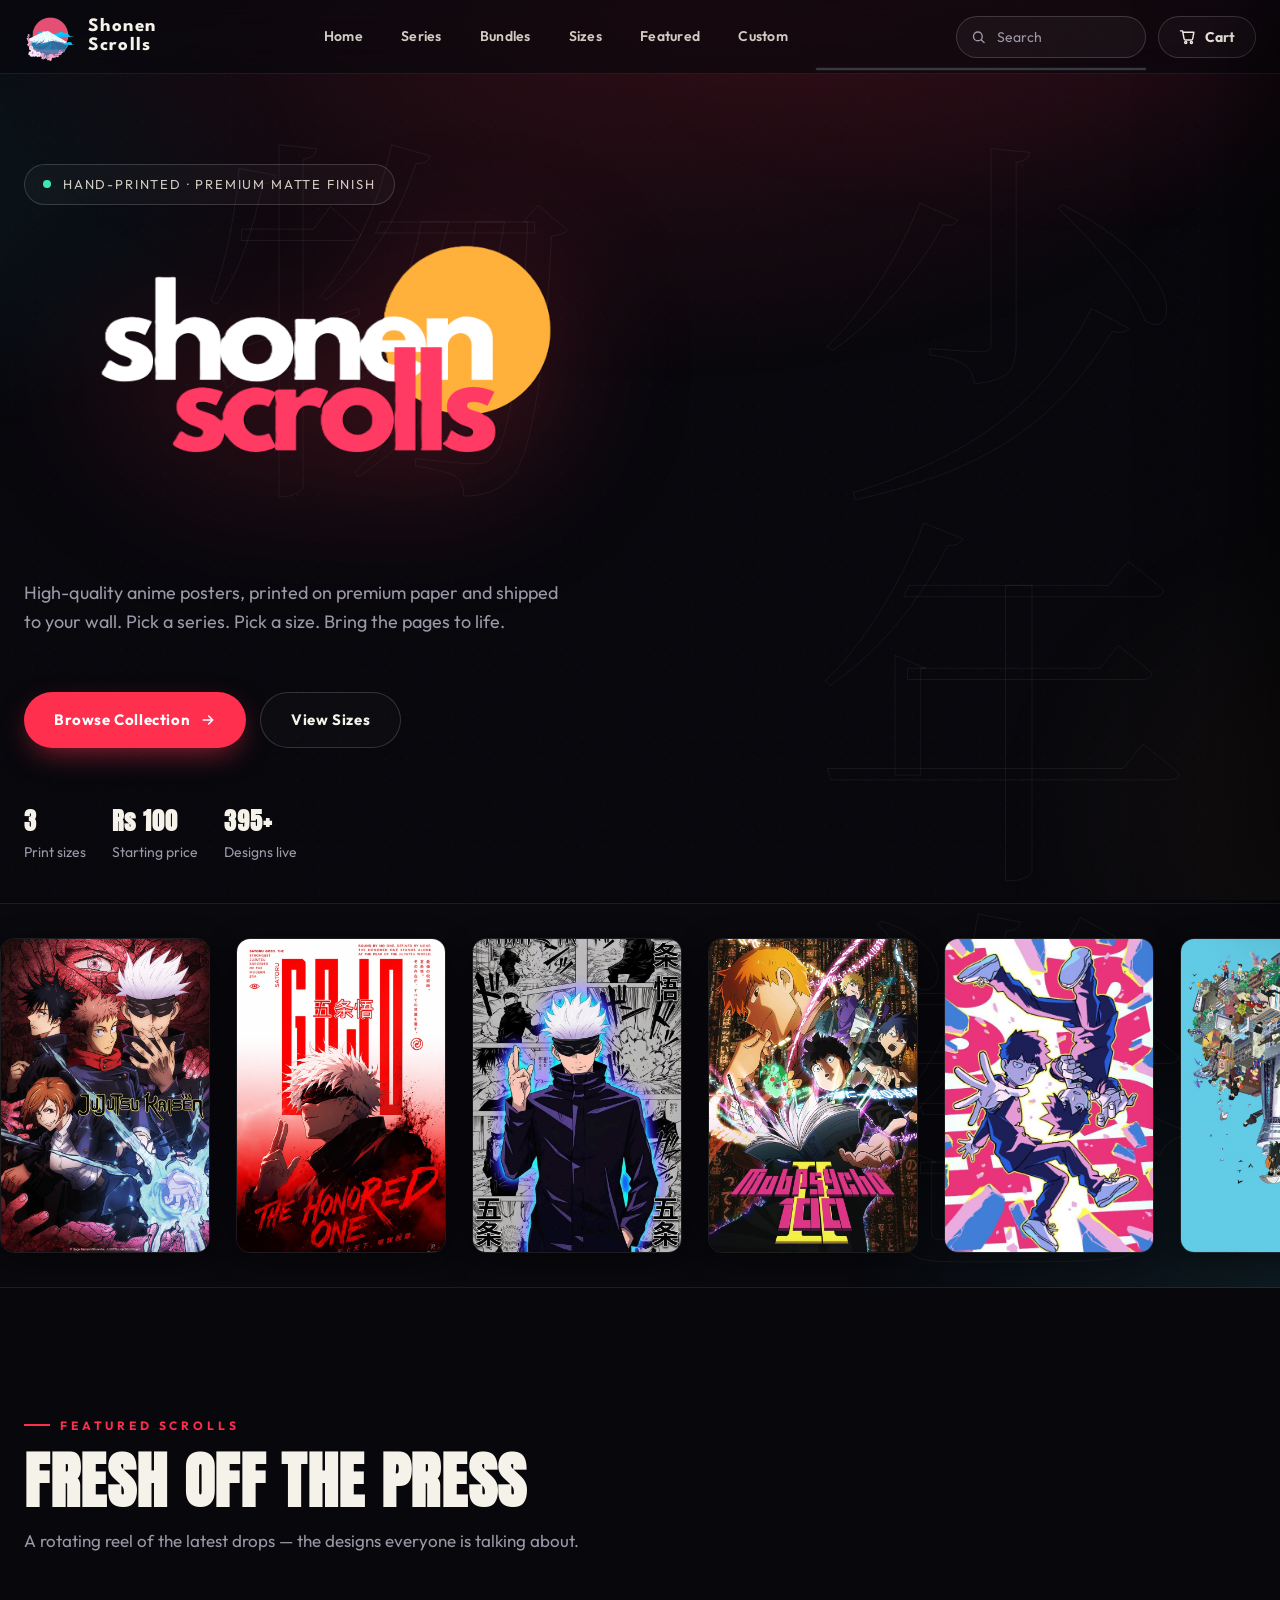
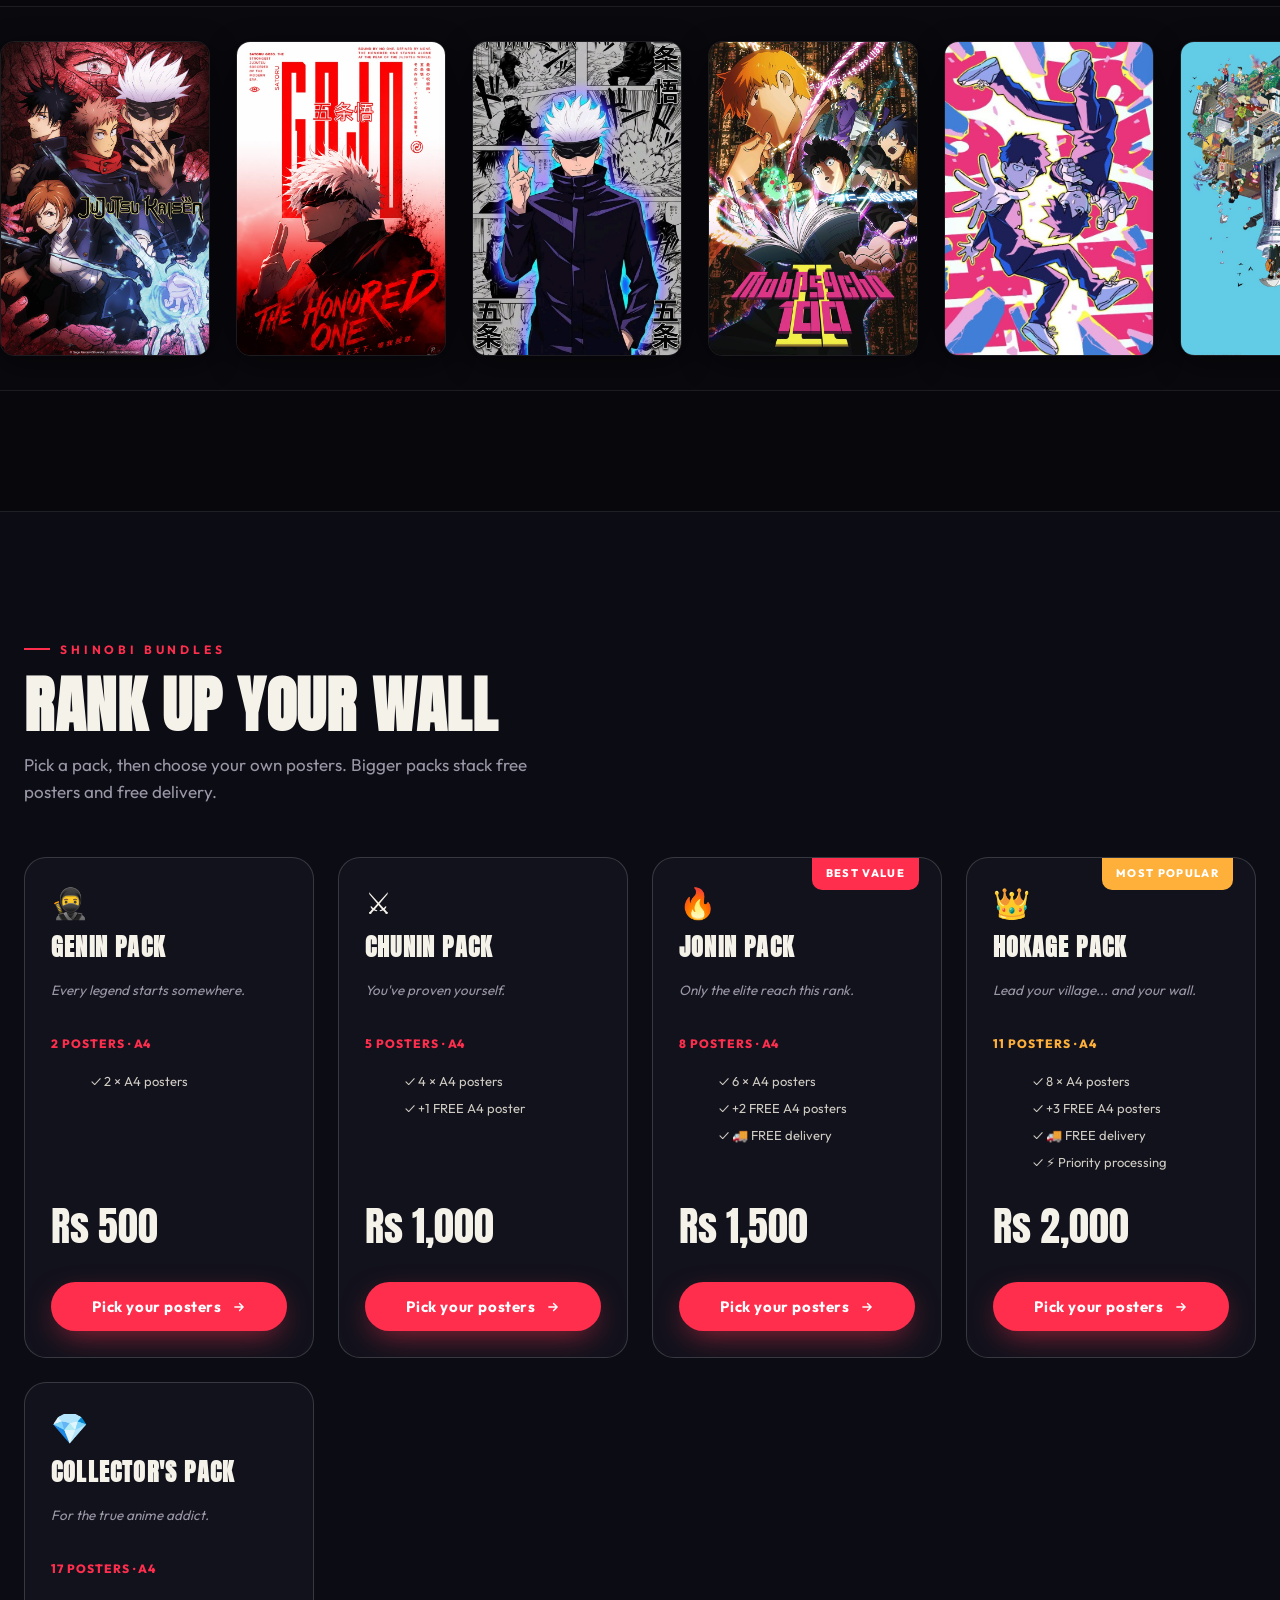
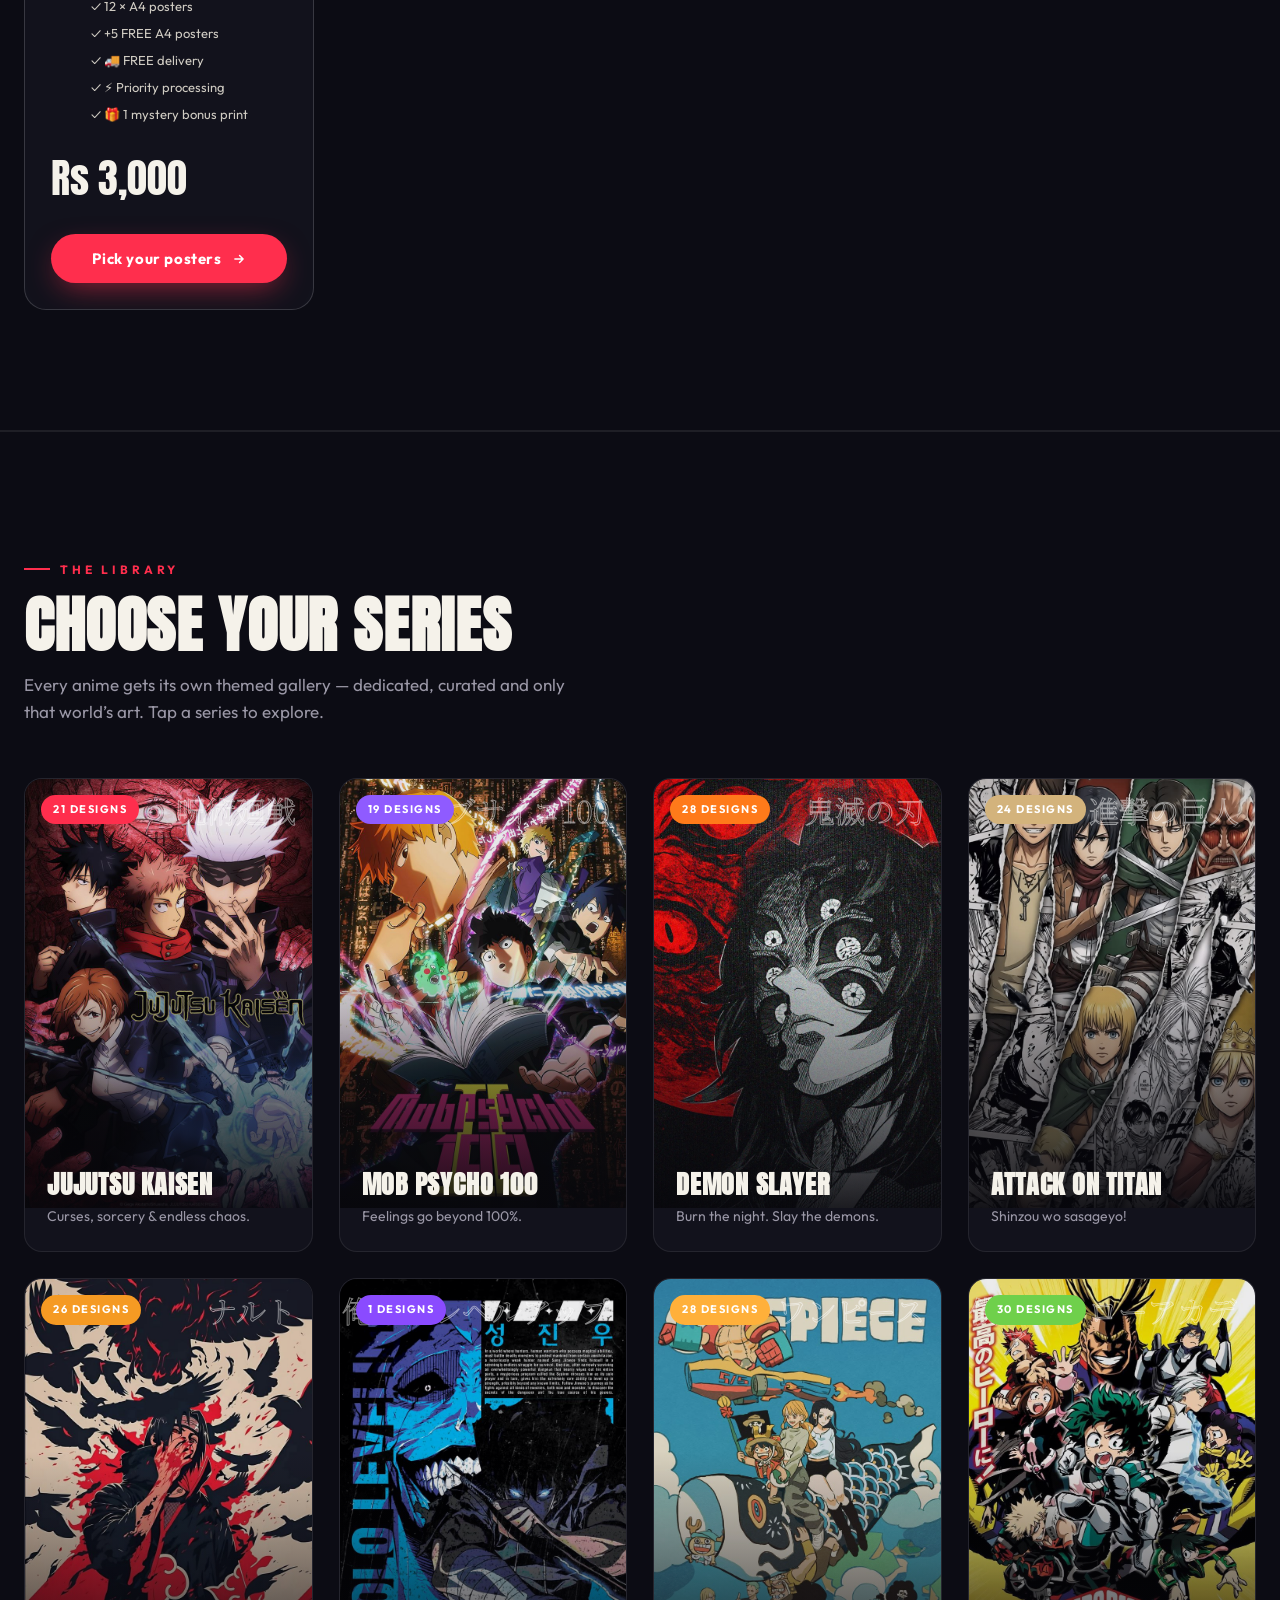
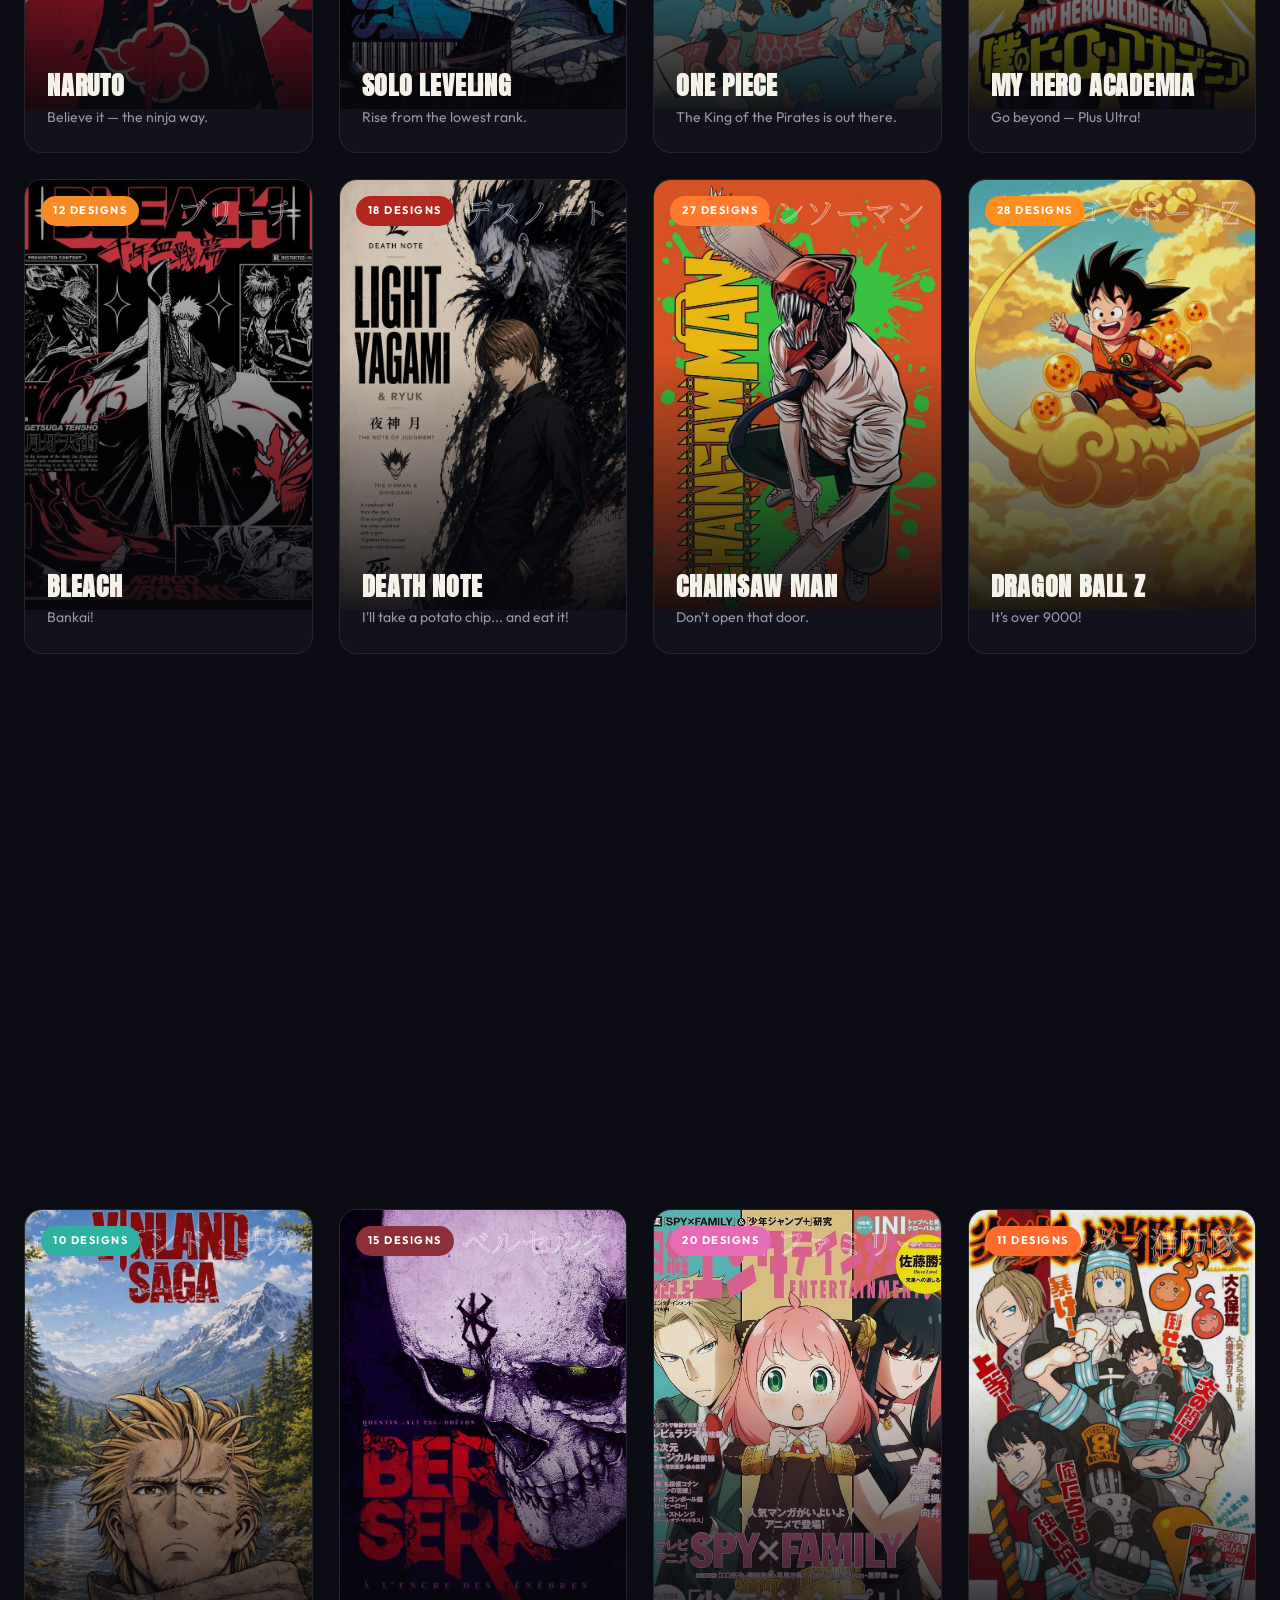
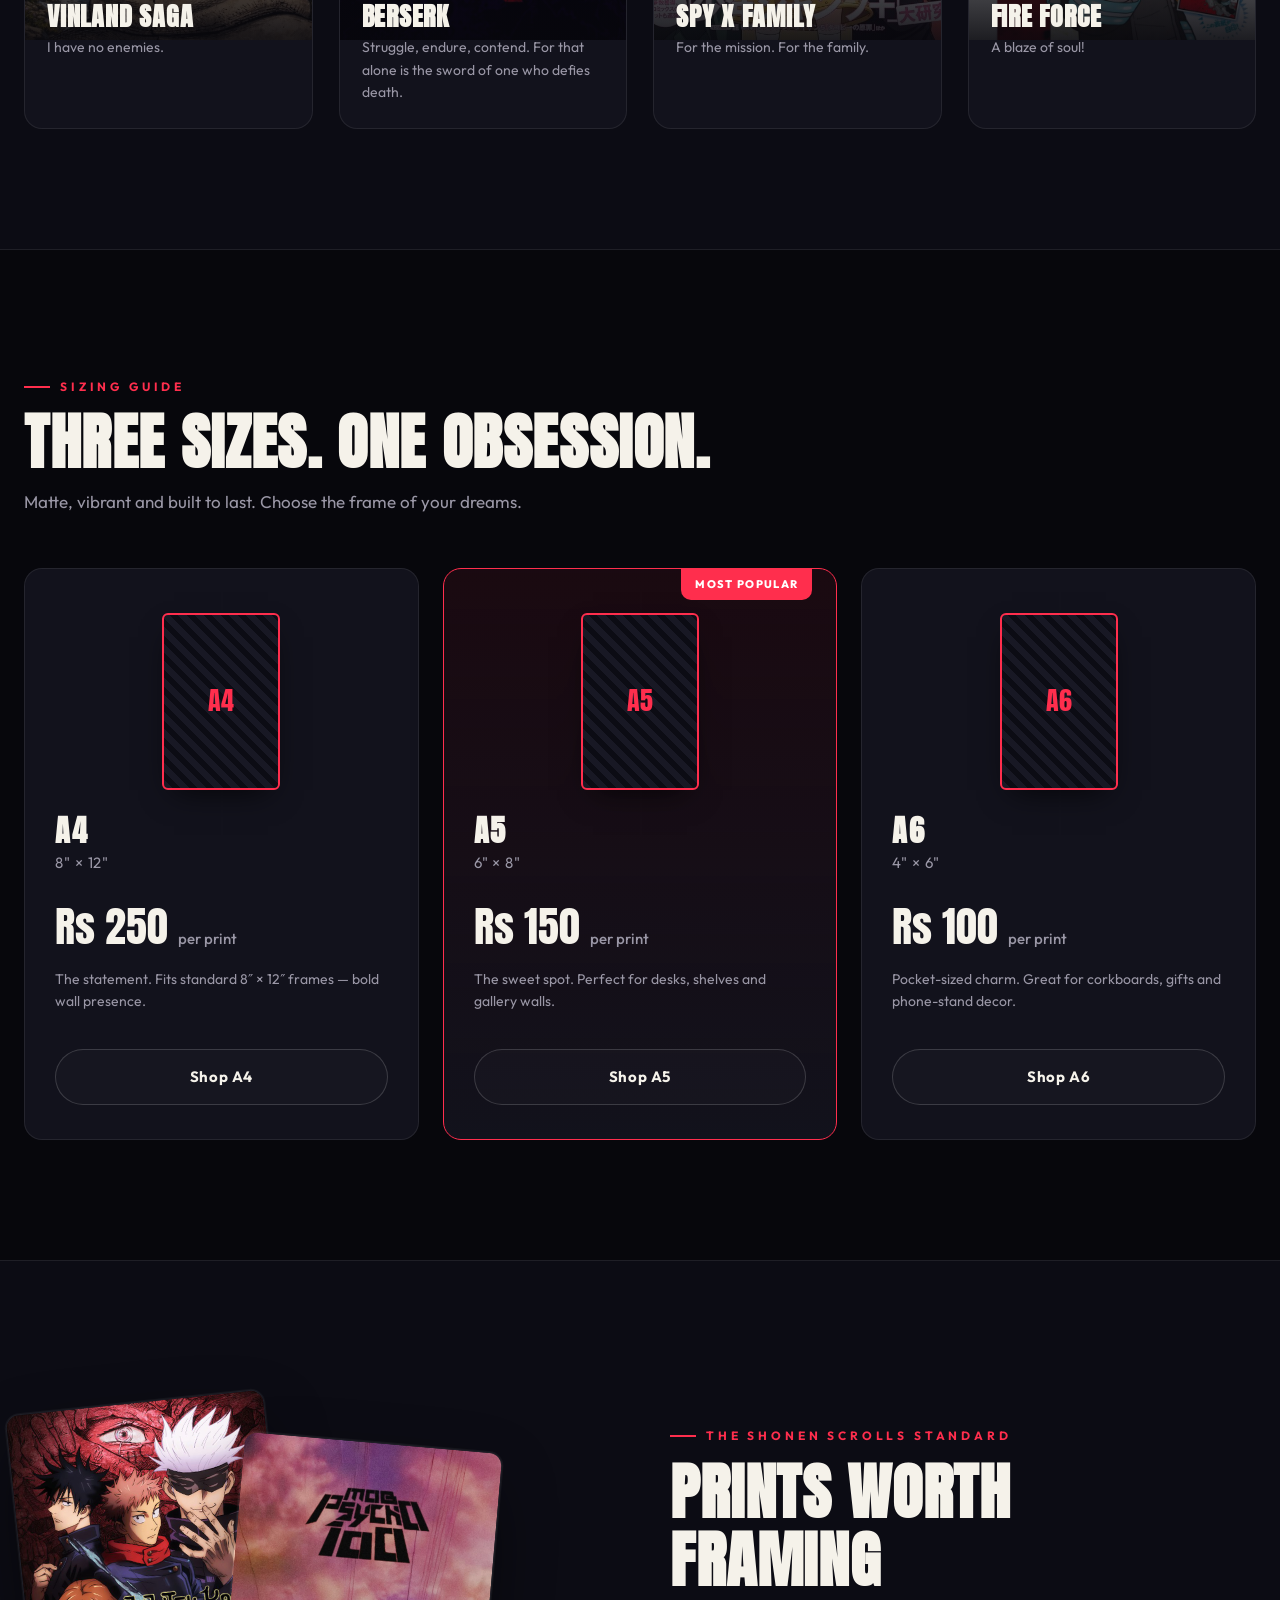
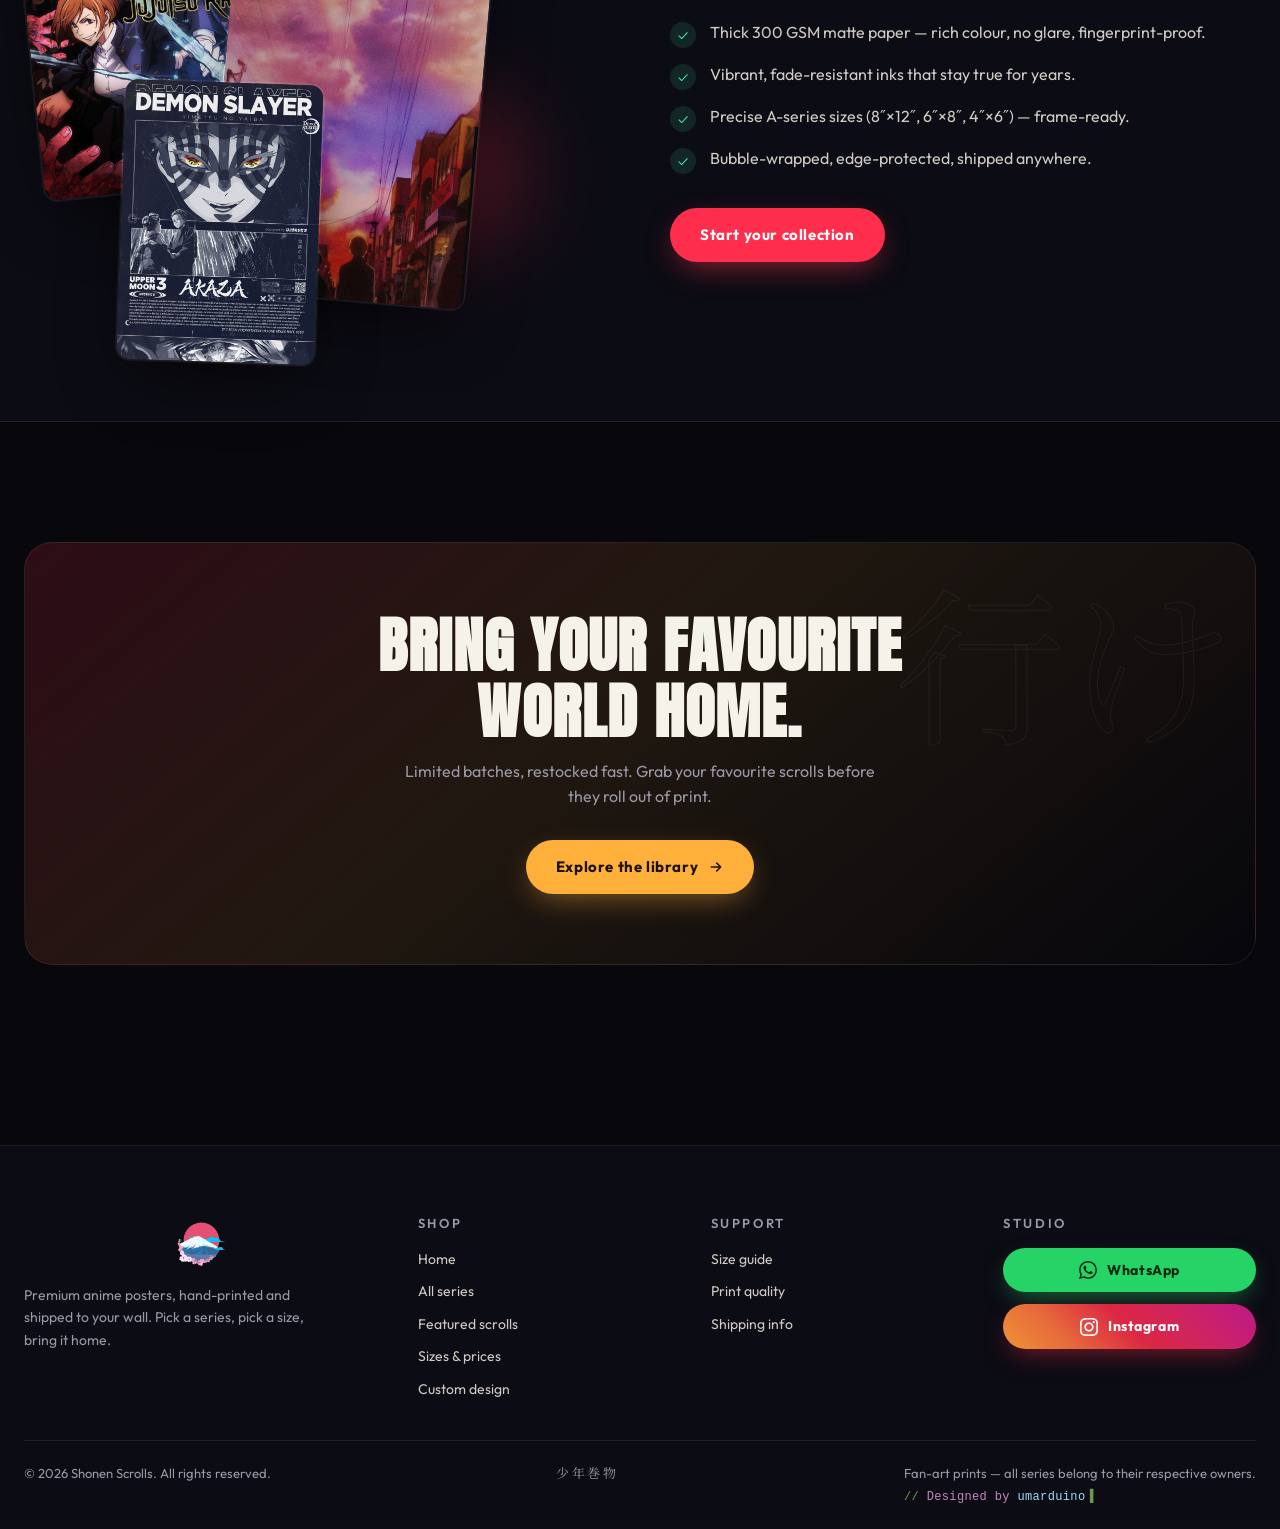
==== commit 0d088153: "Add shinobi bundle packs with in-site poster picker" ====
--- a/index.html
+++ b/index.html
@@ -29,6 +29,7 @@
       <nav class="nav-links">
         <a href="index.html">Home</a>
         <a href="index.html#animes">Series</a>
+        <a href="index.html#bundles">Bundles</a>
         <a href="index.html#sizes">Sizes</a>
         <a href="index.html#featured">Featured</a>
         <a href="custom.html">Custom</a>
@@ -54,6 +55,7 @@
   <nav class="mobile-menu" id="mobileMenu">
     <a href="index.html">Home</a>
     <a href="index.html#animes">Series</a>
+    <a href="index.html#bundles">Bundles</a>
     <a href="index.html#sizes">Sizes</a>
     <a href="index.html#featured">Featured</a>
     <a href="custom.html">Custom design</a>
@@ -98,6 +100,18 @@
         </div>
       </div>
       <div class="marquee reverse" id="featuredMarquee" aria-label="Featured posters carousel"></div>
+    </section>
+
+    <!-- ================= BUNDLES ================= -->
+    <section class="section" id="bundles" style="background: var(--bg-2); border-block: 1px solid var(--line);">
+      <div class="wrap">
+        <div class="sec-head reveal">
+          <span class="kicker">Shinobi Bundles</span>
+          <h2 class="sec-title">Rank up your wall</h2>
+          <p class="sec-sub">Pick a pack, then choose your own posters. Bigger packs stack free posters and free delivery.</p>
+        </div>
+        <div class="bundle-grid" id="bundleGrid"></div>
+      </div>
     </section>
 
     <!-- ================= ANIME GRID ================= -->
@@ -175,6 +189,7 @@
   <script src="js/site.js"></script>
   <script src="js/checkout.js"></script>
   <script src="js/gallery.js"></script>
+  <script src="js/bundles.js"></script>
   <script src="js/home.js"></script>
 </body>
 </html>
--- a/css/style.css
+++ b/css/style.css
@@ -114,6 +114,7 @@
 .btn-block { width: 100%; }
 .btn[disabled] { opacity: 0.45; cursor: not-allowed; transform: none !important; box-shadow: none !important; }
 .btn .badge-dot { width: 7px; height: 7px; border-radius: 50%; background: currentColor; }
+.btn-caret { width: 18px; height: 18px; flex: none; }
 
 /* ---------- navbar ---------- */
 .nav {
@@ -197,6 +198,7 @@
 }
 .hero-eyebrow .pulse { width: 8px; height: 8px; border-radius: 50%; background: var(--ok); box-shadow: 0 0 0 0 rgba(62, 230, 176, 0.6); animation: pulse 2s infinite; }
 @keyframes pulse { 0% { box-shadow: 0 0 0 0 rgba(62, 230, 176, 0.55); } 70% { box-shadow: 0 0 0 10px rgba(62, 230, 176, 0); } 100% { box-shadow: 0 0 0 0 rgba(62, 230, 176, 0); } }
+@keyframes blink { 0%, 50% { opacity: 1; } 50.01%, 100% { opacity: 0; } }
 .hero h1 {
   font-family: var(--font-display); text-transform: uppercase;
   font-size: clamp(58px, 10.5vw, 150px); line-height: 0.95; letter-spacing: 0.005em;
@@ -325,8 +327,13 @@
   box-shadow: 0 10px 26px -8px rgba(220, 39, 67, 0.6);
 }
 .social-ig:hover { filter: brightness(1.1); box-shadow: 0 14px 34px -8px rgba(220, 39, 67, 0.85); }
-.footer-bottom { border-top: 1px solid var(--line); padding: 22px 0; display: flex; flex-wrap: wrap; gap: 12px; justify-content: space-between; color: var(--muted); font-size: 13px; }
-.footer-bottom .kanji { font-family: var(--font-kanji); letter-spacing: 0.2em; }
+.footer-bottom { border-top: 1px solid var(--line); padding: 22px 0; display: flex; flex-wrap: wrap; gap: 12px; justify-content: space-between; color: var(--muted); font-size: 13px; }.footer-bottom .kanji { font-family: var(--font-kanji); letter-spacing: 0.2em; }
+.footer-bottom .credit { display: block; margin-top: 4px; font-family: 'Consolas', 'Courier New', monospace; font-size: 12px; letter-spacing: 0.03em; color: #d4d4d4; }
+.footer-bottom .credit::before { content: '// '; color: #6a9955; }
+.footer-bottom .credit .k { color: #c586c0; }
+.footer-bottom .credit a { color: #9cdcfe; text-decoration: none; }
+.footer-bottom .credit a:hover { text-decoration: underline; text-shadow: 0 0 14px rgba(156, 220, 254, 0.45); }
+.footer-bottom .credit::after { content: '▍'; color: #6a9955; margin-left: 4px; animation: blink 1.1s steps(1) infinite; }
 
 /* ============================================================
    ANIME GALLERY PAGE
@@ -372,7 +379,7 @@
 .poster-card .imgwrap .zoom { position: absolute; top: 14px; right: 14px; width: 36px; height: 36px; border-radius: 50%; background: rgba(7, 7, 12, 0.55); backdrop-filter: blur(6px); display: grid; place-items: center; opacity: 0; transform: scale(0.8); transition: 0.3s var(--ease); }
 .poster-card:hover .imgwrap .zoom { opacity: 1; transform: scale(1); }
 .poster-card .body { padding: 18px 20px 22px; display: flex; flex-direction: column; gap: 14px; flex: 1; }
-.poster-card .body .name { font-family: var(--font-display); text-transform: uppercase; font-size: 21px; letter-spacing: 0.04em; }
+.poster-card .body .name { font-family: var(--font-display); text-transform: uppercase; font-size: 21px; letter-spacing: 0.04em; line-height: 1.15; min-height: 2.3em; display: -webkit-box; -webkit-line-clamp: 2; -webkit-box-orient: vertical; overflow: hidden; }
 .poster-card .body .name a { color: inherit; text-decoration: none; background-image: linear-gradient(currentColor, currentColor); background-size: 0 2px; background-repeat: no-repeat; background-position: left bottom; transition: background-size 0.35s var(--ease), color 0.35s; }
 .poster-card .body .name a:hover { color: var(--a1); background-size: 100% 2px; }
 .poster-card.flash { animation: flashPulse 2.4s var(--ease); }
@@ -381,9 +388,13 @@
   12% { box-shadow: 0 0 0 3px var(--a1), 0 0 60px -6px var(--a1-glow, rgba(255, 46, 77, 0.55)); transform: translateY(-6px) scale(1.01); }
 }
 .poster-card .body .sub { color: var(--muted); font-size: 13px; }
+.ref { font-size: 0.82em; letter-spacing: 0.05em; color: var(--a2, var(--accent-2)); font-weight: 700; white-space: nowrap; }
 
 /* size picker */
-.sizes-pick { display: grid; grid-template-columns: repeat(3, 1fr); gap: 8px; }
+.sizes-pick { display: grid; grid-template-columns: repeat(3, 1fr); gap: 8px; margin-top: auto; }
+.poster-card.needs-size .sizes-pick .opt { border-color: var(--danger); }
+.poster-card.needs-size { animation: needsSize 0.5s var(--ease) 2; }
+@keyframes needsSize { 0%, 100% { box-shadow: 0 0 0 0 rgba(255, 77, 94, 0); } 50% { box-shadow: 0 0 0 3px rgba(255, 77, 94, 0.45); } }
 .size-opt { position: relative; cursor: pointer; min-width: 0; }
 .size-opt input { position: absolute; opacity: 0; pointer-events: none; z-index: -1; }
 .size-opt .opt {
@@ -456,6 +467,9 @@
 .cart-total { display: flex; justify-content: space-between; align-items: baseline; margin-bottom: 16px; }
 .cart-total .lbl { color: var(--muted); font-size: 14px; letter-spacing: 0.1em; text-transform: uppercase; }
 .cart-total .amt { font-family: var(--font-display); font-size: 34px; color: var(--a1, var(--accent)); }
+.cart-total.cart-ship { margin-bottom: 4px; }
+.cart-total.cart-ship .lbl { font-size: 12px; }
+.cart-total.cart-ship .amt { font-size: 16px; color: var(--muted); }
 .cart-note { font-size: 12px; color: var(--muted); margin-top: 12px; text-align: center; }
 
 /* ============================================================
@@ -485,11 +499,13 @@
 }
 .field textarea { resize: vertical; min-height: 84px; }
 .field input:focus, .field textarea:focus { outline: none; border-color: var(--a1, var(--accent)); box-shadow: 0 0 0 3px color-mix(in srgb, var(--a1, var(--accent)) 18%, transparent); }
-.field input.invalid { border-color: var(--danger); }
+.field input.invalid, .field textarea.invalid { border-color: var(--danger); }
 .order-summary { margin-top: 24px; border: 1px solid var(--line); border-radius: 16px; padding: 18px 20px; background: var(--bg-2); }
 .order-summary h4 { font-size: 13px; letter-spacing: 0.14em; text-transform: uppercase; color: var(--muted); margin-bottom: 12px; }
 .order-summary .os-line { display: flex; justify-content: space-between; font-size: 14px; padding: 7px 0; color: var(--ink-dim); }
 .order-summary .os-line b { color: var(--ink); }
+.order-summary .os-ship { color: var(--muted); font-size: 13px; border-top: 1px dashed var(--line-strong); margin-top: 6px; padding-top: 10px; }
+.order-summary .os-ship b { color: var(--muted); }
 .order-summary .os-total { border-top: 1px dashed var(--line-strong); margin-top: 8px; padding-top: 14px; font-size: 16px; font-weight: 800; color: var(--ink); display: flex; justify-content: space-between; }
 .order-summary .os-total span { color: var(--a1, var(--accent)); font-family: var(--font-display); font-size: 26px; }
 .modal-actions { display: grid; gap: 12px; margin-top: 24px; }
@@ -507,7 +523,7 @@
 .lightbox { position: fixed; inset: 0; z-index: 95; display: none; align-items: center; justify-content: center; background: rgba(4, 4, 8, 0.92); backdrop-filter: blur(10px); padding: 30px; }
 .lightbox.open { display: flex; }
 .lightbox img { max-width: min(560px, 100%); max-height: 86vh; border-radius: 16px; box-shadow: 0 30px 100px rgba(0, 0, 0, 0.7); animation: pop 0.3s var(--ease); }
-.lightbox .lb-cap { position: absolute; bottom: 28px; left: 0; right: 0; text-align: center; color: var(--muted); font-size: 14px; letter-spacing: 0.1em; text-transform: uppercase; }
+.lightbox .lb-cap { position: absolute; bottom: 14px; left: 0; right: 0; text-align: center; color: var(--muted); font-size: 14px; letter-spacing: 0.1em; text-transform: uppercase; }
 .lightbox .lb-nav { position: absolute; top: 50%; transform: translateY(-50%); width: 46px; height: 46px; border-radius: 50%; border: 1px solid var(--line-strong); background: rgba(18, 18, 28, 0.7); background-repeat: no-repeat; background-position: center; background-size: 18px; transition: 0.2s; }
 .lightbox .lb-nav:hover { border-color: var(--a1); background-color: var(--a1); }
 .lightbox .lb-prev { left: 22px; background-image: url('../assets/caret-left.svg'); }
@@ -668,6 +684,80 @@
 .custom-total p { color: var(--muted); font-size: 13px; line-height: 1.55; }
 .custom-note { text-align: center; color: var(--muted); margin-top: 28px; font-size: 14px; }
 
+/* ============================================================
+   SHINOBU BUNDLES
+   ============================================================ */
+.bundle-grid { display: grid; grid-template-columns: repeat(auto-fit, minmax(240px, 1fr)); gap: 24px; }
+.bundle-card {
+  position: relative; display: flex; flex-direction: column; gap: 6px; padding: 30px 26px 26px;
+  border: 1px solid var(--line-strong); border-radius: 22px; background: var(--surface);
+  transition: transform 0.3s var(--ease), border-color 0.3s, box-shadow 0.3s; overflow: hidden;
+}
+.bundle-card:hover { transform: translateY(-6px); border-color: var(--a1); box-shadow: 0 20px 60px -20px rgba(0, 0, 0, 0.7); }
+.bundle-badge {
+  position: absolute; top: 0; right: 22px; background: var(--a1); color: #fff; font-size: 11px; font-weight: 800;
+  letter-spacing: 0.12em; padding: 7px 14px; border-radius: 0 0 10px 10px; text-transform: uppercase;
+}
+.bundle-rank { font-size: 30px; line-height: 1; }
+.bundle-name { font-family: var(--font-display); text-transform: uppercase; font-size: 24px; letter-spacing: 0.05em; margin-top: 10px; }
+.bundle-tag { color: var(--muted); font-size: 13.5px; font-style: italic; min-height: 2.4em; }
+.bundle-count { font-size: 12px; font-weight: 800; letter-spacing: 0.08em; color: var(--a1, var(--accent)); text-transform: uppercase; margin-top: 2px; }
+.bundle-feats { list-style: none; margin: 12px 0 6px; display: flex; flex-direction: column; gap: 6px; flex: 1; }
+.bundle-feats li { font-size: 13px; color: var(--ink-dim); }
+.bundle-price { font-family: var(--font-display); font-size: 40px; margin: 10px 0 18px; color: var(--ink); }
+.bundle-card .btn { margin-top: auto; }
+
+/* bundle picker modal */
+.bundle-picker { width: min(900px, 100%); }
+.bundle-picker .bp-head { display: flex; align-items: flex-start; justify-content: space-between; gap: 18px; margin-bottom: 16px; }
+.bundle-picker .bp-head h2 { font-size: 26px; }
+.bundle-picker .bp-head-price { text-align: right; }
+.bundle-picker .bp-head-price { font-family: var(--font-display); font-size: 30px; color: var(--a1, var(--accent)); white-space: nowrap; }
+.bundle-picker .bp-head-price small { display: block; font-family: var(--font-body); font-size: 12px; color: var(--muted); font-weight: 600; text-transform: uppercase; letter-spacing: 0.06em; }
+.bp-search input {
+  width: 100%; background: var(--bg-2); border: 1px solid var(--line-strong); color: var(--ink);
+  border-radius: 12px; padding: 12px 15px; font-family: inherit; font-size: 14px;
+}
+.bp-search input:focus { outline: none; border-color: var(--a1, var(--accent)); }
+.bp-count { font-size: 13px; font-weight: 800; letter-spacing: 0.08em; text-transform: uppercase; color: var(--a1, var(--accent)); margin: 14px 2px 10px; }
+.bp-scroll { max-height: 52vh; overflow-y: auto; border: 1px solid var(--line); border-radius: 14px; background: var(--bg-2); padding: 14px; }
+.bp-group + .bp-group { margin-top: 18px; }
+.bp-group h5 { font-size: 12px; font-weight: 800; letter-spacing: 0.1em; text-transform: uppercase; color: var(--muted); margin-bottom: 10px; display: flex; align-items: center; justify-content: space-between; }
+.bp-group h5 span { background: var(--surface-2); border: 1px solid var(--line); border-radius: 99px; padding: 2px 9px; font-size: 11px; }
+.bp-row { display: grid; grid-template-columns: repeat(auto-fill, minmax(104px, 1fr)); gap: 10px; }
+.bp-item {
+  position: relative; border-radius: 12px; overflow: hidden; border: 2px solid var(--line-strong);
+  background: var(--surface); padding: 0; aspect-ratio: 2 / 3; cursor: pointer; transition: border-color 0.2s, transform 0.2s;
+}
+.bp-item:hover { border-color: var(--a1); transform: translateY(-2px); }
+.bp-item.on { border-color: var(--a1, var(--accent)); box-shadow: 0 0 0 3px color-mix(in srgb, var(--a1, var(--accent)) 22%, transparent); }
+.bp-item.full { animation: needsSize 0.5s var(--ease) 2; }
+.bp-item img { width: 100%; height: 100%; object-fit: cover; }
+.bp-tick {
+  position: absolute; top: 6px; left: 6px; width: 22px; height: 22px; border-radius: 50%;
+  background: var(--a1, var(--accent)); color: #fff; font-size: 12px; font-weight: 800; display: grid; place-items: center;
+  opacity: 0; transform: scale(0.6); transition: 0.2s var(--ease);
+}
+.bp-item.on .bp-tick { opacity: 1; transform: scale(1); }
+.bp-name {
+  position: absolute; left: 0; right: 0; bottom: 0; padding: 16px 8px 7px; text-align: left;
+  background: linear-gradient(transparent, rgba(7, 7, 12, 0.9)); color: #fff; font-size: 11px; font-weight: 700;
+  line-height: 1.3; white-space: nowrap; overflow: hidden; text-overflow: ellipsis;
+}
+.bp-name i { display: block; font-style: normal; font-weight: 500; color: rgba(255, 255, 255, 0.6); font-size: 10px; }
+
+/* cart drawer — bundle line */
+.cart-item .ci-thumb.ci-bundle {
+  width: 66px; height: 88px; border-radius: 8px; flex: 0 0 66px;
+  border: 1px solid var(--line-strong); background: var(--surface); display: grid; place-items: center; font-size: 30px;
+}
+.cart-item .ci-picks { display: flex; flex-wrap: wrap; gap: 4px; margin-top: 6px; }
+.cart-item .ci-picks span {
+  font-size: 10.5px; color: var(--ink-dim); border: 1px solid var(--line); background: var(--surface);
+  border-radius: 99px; padding: 2px 8px; max-width: 140px; white-space: nowrap; overflow: hidden; text-overflow: ellipsis;
+}
+.cart-item .ci-picks span.more { color: var(--muted); border-style: dashed; }
+
 @media (max-width: 900px) {
   .steps { grid-template-columns: 1fr; }
   .custom-panel { grid-template-columns: 1fr; padding: 26px; }
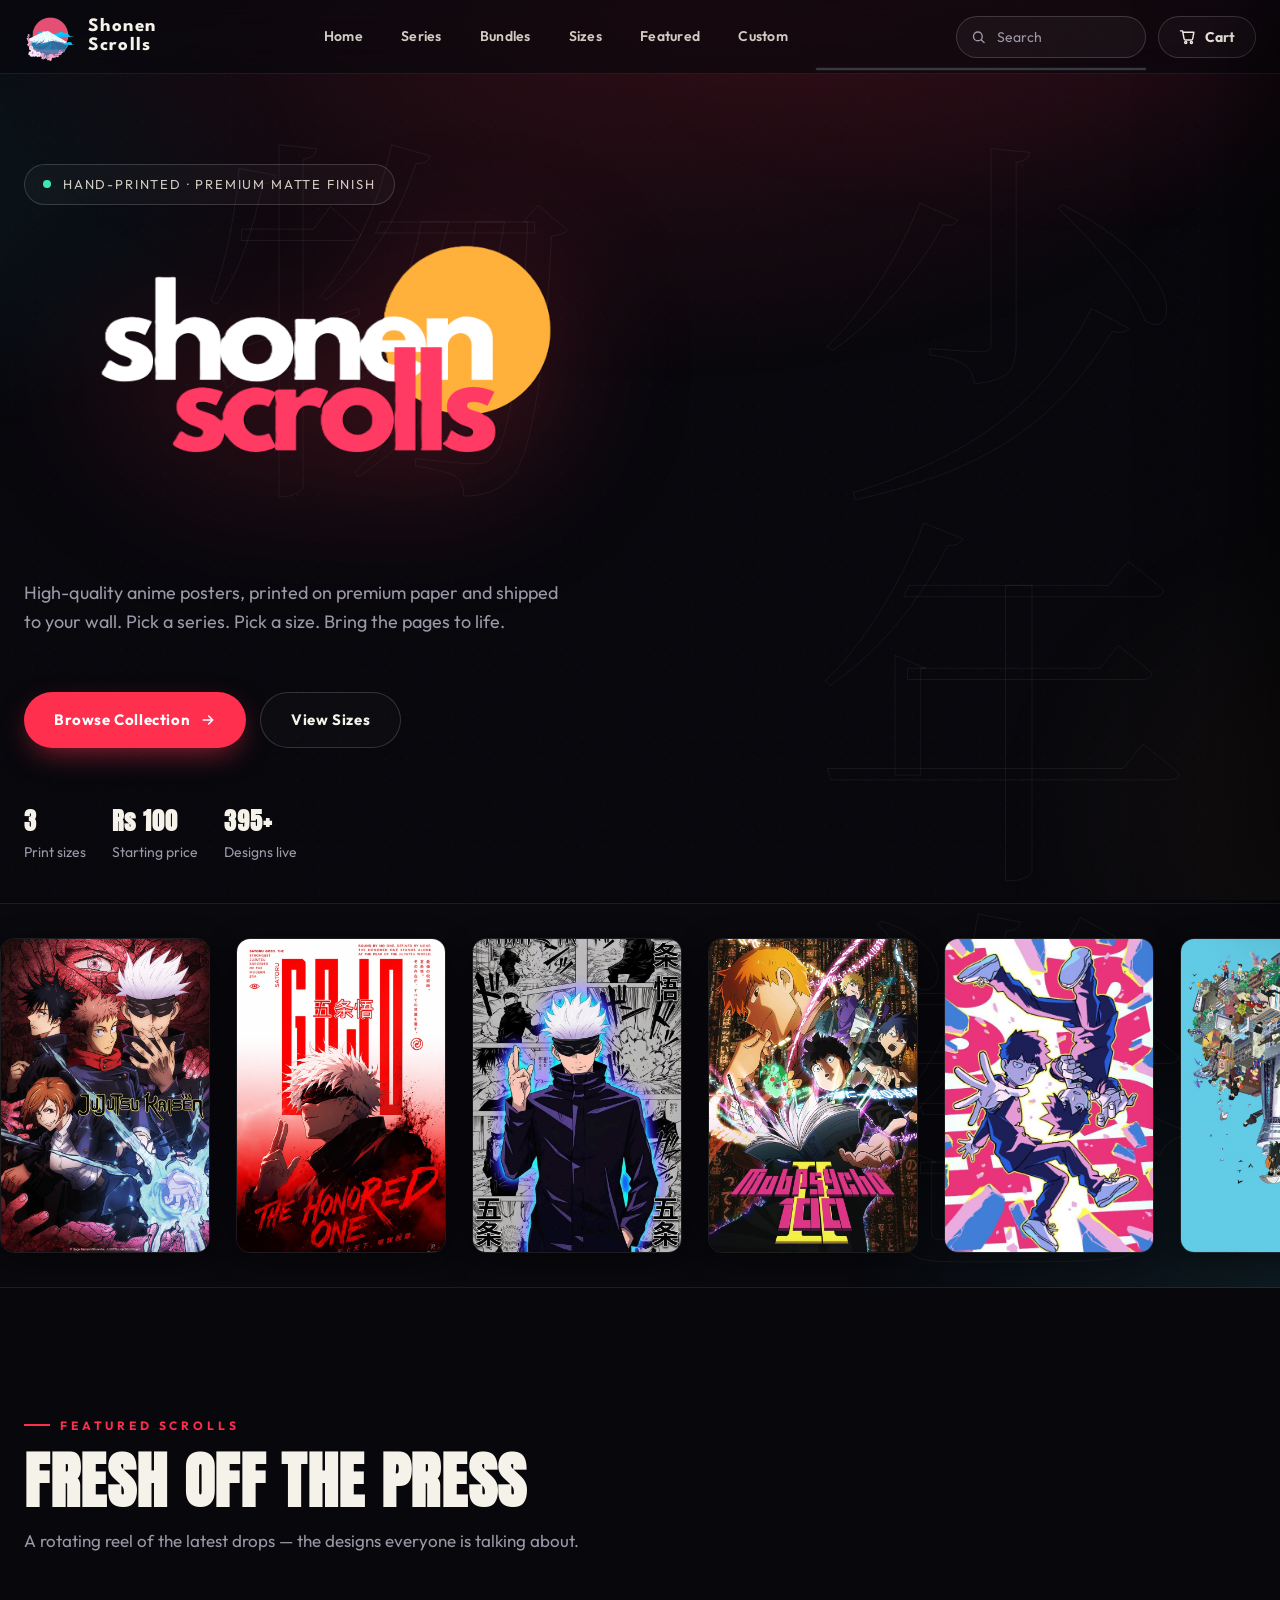
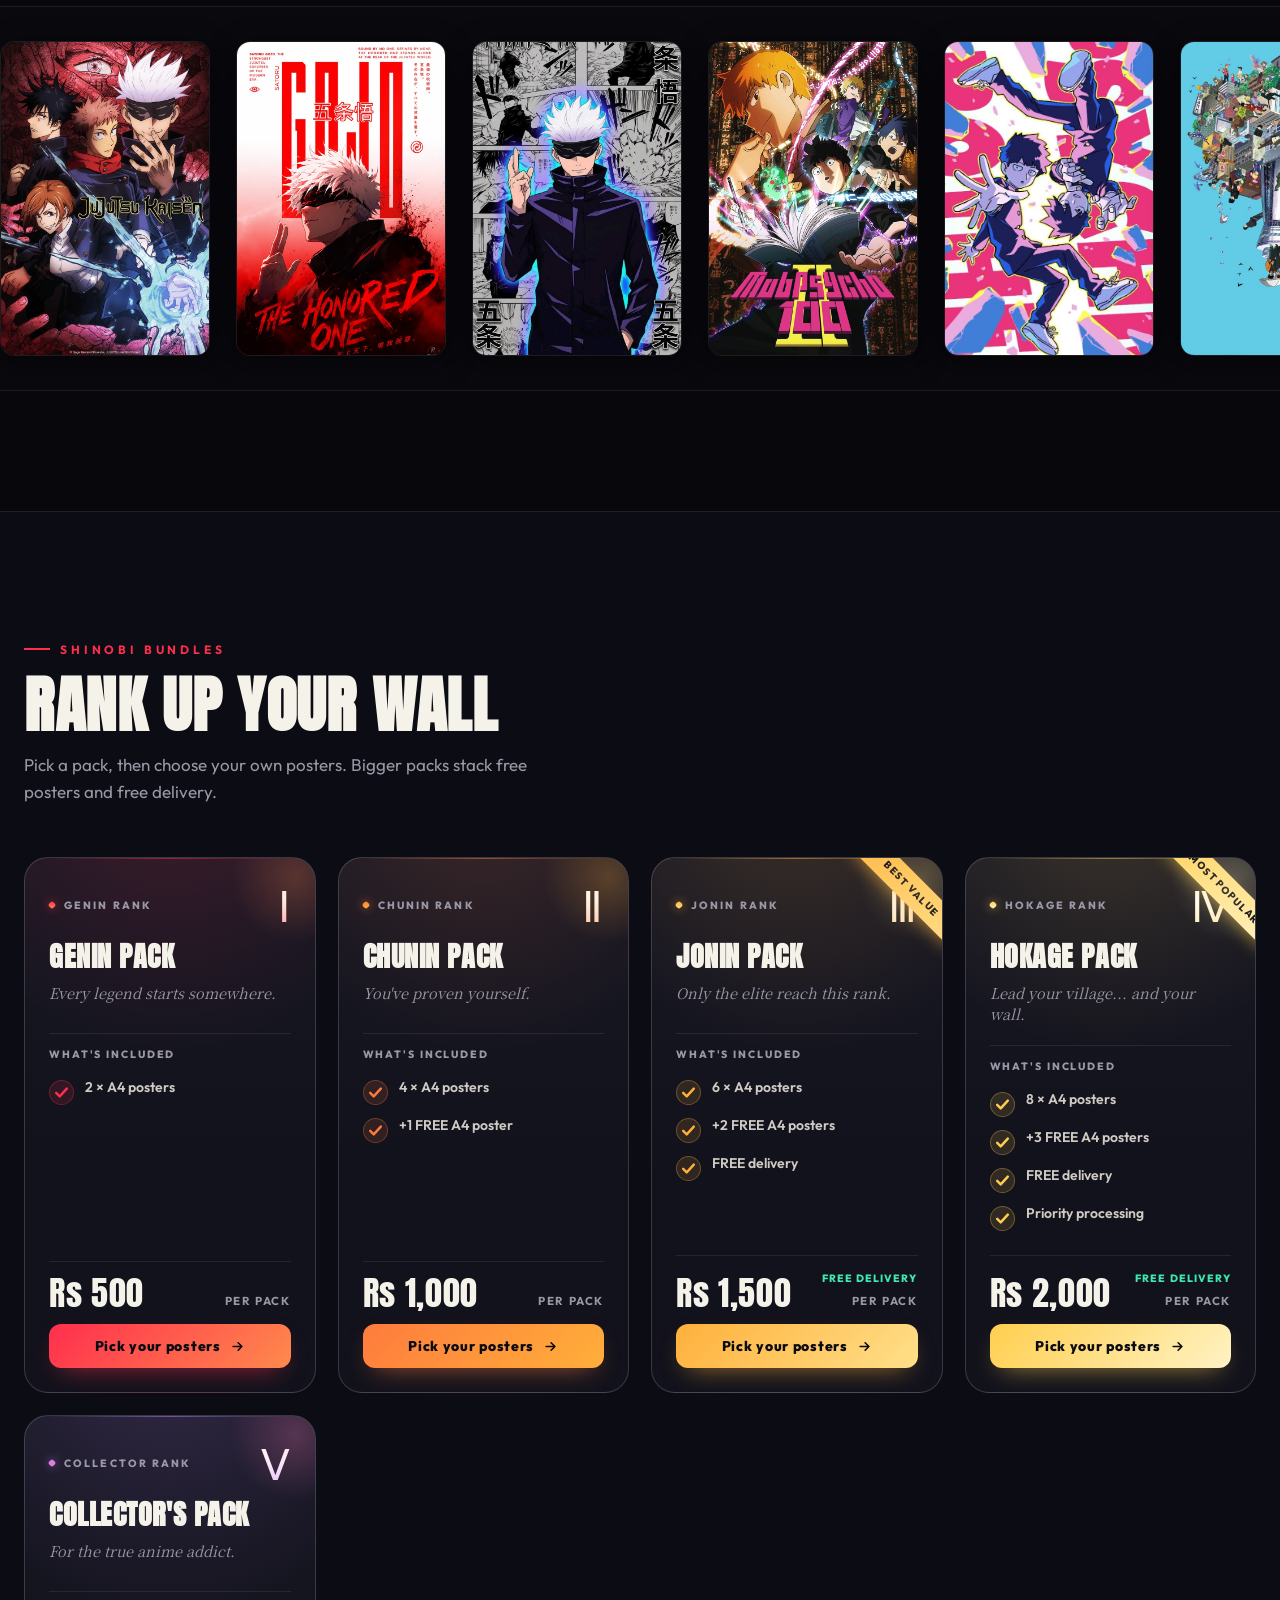
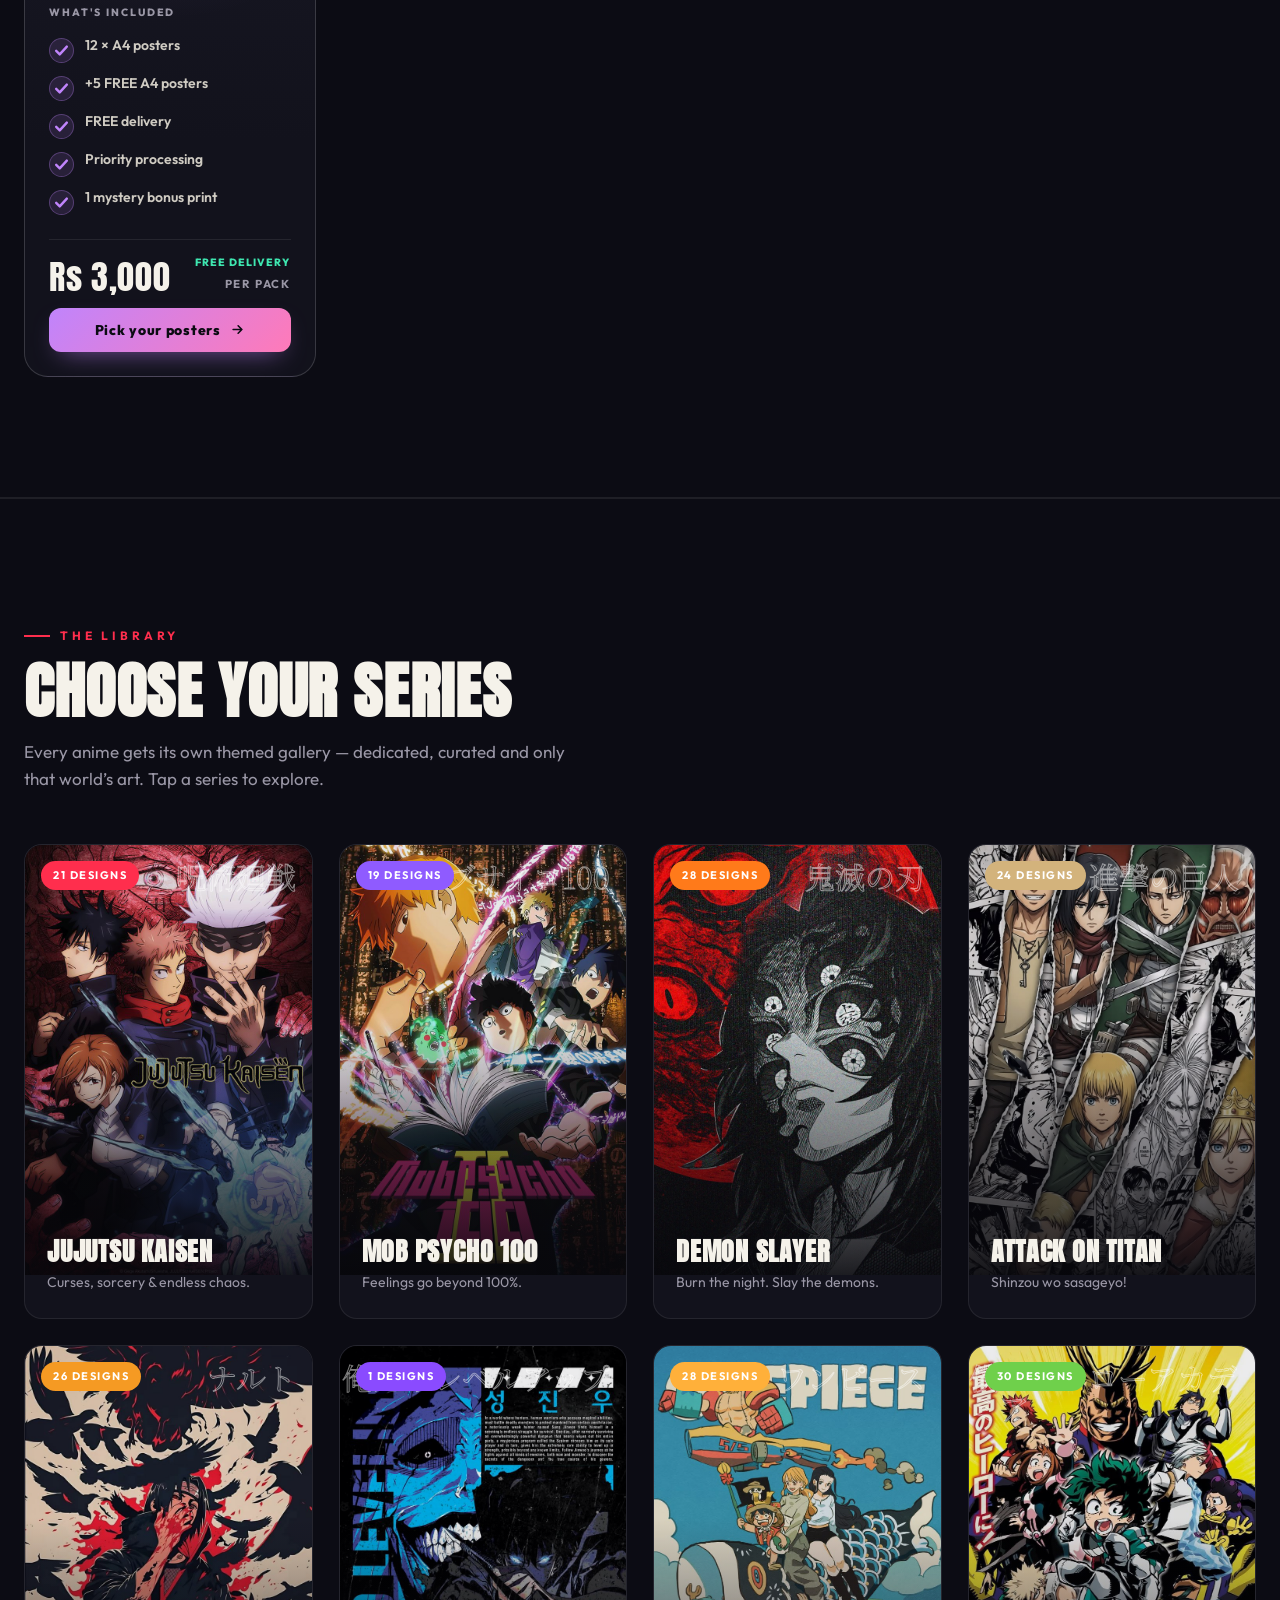
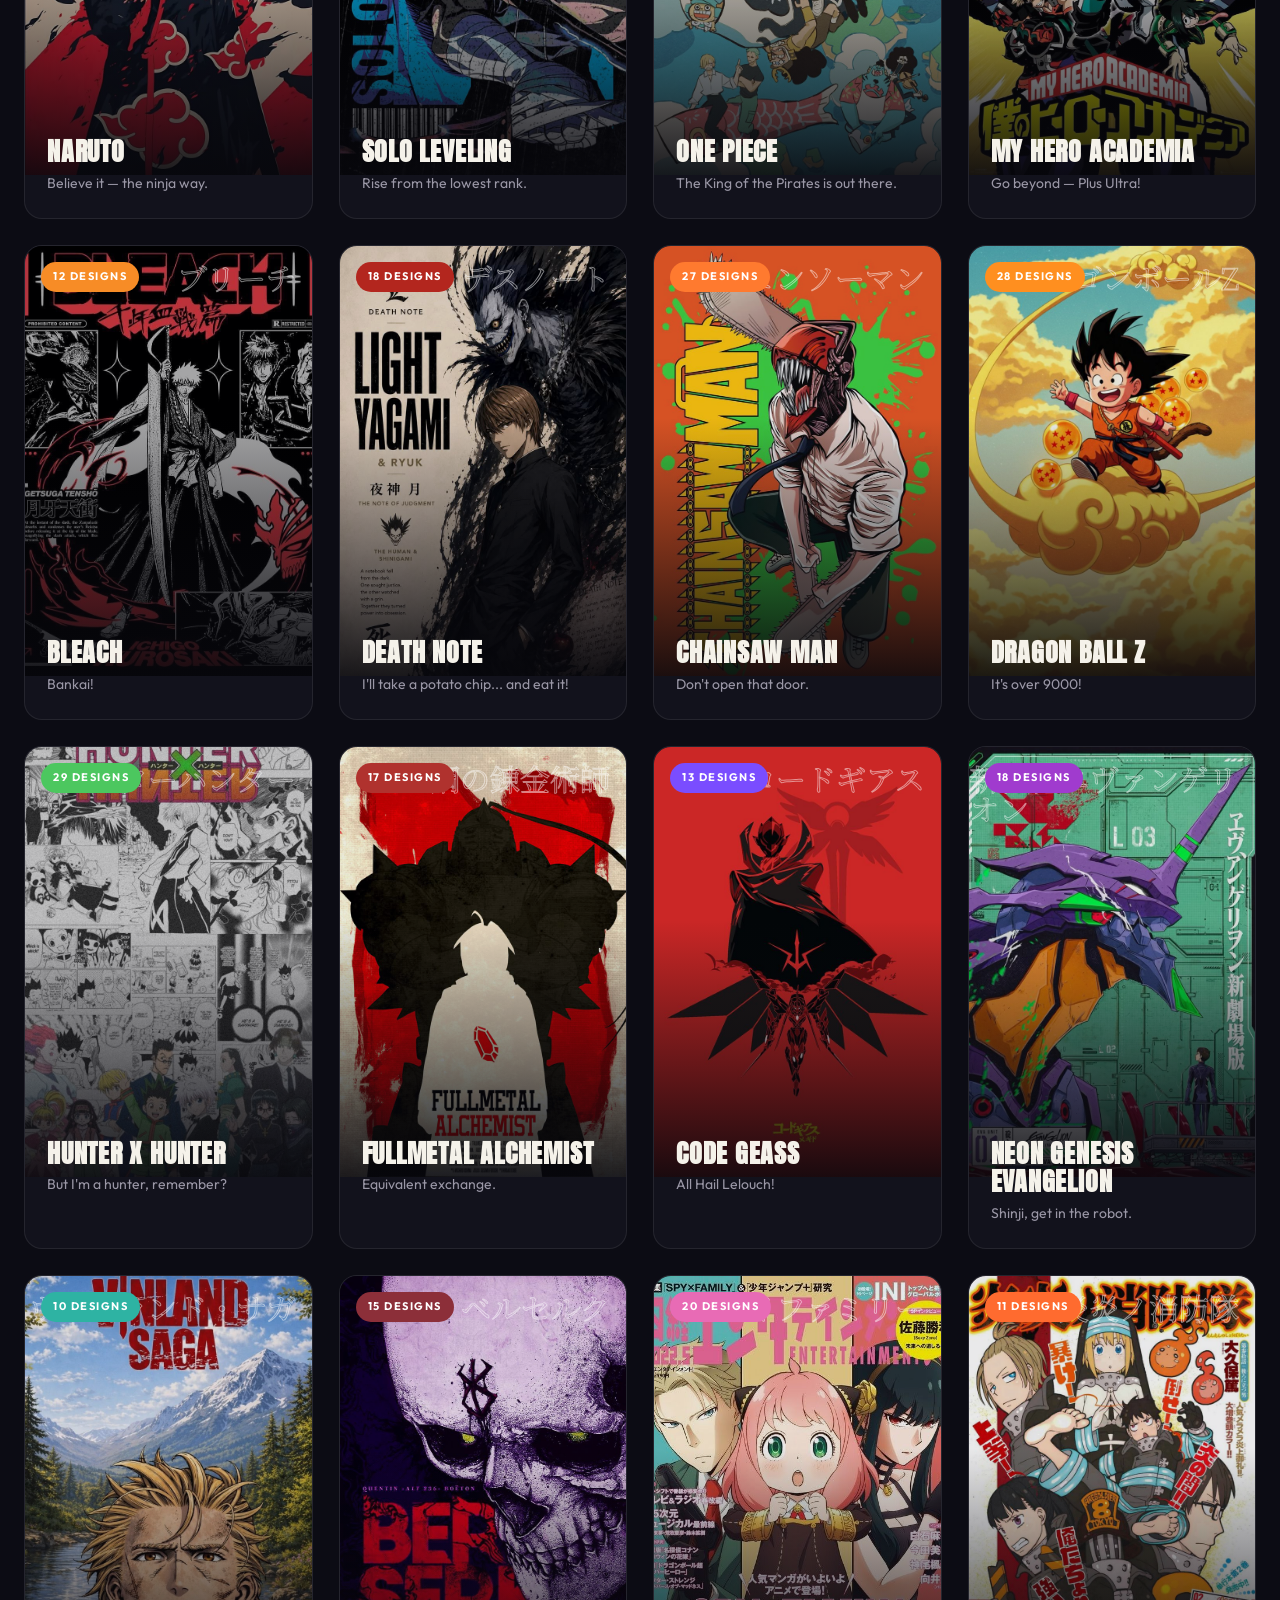
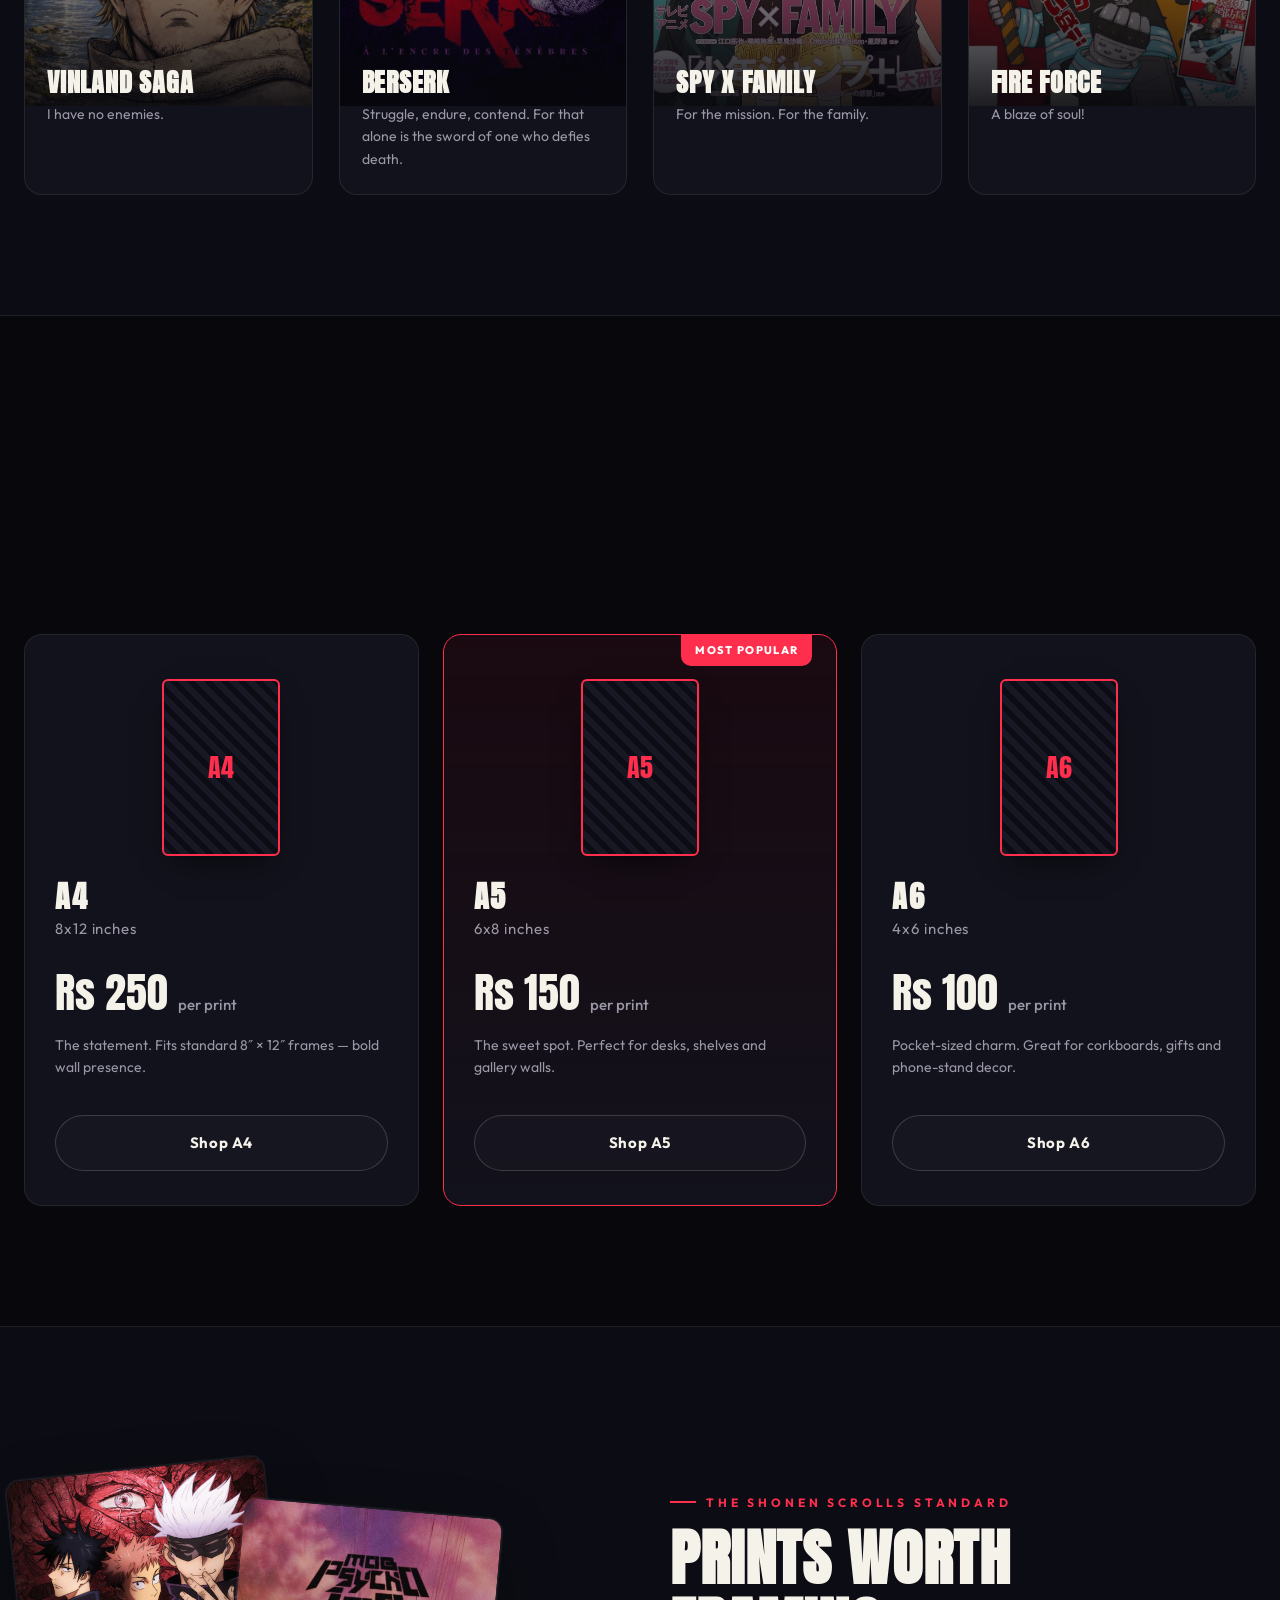
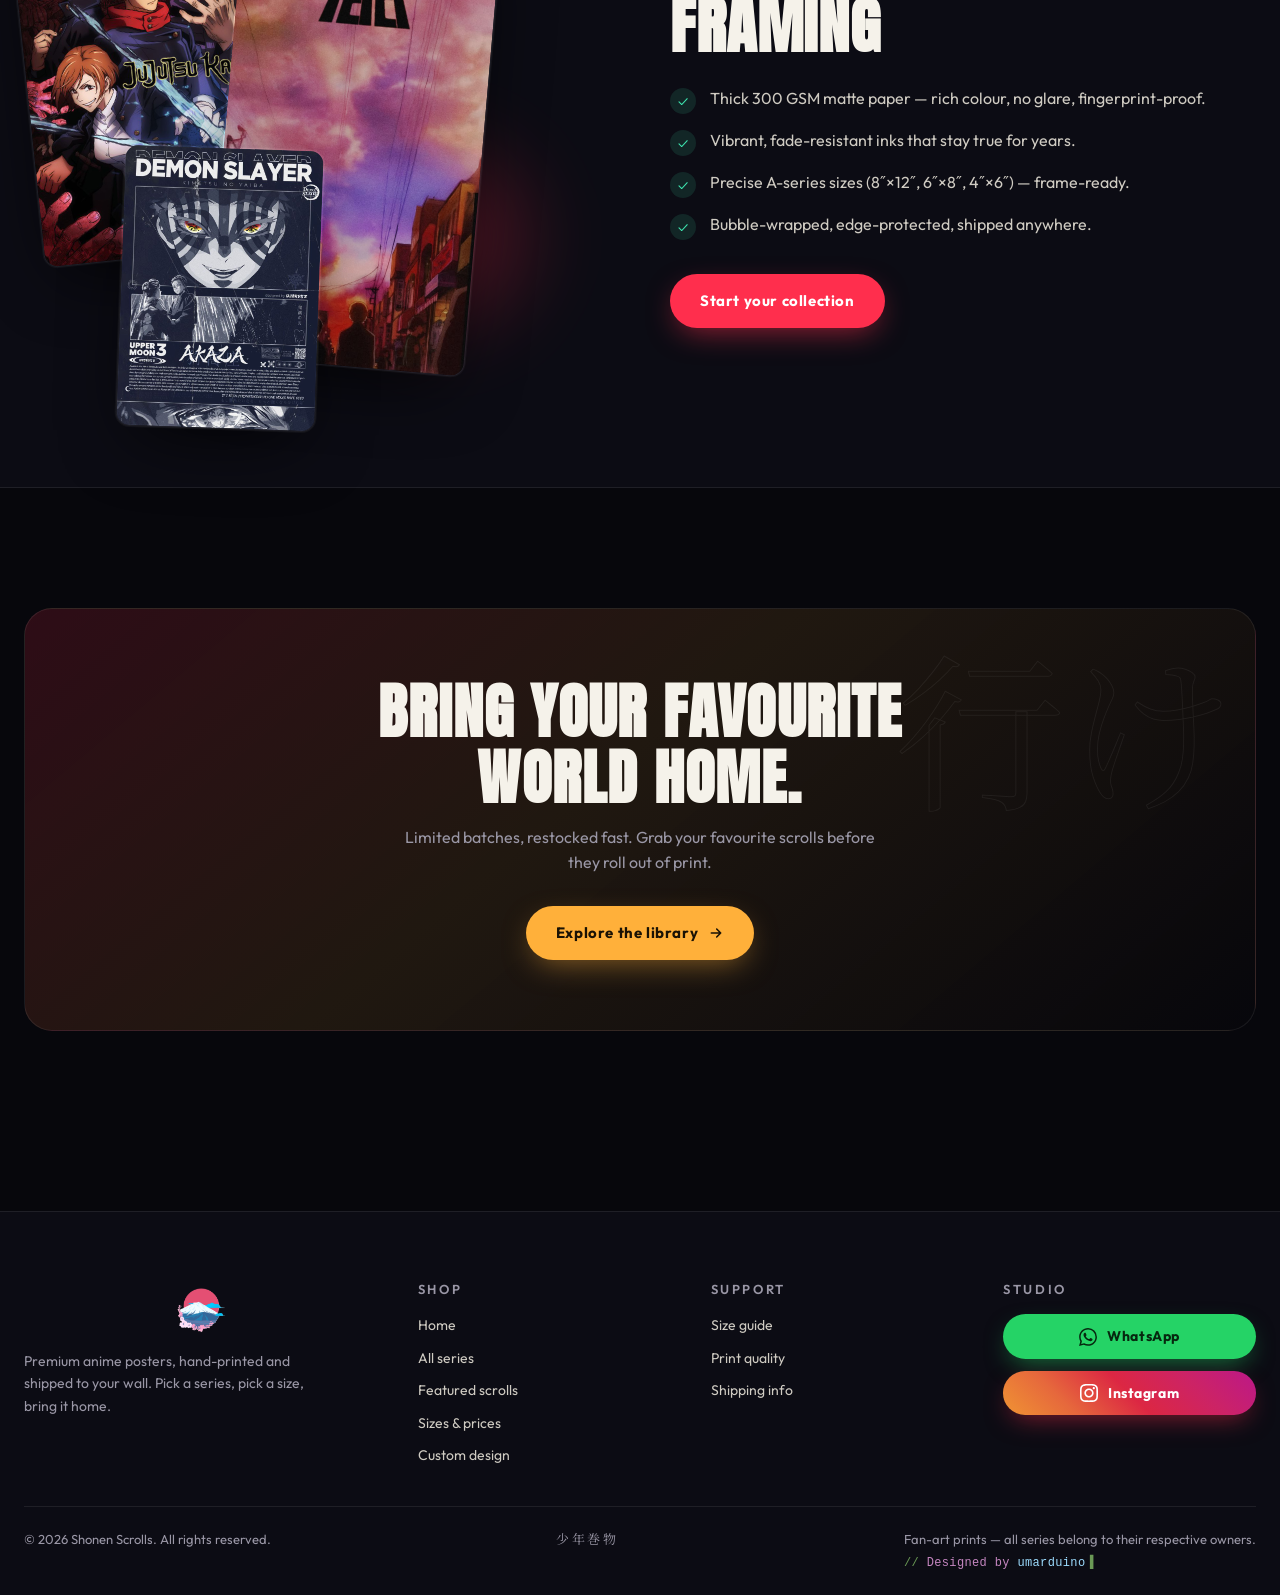
==== commit cb7d25b9: "Make assets/prices.csv the single source of truth for all prices" ====
--- a/index.html
+++ b/index.html
@@ -83,7 +83,7 @@
         </div>
         <div class="hero-meta reveal" data-delay="3">
           <div><b>3</b><span>Print sizes</span></div>
-          <div><b>Rs 100</b><span>Starting price</span></div>
+          <div><b id="heroPrice">Rs 100</b><span>Starting price</span></div>
           <div><b id="heroCount">0+</b><span>Designs live</span></div>
         </div>
       </div>
@@ -185,6 +185,7 @@
   <div id="toastMount"></div>
 
   <script src="assets/data/manifest.js"></script>
+  <script src="js/pricing.js"></script>
   <script src="js/cart.js"></script>
   <script src="js/site.js"></script>
   <script src="js/checkout.js"></script>
--- a/css/style.css
+++ b/css/style.css
@@ -687,32 +687,99 @@
 /* ============================================================
    SHINOBU BUNDLES
    ============================================================ */
-.bundle-grid { display: grid; grid-template-columns: repeat(auto-fit, minmax(240px, 1fr)); gap: 24px; }
+.bundle-grid { display: grid; grid-template-columns: repeat(auto-fit, minmax(252px, 1fr)); gap: 22px; }
 .bundle-card {
-  position: relative; display: flex; flex-direction: column; gap: 6px; padding: 30px 26px 26px;
-  border: 1px solid var(--line-strong); border-radius: 22px; background: var(--surface);
-  transition: transform 0.3s var(--ease), border-color 0.3s, box-shadow 0.3s; overflow: hidden;
-}
-.bundle-card:hover { transform: translateY(-6px); border-color: var(--a1); box-shadow: 0 20px 60px -20px rgba(0, 0, 0, 0.7); }
+  position: relative; display: flex; flex-direction: column; gap: 10px; padding: 26px 24px 24px;
+  border: 1px solid var(--line-strong); border-radius: 24px;
+  background:
+    radial-gradient(150% 90% at 50% -14%, color-mix(in srgb, var(--a1, var(--accent)) 16%, transparent), transparent 56%),
+    linear-gradient(180deg, var(--surface-2), var(--surface) 58%);
+  transition: transform 0.35s var(--ease), border-color 0.35s, box-shadow 0.35s; overflow: hidden;
+}
+.bundle-card::before {
+  content: ""; position: absolute; top: 0; left: 22px; right: 22px; height: 1px;
+  background: linear-gradient(90deg, transparent, color-mix(in srgb, var(--a1, var(--accent)) 70%, transparent), transparent);
+  opacity: 0.7;
+}
+.bundle-card::after {
+  content: ""; position: absolute; top: -46px; right: -46px; width: 130px; height: 130px; border-radius: 50%;
+  background: radial-gradient(closest-side, color-mix(in srgb, var(--a2, var(--accent-2)) 24%, transparent), transparent);
+  pointer-events: none;
+}
+.bundle-card:hover {
+  transform: translateY(-6px);
+  border-color: color-mix(in srgb, var(--a1, var(--accent)) 55%, var(--line-strong));
+  box-shadow: 0 24px 60px -22px rgba(0, 0, 0, 0.75),
+    0 20px 50px -26px color-mix(in srgb, var(--a1, var(--accent)) 45%, transparent);
+}
 .bundle-badge {
-  position: absolute; top: 0; right: 22px; background: var(--a1); color: #fff; font-size: 11px; font-weight: 800;
-  letter-spacing: 0.12em; padding: 7px 14px; border-radius: 0 0 10px 10px; text-transform: uppercase;
-}
-.bundle-rank { font-size: 30px; line-height: 1; }
-.bundle-name { font-family: var(--font-display); text-transform: uppercase; font-size: 24px; letter-spacing: 0.05em; margin-top: 10px; }
-.bundle-tag { color: var(--muted); font-size: 13.5px; font-style: italic; min-height: 2.4em; }
-.bundle-count { font-size: 12px; font-weight: 800; letter-spacing: 0.08em; color: var(--a1, var(--accent)); text-transform: uppercase; margin-top: 2px; }
-.bundle-feats { list-style: none; margin: 12px 0 6px; display: flex; flex-direction: column; gap: 6px; flex: 1; }
-.bundle-feats li { font-size: 13px; color: var(--ink-dim); }
-.bundle-price { font-family: var(--font-display); font-size: 40px; margin: 10px 0 18px; color: var(--ink); }
-.bundle-card .btn { margin-top: auto; }
+  position: absolute; top: 17px; right: -44px; transform: rotate(45deg); width: 150px; text-align: center;
+  background: linear-gradient(135deg, var(--a1, var(--accent)), var(--a2, var(--accent-2)));
+  color: #0b0b12; font-size: 10px; font-weight: 800; letter-spacing: 0.14em; text-transform: uppercase;
+  padding: 6px 0; box-shadow: 0 6px 18px -6px color-mix(in srgb, var(--a1, var(--accent)) 70%, transparent);
+}
+.bundle-head { display: flex; align-items: center; justify-content: space-between; gap: 12px; }
+.bundle-rank {
+  display: inline-flex; align-items: center; gap: 9px; font-size: 10.5px; font-weight: 800;
+  letter-spacing: 0.2em; text-transform: uppercase; color: var(--muted);
+}
+.bundle-rank::before {
+  content: ""; width: 6px; height: 6px; border-radius: 2px; transform: rotate(45deg); flex: none;
+  background: linear-gradient(135deg, var(--a1, var(--accent)), var(--a2, var(--accent-2)));
+  box-shadow: 0 0 10px color-mix(in srgb, var(--a1, var(--accent)) 70%, transparent);
+}
+.bundle-num {
+  font-family: var(--font-display); font-size: 42px; line-height: 1; flex: none; letter-spacing: 0.02em;
+  background: linear-gradient(180deg, #fff 32%, var(--a1, var(--accent)) 210%);
+  -webkit-background-clip: text; background-clip: text; color: transparent;
+}
+.bundle-name {
+  font-family: var(--font-display); text-transform: uppercase; font-size: 28px; line-height: 1.05;
+  letter-spacing: 0.02em; margin: 6px 0 0; color: var(--ink);
+}
+.bundle-tag { font-family: var(--font-kanji); font-style: italic; color: var(--muted); font-size: 14.5px; line-height: 1.5; min-height: 2.15em; margin: 0; }
+.bundle-label {
+  font-size: 10.5px; font-weight: 800; letter-spacing: 0.18em; text-transform: uppercase; color: var(--muted);
+  margin: 10px 0 2px; padding-top: 12px; border-top: 1px solid var(--line);
+}
+.bundle-feats { list-style: none; margin: 2px 0 0; padding-left: 0; display: flex; flex-direction: column; gap: 10px; flex: 1; }
+.bundle-feats li { display: flex; align-items: flex-start; gap: 11px; font-size: 14px; font-weight: 600; color: var(--ink-dim); line-height: 1.5; }
+.bundle-feats svg {
+  flex: none; margin-top: 3px; padding: 3px; width: 17px; height: 17px; box-sizing: content-box; border-radius: 50%;
+  color: var(--a1, var(--accent));
+  background: color-mix(in srgb, var(--a1, var(--accent)) 13%, transparent);
+  border: 1px solid color-mix(in srgb, var(--a1, var(--accent)) 30%, transparent);
+}
+.bundle-pricewrap {
+  display: flex; align-items: flex-end; justify-content: space-between; gap: 10px;
+  margin-top: 14px; padding-top: 14px; border-top: 1px solid var(--line);
+}
+.bundle-price { font-family: var(--font-display); font-size: 34px; line-height: 1; letter-spacing: 0.02em; color: var(--ink); }
+.bundle-side { display: flex; flex-direction: column; align-items: flex-end; gap: 5px; }
+.bundle-free { font-style: normal; font-size: 10.5px; font-weight: 800; letter-spacing: 0.1em; text-transform: uppercase; color: var(--ok); }
+.bundle-per { font-size: 11.5px; font-weight: 700; color: var(--muted); text-transform: uppercase; letter-spacing: 0.14em; }
+.bundle-cta {
+  margin-top: 4px; width: 100%; display: inline-flex; align-items: center; justify-content: center; gap: 9px;
+  padding: 13px 16px; border: none; border-radius: 12px; cursor: pointer; font-family: inherit;
+  font-size: 14px; font-weight: 800; letter-spacing: 0.05em; color: #0b0b12;
+  background: linear-gradient(135deg, var(--a1, var(--accent)), var(--a2, var(--accent-2)));
+  box-shadow: 0 10px 26px -12px color-mix(in srgb, var(--a1, var(--accent)) 70%, transparent);
+  transition: transform 0.25s var(--ease), box-shadow 0.25s;
+}
+.bundle-cta svg { transition: transform 0.25s var(--ease); }
+.bundle-cta:hover { transform: translateY(-2px); box-shadow: 0 14px 32px -12px color-mix(in srgb, var(--a1, var(--accent)) 85%, transparent); }
+.bundle-cta:hover svg { transform: translateX(4px); }
 
 /* bundle picker modal */
 .bundle-picker { width: min(900px, 100%); }
 .bundle-picker .bp-head { display: flex; align-items: flex-start; justify-content: space-between; gap: 18px; margin-bottom: 16px; }
-.bundle-picker .bp-head h2 { font-size: 26px; }
-.bundle-picker .bp-head-price { text-align: right; }
-.bundle-picker .bp-head-price { font-family: var(--font-display); font-size: 30px; color: var(--a1, var(--accent)); white-space: nowrap; }
+.bundle-picker .bp-head h2 { font-family: var(--font-display); text-transform: uppercase; font-size: 27px; letter-spacing: 0.04em; margin: 0; line-height: 1.1; }
+.bundle-picker .bp-head .sub { margin: 7px 0 0; font-family: var(--font-kanji); font-style: italic; color: var(--muted); font-size: 14.5px; }
+.bundle-picker .bp-head-price { font-family: var(--font-display); font-size: 30px; white-space: nowrap;
+  background: linear-gradient(180deg, #fff 45%, var(--a1, var(--accent)) 240%);
+  -webkit-background-clip: text; background-clip: text; color: transparent;
+  text-align: right; line-height: 1.15;
+}
 .bundle-picker .bp-head-price small { display: block; font-family: var(--font-body); font-size: 12px; color: var(--muted); font-weight: 600; text-transform: uppercase; letter-spacing: 0.06em; }
 .bp-search input {
   width: 100%; background: var(--bg-2); border: 1px solid var(--line-strong); color: var(--ink);
@@ -749,7 +816,8 @@
 /* cart drawer — bundle line */
 .cart-item .ci-thumb.ci-bundle {
   width: 66px; height: 88px; border-radius: 8px; flex: 0 0 66px;
-  border: 1px solid var(--line-strong); background: var(--surface); display: grid; place-items: center; font-size: 30px;
+  border: 1px solid var(--line-strong); background: var(--surface); display: grid; place-items: center;
+  font-family: var(--font-display); font-size: 26px; color: var(--a1, var(--accent));
 }
 .cart-item .ci-picks { display: flex; flex-wrap: wrap; gap: 4px; margin-top: 6px; }
 .cart-item .ci-picks span {
